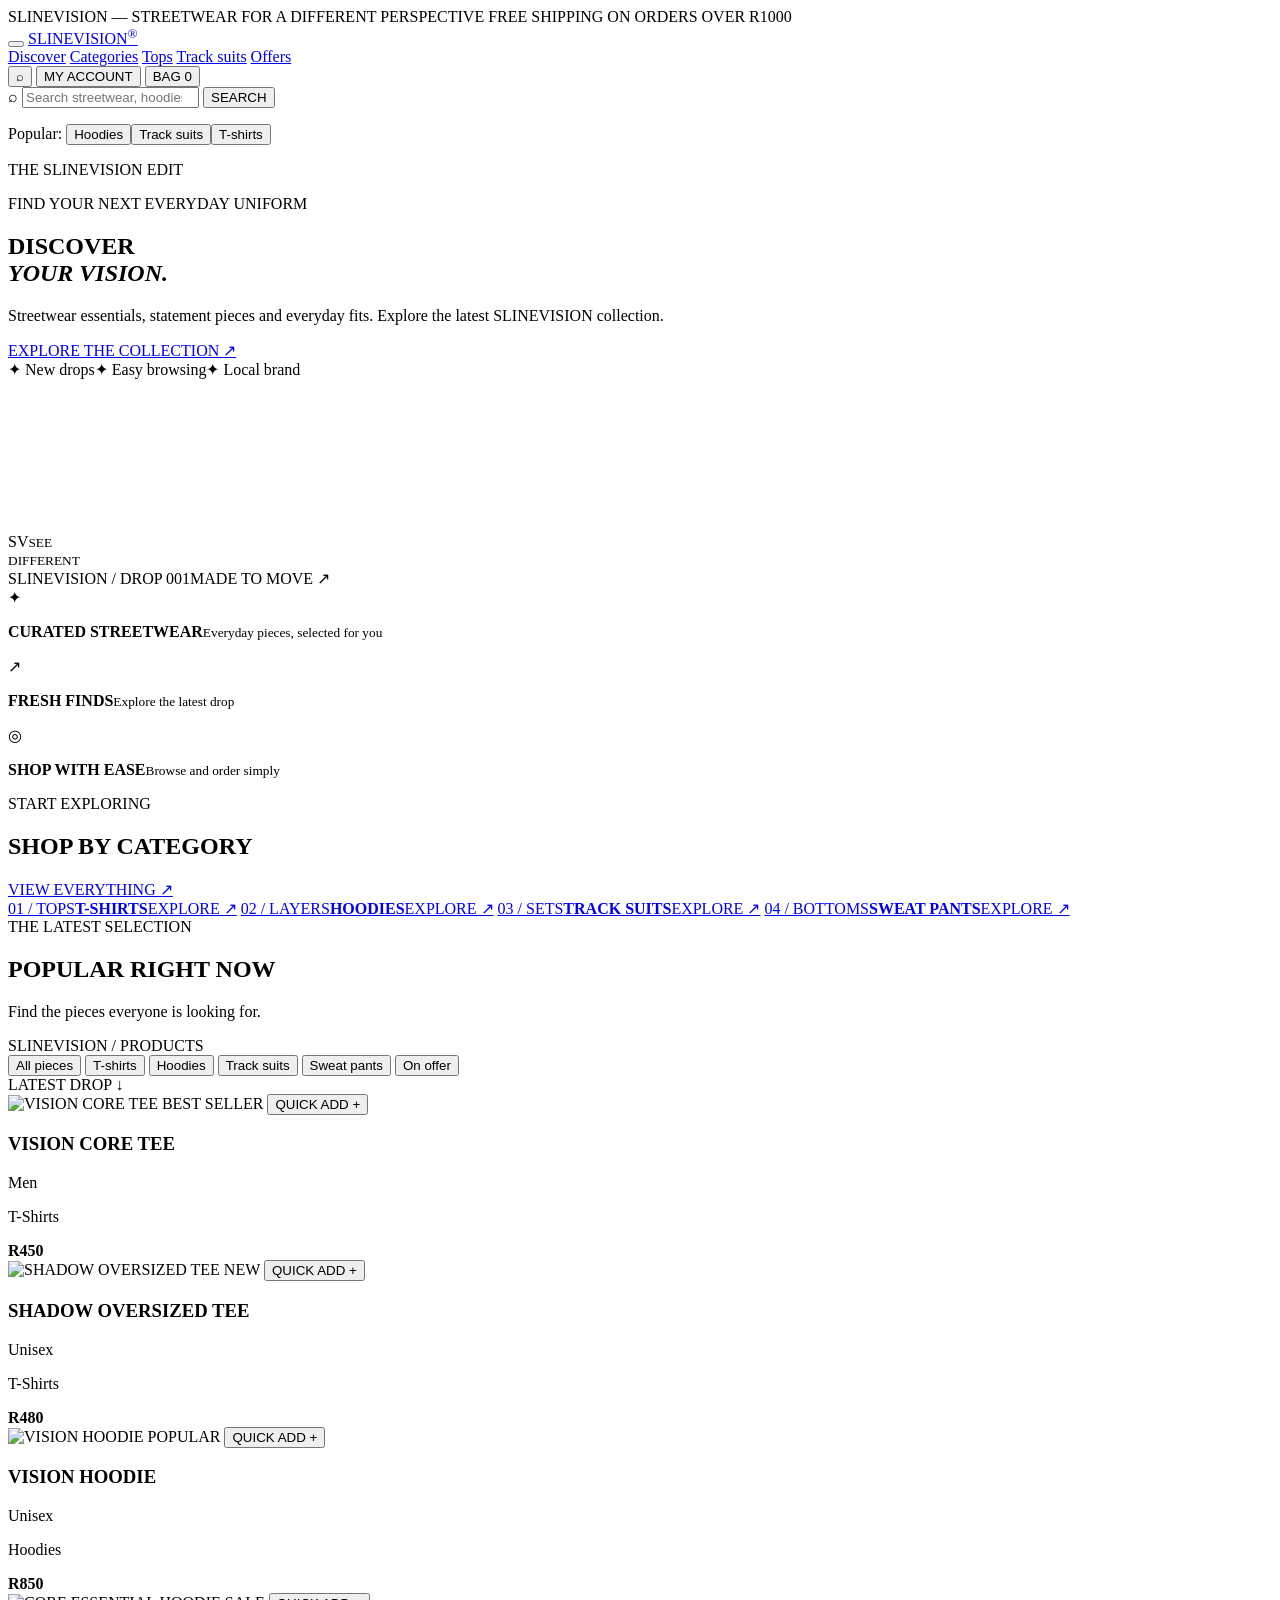
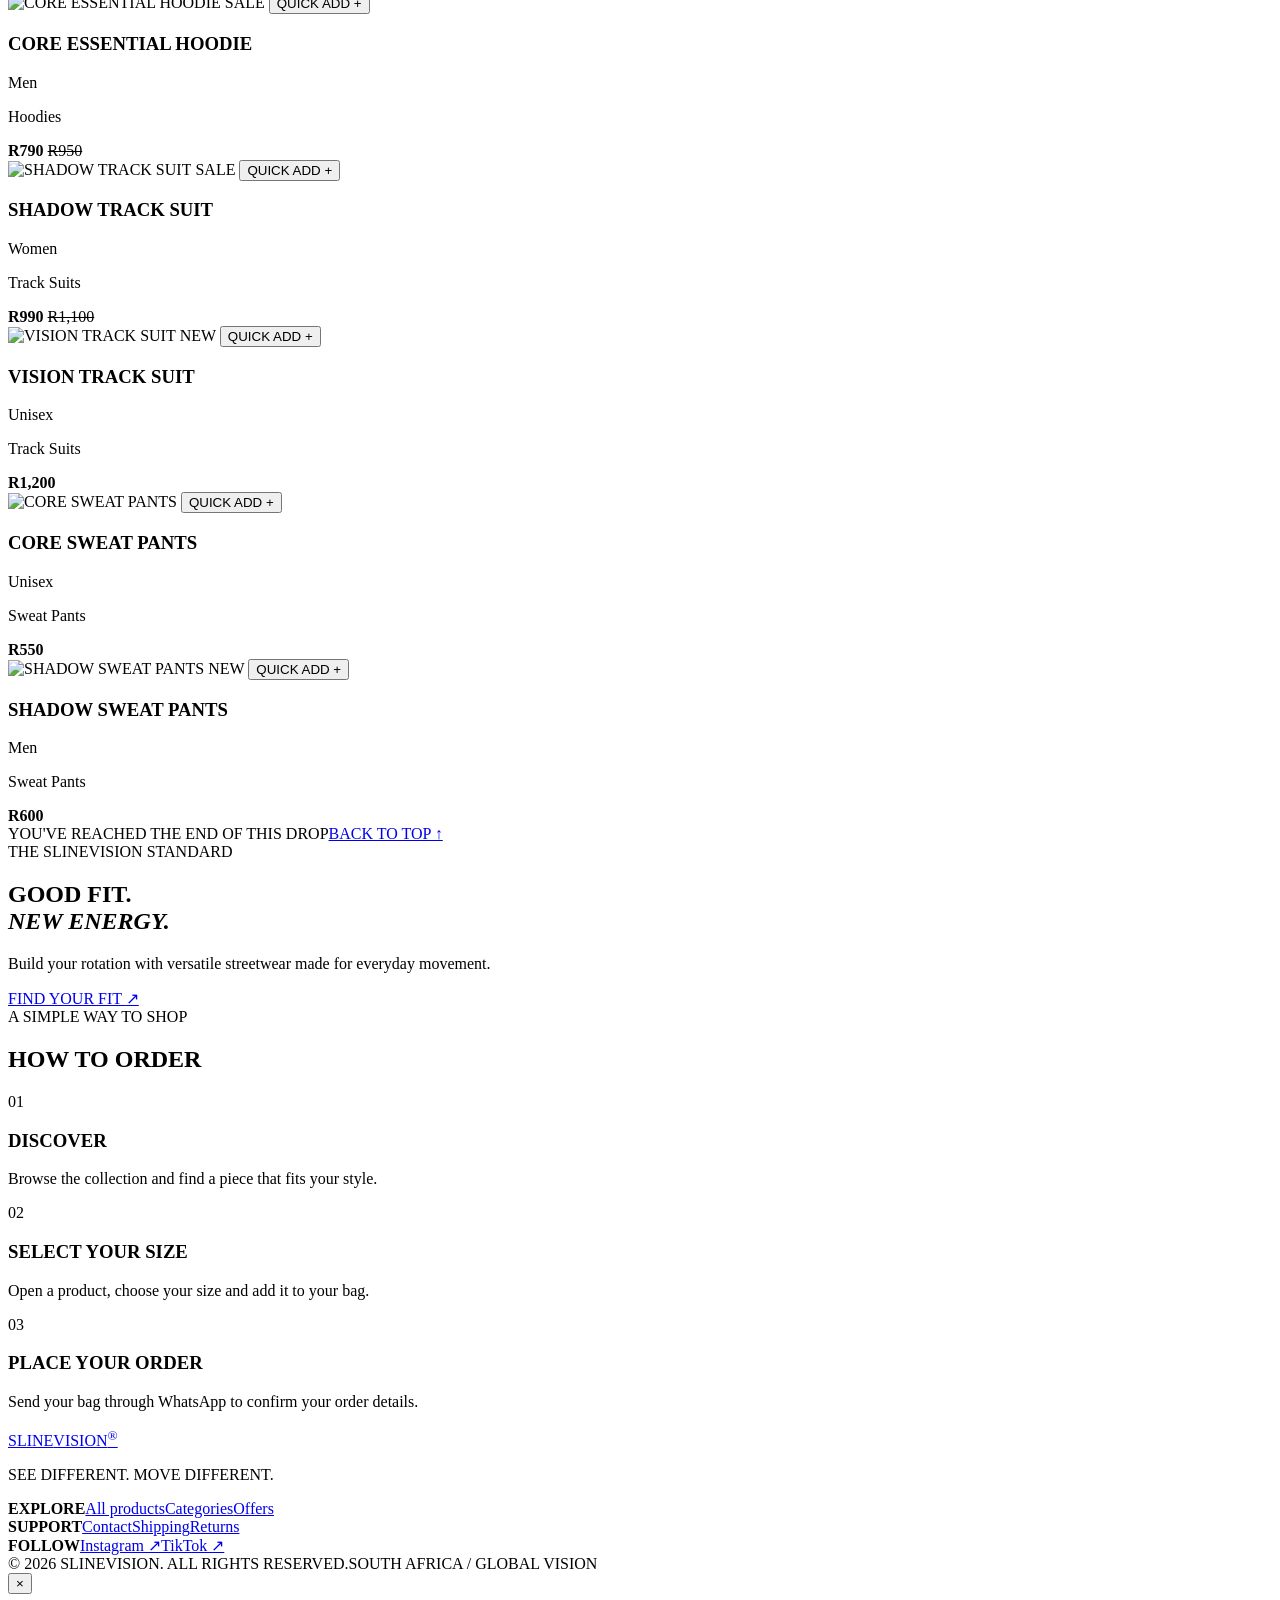
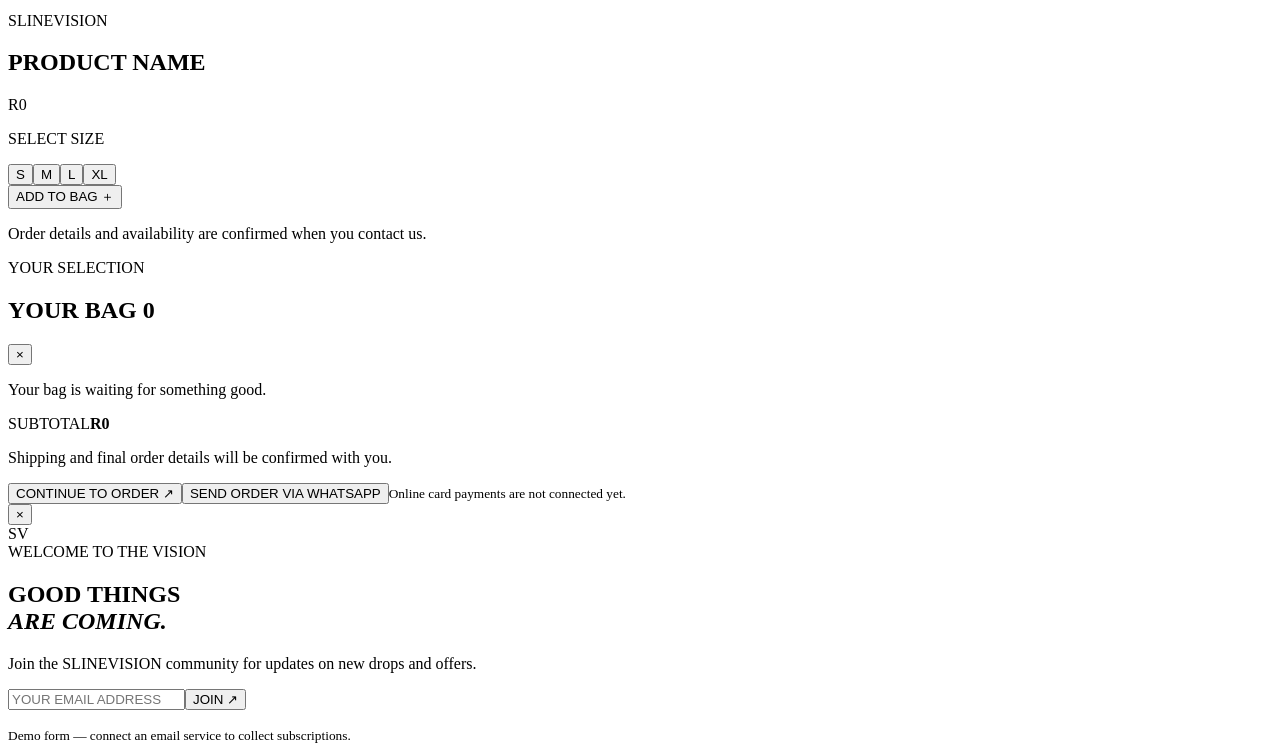
==== index.html @ cd101949 "Update index.html" ====
<!doctype html>
<html lang="en">
<head>
  <meta charset="utf-8">
  <meta name="viewport" content="width=device-width, initial-scale=1">
  <meta name="theme-color" content="#f7f8fa">
  <meta name="description" content="Discover streetwear essentials, track suits, hoodies and more at SLINEVISION.">
  <title>SLINEVISION — Discover Your Next Fit</title>
  <link rel="preconnect" href="https://fonts.googleapis.com">
  <link rel="preconnect" href="https://fonts.gstatic.com" crossorigin>
  <link href="https://fonts.googleapis.com/css2?family=DM+Sans:wght@400;500;600;700;800&family=Space+Grotesk:wght@400;500;600;700&display=swap" rel="stylesheet">
  <link rel="stylesheet" href="style.css">
</head>
<body>
  <div class="top-strip">
    <span>SLINEVISION — STREETWEAR FOR A DIFFERENT PERSPECTIVE</span>
    <span>FREE SHIPPING ON ORDERS OVER R1000</span>
  </div>

  <header class="header" id="top">
    <button class="menu-toggle" id="menuBtn" aria-label="Open navigation"><span></span><span></span><span></span></button>
    <a class="brand" href="#top">SLINE<span>VISION</span><sup>®</sup></a>
    <nav class="nav" id="nav" aria-label="Main navigation">
      <a href="#products" data-category-link="All">Discover</a>
      <a href="#categories">Categories</a>
      <a href="#products" data-category-link="T-Shirts">Tops</a>
      <a href="#products" data-category-link="Track Suits">Track suits</a>
      <a href="#products" data-category-link="Sale">Offers</a>
    </nav>
    <div class="header-tools">
      <button class="search-icon" id="searchBtn" aria-label="Focus search">⌕</button>
      <button class="account-link" type="button" id="accountBtn">MY ACCOUNT</button>
      <button class="bag-link" id="cartBtn" aria-label="Open shopping bag">BAG <span id="cartCount">0</span></button>
    </div>
  </header>

  <main>
    <section class="search-area" aria-label="Product search">
      <div class="search-box">
        <span class="search-symbol">⌕</span>
        <input id="searchInput" type="search" placeholder="Search streetwear, hoodies, track suits..." autocomplete="off">
        <button id="searchSubmit" type="button">SEARCH</button>
      </div>
      <p>Popular: <button type="button" class="search-suggestion" data-search="hoodie">Hoodies</button><button type="button" class="search-suggestion" data-search="track suit">Track suits</button><button type="button" class="search-suggestion" data-search="tee">T-shirts</button></p>
    </section>

    <section class="hero-market">
      <div class="hero-copy">
        <span class="pill-label">THE SLINEVISION EDIT</span>
        <p class="hero-kicker">FIND YOUR NEXT EVERYDAY UNIFORM</p>
        <h1>DISCOVER<br><em>YOUR VISION.</em></h1>
        <p class="hero-description">Streetwear essentials, statement pieces and everyday fits. Explore the latest SLINEVISION collection.</p>
        <a class="primary-button" href="#products">EXPLORE THE COLLECTION <span>↗</span></a>
        <div class="hero-trust"><span>✦ New drops</span><span>✦ Easy browsing</span><span>✦ Local brand</span></div>
      </div>
      <div class="hero-visual">
        <video class="hero-video" autoplay muted loop playsinline poster="https://images.unsplash.com/photo-1529139574466-a303027c1d8b?auto=format&fit=crop&w=1200&q=85">
          <source src="assets/hero-video.mp4" type="video/mp4">
        </video>
        <div class="visual-overlay"></div>
        <div class="visual-sticker"><span>SV</span><small>SEE<br>DIFFERENT</small></div>
        <div class="visual-caption"><span>SLINEVISION / DROP 001</span><span>MADE TO MOVE ↗</span></div>
      </div>
    </section>

    <section class="benefit-row" aria-label="Store benefits">
      <div><span class="benefit-icon">✦</span><p><strong>CURATED STREETWEAR</strong><small>Everyday pieces, selected for you</small></p></div>
      <div><span class="benefit-icon">↗</span><p><strong>FRESH FINDS</strong><small>Explore the latest drop</small></p></div>
      <div><span class="benefit-icon">◎</span><p><strong>SHOP WITH EASE</strong><small>Browse and order simply</small></p></div>
    </section>

    <section class="categories-section" id="categories">
      <div class="section-title-row"><div><span class="section-kicker">START EXPLORING</span><h2>SHOP BY CATEGORY</h2></div><a href="#products" data-category-link="All" class="subtle-link">VIEW EVERYTHING ↗</a></div>
      <div class="category-grid">
        <a href="#products" class="category-card category-tees" data-category-link="T-Shirts"><span class="category-number">01 / TOPS</span><strong>T-SHIRTS</strong><span class="category-cta">EXPLORE ↗</span></a>
        <a href="#products" class="category-card category-hoodies" data-category-link="Hoodies"><span class="category-number">02 / LAYERS</span><strong>HOODIES</strong><span class="category-cta">EXPLORE ↗</span></a>
        <a href="#products" class="category-card category-tracks" data-category-link="Track Suits"><span class="category-number">03 / SETS</span><strong>TRACK SUITS</strong><span class="category-cta">EXPLORE ↗</span></a>
        <a href="#products" class="category-card category-pants" data-category-link="Sweat Pants"><span class="category-number">04 / BOTTOMS</span><strong>SWEAT PANTS</strong><span class="category-cta">EXPLORE ↗</span></a>
      </div>
    </section>

    <section class="products-section" id="products">
      <div class="section-title-row product-title-row"><div><span class="section-kicker">THE LATEST SELECTION</span><h2>POPULAR RIGHT NOW</h2><p class="section-subtitle">Find the pieces everyone is looking for.</p></div><span class="result-note">SLINEVISION / PRODUCTS</span></div>
      <div class="filter-toolbar">
        <div class="filter-list" role="group" aria-label="Filter products">
          <button class="filter active" data-filter="All">All pieces</button>
          <button class="filter" data-filter="T-Shirts">T-shirts</button>
          <button class="filter" data-filter="Hoodies">Hoodies</button>
          <button class="filter" data-filter="Track Suits">Track suits</button>
          <button class="filter" data-filter="Sweat Pants">Sweat pants</button>
          <button class="filter" data-filter="Sale">On offer</button>
        </div>
        <span class="sort-note">LATEST DROP ↓</span>
      </div>
      <div class="products-grid" id="productsGrid"></div>
      <p class="no-products" id="noProducts">No products found. Try another search.</p>
      <div class="products-bottom"><span>YOU'VE REACHED THE END OF THIS DROP</span><a href="#top">BACK TO TOP ↑</a></div>
    </section>

    <section class="feature-banner">
      <div class="feature-image"></div>
      <div class="feature-content"><span class="section-kicker">THE SLINEVISION STANDARD</span><h2>GOOD FIT.<br><em>NEW ENERGY.</em></h2><p>Build your rotation with versatile streetwear made for everyday movement.</p><a class="primary-button" href="#products">FIND YOUR FIT <span>↗</span></a></div>
    </section>

    <section class="how-section">
      <div class="section-title-row"><div><span class="section-kicker">A SIMPLE WAY TO SHOP</span><h2>HOW TO ORDER</h2></div></div>
      <div class="steps-grid">
        <article><span>01</span><h3>DISCOVER</h3><p>Browse the collection and find a piece that fits your style.</p></article>
        <article><span>02</span><h3>SELECT YOUR SIZE</h3><p>Open a product, choose your size and add it to your bag.</p></article>
        <article><span>03</span><h3>PLACE YOUR ORDER</h3><p>Send your bag through WhatsApp to confirm your order details.</p></article>
      </div>
    </section>
  </main>

  <footer class="footer">
    <div class="footer-main"><div><a class="brand footer-brand" href="#top">SLINE<span>VISION</span><sup>®</sup></a><p>SEE DIFFERENT. MOVE DIFFERENT.</p></div><div class="footer-links"><div><strong>EXPLORE</strong><a href="#products">All products</a><a href="#categories">Categories</a><a href="#products" data-category-link="Sale">Offers</a></div><div><strong>SUPPORT</strong><a href="mailto:hello@slinevision.com">Contact</a><a href="mailto:hello@slinevision.com?subject=Shipping%20question">Shipping</a><a href="mailto:hello@slinevision.com?subject=Returns">Returns</a></div><div><strong>FOLLOW</strong><a href="#" target="_blank" rel="noopener">Instagram ↗</a><a href="#" target="_blank" rel="noopener">TikTok ↗</a></div></div></div>
    <div class="footer-bottom"><span>© 2026 SLINEVISION. ALL RIGHTS RESERVED.</span><span>SOUTH AFRICA / GLOBAL VISION</span></div>
  </footer>

  <div class="modal-backdrop" id="productModal" aria-hidden="true"><div class="product-modal" role="dialog" aria-modal="true" aria-label="Product details"><button class="close-button" id="modalClose" aria-label="Close">×</button><div class="modal-image-wrap"><img id="modalImage" src="" alt=""></div><div class="modal-details"><span class="section-kicker" id="modalCategory">SLINEVISION</span><h2 id="modalName">PRODUCT NAME</h2><p class="modal-price" id="modalPrice">R0</p><p class="modal-description" id="modalDescription"></p><p class="size-heading">SELECT SIZE</p><div class="sizes"><button type="button">S</button><button type="button" class="selected">M</button><button type="button">L</button><button type="button">XL</button></div><button class="primary-button modal-add" id="modalAdd">ADD TO BAG <span>＋</span></button><p class="modal-footnote">Order details and availability are confirmed when you contact us.</p></div></div></div>

  <div class="drawer-overlay" id="overlay"></div>
  <aside class="cart-drawer" id="cart" aria-label="Shopping bag"><div class="cart-heading"><div><span class="section-kicker">YOUR SELECTION</span><h2>YOUR BAG <span id="cartCountHeading">0</span></h2></div><button class="close-button" id="cartClose" aria-label="Close bag">×</button></div><div class="cart-items" id="cartItems"></div><p class="cart-empty" id="cartEmpty">Your bag is waiting for something good.</p><div class="cart-summary"><div><span>SUBTOTAL</span><strong id="cartTotal">R0</strong></div><p>Shipping and final order details will be confirmed with you.</p><button class="primary-button checkout-button" id="checkoutBtn">CONTINUE TO ORDER ↗</button><button class="whatsapp-button" id="whatsappBtn">SEND ORDER VIA WHATSAPP</button><small>Online card payments are not connected yet.</small></div></aside>

  <div class="discount-overlay" id="discountOverlay"><div class="discount-card"><button class="close-button" id="discountClose" aria-label="Close offer">×</button><div class="discount-mark">SV</div><span class="section-kicker">WELCOME TO THE VISION</span><h2>GOOD THINGS<br><em>ARE COMING.</em></h2><p>Join the SLINEVISION community for updates on new drops and offers.</p><form id="discountForm"><input id="discountEmail" type="email" placeholder="YOUR EMAIL ADDRESS" required><button type="submit">JOIN ↗</button></form><p class="discount-message" id="discountMessage" aria-live="polite"></p><small>Demo form — connect an email service to collect subscriptions.</small></div></div>

  <script src="script.js"></script>
</body>
</html>
---- style.css ----
/* ==========================================
   SLINEVISION — MOBILE & RESPONSIVE UPGRADE
   Paste this at the BOTTOM of style.css
========================================== */

/* GLOBAL IMPROVEMENTS */
* {
  box-sizing: border-box;
}

html {
  scroll-behavior: smooth;
  scroll-padding-top: 80px;
}

body {
  overflow-x: hidden;
  -webkit-font-smoothing: antialiased;
}

img,
video {
  max-width: 100%;
}

button,
a {
  -webkit-tap-highlight-color: transparent;
}

button:focus-visible,
a:focus-visible {
  outline: 2px solid #c76be9;
  outline-offset: 4px;
}

/* TABLET */
@media (max-width: 900px) {

  .site-header {
    padding-left: 4%;
    padding-right: 4%;
  }

  .main-nav {
    gap: 15px;
  }

  .products-grid {
    grid-template-columns: repeat(3, minmax(0, 1fr));
    gap: 25px 12px;
  }

  .shop-section {
    padding-left: 4%;
    padding-right: 4%;
  }

  .hero-global-logo {
    transform: scale(.8);
    transform-origin: top right;
  }

}

/* MOBILE */
@media (max-width: 650px) {

  /* ANNOUNCEMENT */
  .announcement {
    height: 29px;
    padding: 0 10px;
    font-size: 8px;
    letter-spacing: 1px;
    text-align: center;
  }

  .announcement-side {
    display: none;
  }

  /* HEADER */
  .site-header {
    height: 64px;
    padding: 0 16px;
    display: flex;
    justify-content: space-between;
    position: sticky;
    top: 0;
    z-index: 80;
  }

  .brand {
    position: absolute;
    left: 50%;
    transform: translateX(-50%);
    font-size: 20px;
    letter-spacing: -1.5px;
  }

  .menu-button {
    display: flex;
    width: 38px;
    height: 42px;
    align-items: center;
    justify-content: center;
    flex-direction: column;
    gap: 6px;
  }

  .menu-button span {
    display: block;
    width: 21px;
    height: 1.5px;
    background: #111;
    transition: .25s;
  }

  .header-actions {
    gap: 12px;
  }

  .search-button svg {
    width: 19px;
    height: 19px;
  }

  .bag-button {
    font-size: 9px;
    letter-spacing: .8px;
  }

  .bag-button span {
    width: 20px;
    height: 20px;
    margin-left: 4px;
  }

  /* MOBILE NAVIGATION */
  .main-nav {
    display: none;
    position: absolute;
    top: 64px;
    left: 0;
    right: 0;
    background: #fff;
    padding: 25px 22px 30px;
    flex-direction: column;
    align-items: flex-start;
    gap: 0;
    border-bottom: 1px solid #e5e5e5;
    box-shadow: 0 12px 25px rgba(0,0,0,.06);
  }

  .main-nav.open {
    display: flex;
  }

  .main-nav a {
    width: 100%;
    padding: 14px 0;
    font-size: 11px;
    letter-spacing: 1.2px;
    border-bottom: 1px solid #eee;
  }

  /* SEARCH */
  .search-panel {
    padding: 22px;
  }

  .search-panel input {
    font-size: 16px;
  }

  /* HERO */
  .hero {
    height: 680px;
    min-height: 590px;
    max-height: 90svh;
    padding: 0 22px 95px;
    align-items: flex-end;
  }

  .hero-video {
    object-position: center;
  }

  .hero-shade {
    background:
      linear-gradient(
        0deg,
        rgba(0,0,0,.82) 0%,
        rgba(0,0,0,.25) 65%,
        rgba(0,0,0,.15) 100%
      );
  }

  .hero-meta {
    top: 20px;
    left: 20px;
    right: 20px;
    font-size: 7px;
    letter-spacing: 1px;
  }

  .hero-content {
    width: 100%;
    max-width: 100%;
  }

  .hero-content .eyebrow {
    font-size: 8px;
    letter-spacing: 1.5px;
    margin-bottom: 17px;
  }

  .hero h1 {
    font-size: clamp(58px, 16vw, 88px);
    line-height: .86;
    letter-spacing: -.085em;
    margin-bottom: 22px;
  }

  .hero-copy {
    max-width: 290px;
    font-size: 12px;
    line-height: 1.7;
    margin-bottom: 23px;
  }

  .hero .button {
    min-height: 49px;
    width: 100%;
    max-width: 270px;
  }

  .hero-bottom {
    left: 20px;
    right: 20px;
    bottom: 17px;
    font-size: 7px;
    letter-spacing: 1px;
  }

  .hero-global-logo {
    top: 15%;
    right: 5%;
    width: 150px;
    transform: scale(.55);
    transform-origin: top right;
    opacity: .85;
  }

  /* CATEGORY STRIP */
  .category-strip {
    grid-template-columns: repeat(2, minmax(0, 1fr));
  }

  .category-strip a {
    min-height: 66px;
    padding: 0 15px;
    gap: 10px;
    font-size: 9px;
    letter-spacing: .8px;
  }

  .category-strip a:nth-child(2) {
    border-right: 0;
  }

  .category-strip a:nth-child(1),
  .category-strip a:nth-child(2) {
    border-bottom: 1px solid #333;
  }

  /* SHOP SECTION */
  .shop-section {
    padding: 65px 16px 55px;
  }

  .shop-topline,
  .shop-foot {
    font-size: 7px;
    letter-spacing: 1px;
  }

  .section-heading {
    display: block;
    margin: 30px 0 27px;
  }

  .section-heading h2 {
    font-size: clamp(55px, 15vw, 72px);
    line-height: .87;
  }

  .section-intro {
    margin: 20px 0 0;
    font-size: 11px;
    line-height: 1.7;
  }

  /* PRODUCT FILTERS */
  .shop-controls {
    display: block;
    padding-bottom: 15px;
    margin-bottom: 20px;
    border-bottom: 1px solid #e5e5e5;
  }

  .filter-list {
    display: flex;
    flex-wrap: nowrap;
    overflow-x: auto;
    overflow-y: hidden;
    gap: 21px;
    padding: 5px 0 12px;
    scrollbar-width: none;
    -webkit-overflow-scrolling: touch;
  }

  .filter-list::-webkit-scrollbar {
    display: none;
  }

  .filter {
    flex: 0 0 auto;
    white-space: nowrap;
    font-size: 8px;
    letter-spacing: .8px;
    padding: 8px 0;
  }

  .sort-label {
    display: none;
  }

  /* PRODUCT GRID */
  .products-grid {
    grid-template-columns: repeat(2, minmax(0, 1fr));
    gap: 27px 11px;
  }

  .product-card {
    min-width: 0;
    width: 100%;
  }

  .product-image {
    width: 100%;
    aspect-ratio: 3 / 4;
    overflow: hidden;
    background: #f1f0ee;
    position: relative;
  }

  .product-image img {
    width: 100%;
    height: 100%;
    object-fit: cover;
    display: block;
  }

  .product-tag {
    top: 8px;
    left: 8px;
    padding: 6px 7px;
    font-size: 7px;
    letter-spacing: .7px;
  }

  /* QUICK ADD ALWAYS VISIBLE ON PHONES */
  .quick-add {
    display: block;
    opacity: 1;
    transform: none;
    left: 7px;
    right: 7px;
    bottom: 7px;
    padding: 11px 5px;
    background: rgba(255,255,255,.94);
    font-size: 8px;
    letter-spacing: .7px;
  }

  .product-info {
    padding: 11px 2px 0;
  }

  .product-name {
    font-size: 9px;
    line-height: 1.4;
    letter-spacing: .2px;
    margin-bottom: 5px;
  }

  .product-category {
    font-size: 8px;
    line-height: 1.5;
    letter-spacing: .5px;
  }

  .product-price {
    font-size: 10px;
    margin-top: 8px;
  }

  .product-price del {
    font-size: 9px;
  }

  .shop-foot {
    margin-top: 38px;
    padding-top: 17px;
  }

  /* CAMPAIGN */
  .campaign {
    grid-template-columns: 1fr;
  }

  .campaign-image {
    min-height: 350px;
    background-position: center;
  }

  .campaign-copy {
    padding: 58px 23px 75px;
  }

  .campaign h2 {
    font-size: clamp(48px, 13vw, 65px);
    line-height: .9;
    margin: 25px 0 20px;
  }

  .campaign-copy > p:not(.eyebrow) {
    font-size: 12px;
    line-height: 1.8;
  }

  .campaign-mark {
    font-size: 75px;
    right: 20px;
    bottom: 5px;
  }

  /* BRAND STATEMENT */
  .statement {
    padding: 75px 18px 85px;
  }

  .statement-globe {
    margin-bottom: 28px;
  }

  .mini-globe {
    width: 66px;
    height: 66px;
  }

  .statement > p {
    font-size: 7px;
    letter-spacing: 2px;
    margin-bottom: 24px;
  }

  .statement h2 {
    font-size: clamp(42px, 12vw, 65px);
    line-height: .92;
  }

  /* ABOUT */
  .about-section {
    padding: 70px 22px;
    display: grid;
    grid-template-columns: 1fr;
    gap: 23px;
  }

  .about-section h2 {
    font-size: clamp(49px, 13vw, 65px);
    line-height: .9;
  }

  .about-section div > p {
    font-size: 12px;
    line-height: 1.8;
  }

  /* FOOTER */
  .site-footer {
    padding: 40px 20px 20px;
  }

  .footer-top {
    display: grid;
    grid-template-columns: 1fr 1fr;
    gap: 23px 12px;
    padding-bottom: 30px;
  }

  .footer-brand {
    font-size: 23px;
  }

  .footer-top > p {
    font-size: 14px;
    text-align: right;
  }

  .back-top {
    grid-column: 1 / -1;
    font-size: 8px;
  }

  .footer-columns {
    grid-template-columns: repeat(2, minmax(0, 1fr));
    gap: 30px 15px;
    padding: 30px 0 35px;
  }

  .footer-columns h3 {
    font-size: 9px;
    margin-bottom: 14px;
  }

  .footer-columns a {
    font-size: 10px;
    margin: 12px 0;
  }

  .footer-note {
    font-size: 14px;
    line-height: 1.3;
  }

  .footer-bottom {
    display: flex;
    flex-direction: column;
    gap: 9px;
    font-size: 7px;
    line-height: 1.5;
  }

  /* PRODUCT DETAILS POPUP */
  .modal-backdrop {
    padding: 0;
    align-items: flex-end;
  }

  .product-modal {
    width: 100%;
    max-height: 92svh;
    overflow-y: auto;
    display: grid;
    grid-template-columns: 1fr;
    border-radius: 17px 17px 0 0;
  }

  .modal-image-wrap {
    min-height: 0;
    height: 34svh;
  }

  .modal-image-wrap img {
    width: 100%;
    height: 100%;
    object-fit: cover;
  }

  .product-modal > .close-button {
    position: absolute;
    top: 12px;
    right: 12px;
    width: 38px;
    height: 38px;
    background: #fff;
    border-radius: 50%;
    font-size: 25px;
  }

  .modal-details {
    padding: 24px 21px 30px;
  }

  .modal-details h2 {
    font-size: 24px;
    line-height: 1.1;
  }

  .modal-description {
    font-size: 11px;
    line-height: 1.7;
    margin-bottom: 22px;
  }

  .sizes button {
    flex: 1;
    height: 45px;
  }

  .modal-footnote {
    font-size: 9px;
  }

  /* SHOPPING BAG */
  .cart-drawer {
    width: 100%;
    height: 100%;
    padding: 22px 19px;
  }

  .cart-heading {
    padding-bottom: 18px;
  }

  .cart-heading h2 {
    font-size: 23px;
  }

  .cart-item {
    grid-template-columns: 70px minmax(0, 1fr) auto;
    gap: 11px;
    padding: 15px 0;
  }

  .cart-item img {
    width: 70px;
    height: 85px;
  }

  .cart-item-name {
    font-size: 9px;
  }

  .cart-item-price {
    font-size: 9px;
  }

  .cart-summary {
    padding-top: 17px;
  }

  .cart-summary > p {
    font-size: 9px;
  }

  .cart-summary .button {
    min-height: 48px;
  }

  /* DISCOUNT POPUP */
  .discount-overlay {
    padding: 15px;
  }

  .discount-card {
    width: 100%;
    max-width: 390px;
    padding: 38px 22px 30px;
  }

  .discount-card h2 {
    font-size: 29px;
  }

  .discount-card > p:not(.eyebrow) {
    font-size: 10px;
  }

  .discount-card form input {
    font-size: 9px;
  }

}

/* SMALL PHONES */
@media (max-width: 380px) {

  .brand {
    font-size: 18px;
  }

  .header-actions {
    gap: 8px;
  }

  .hero h1 {
    font-size: 58px;
  }

  .hero-global-logo {
    transform: scale(.46);
  }

  .category-strip a {
    padding: 0 10px;
    font-size: 8px;
  }

  .products-grid {
    gap: 23px 8px;
  }

  .product-name {
    font-size: 8px;
  }

  .product-price {
    font-size: 9px;
  }

}

/* ACCESSIBILITY */
@media (prefers-reduced-motion: reduce) {

  *,
  *::before,
  *::after {
    scroll-behavior: auto !important;
    animation-duration: .01ms !important;
    animation-iteration-count: 1 !important;
    transition-duration: .01ms !important;
  }

}
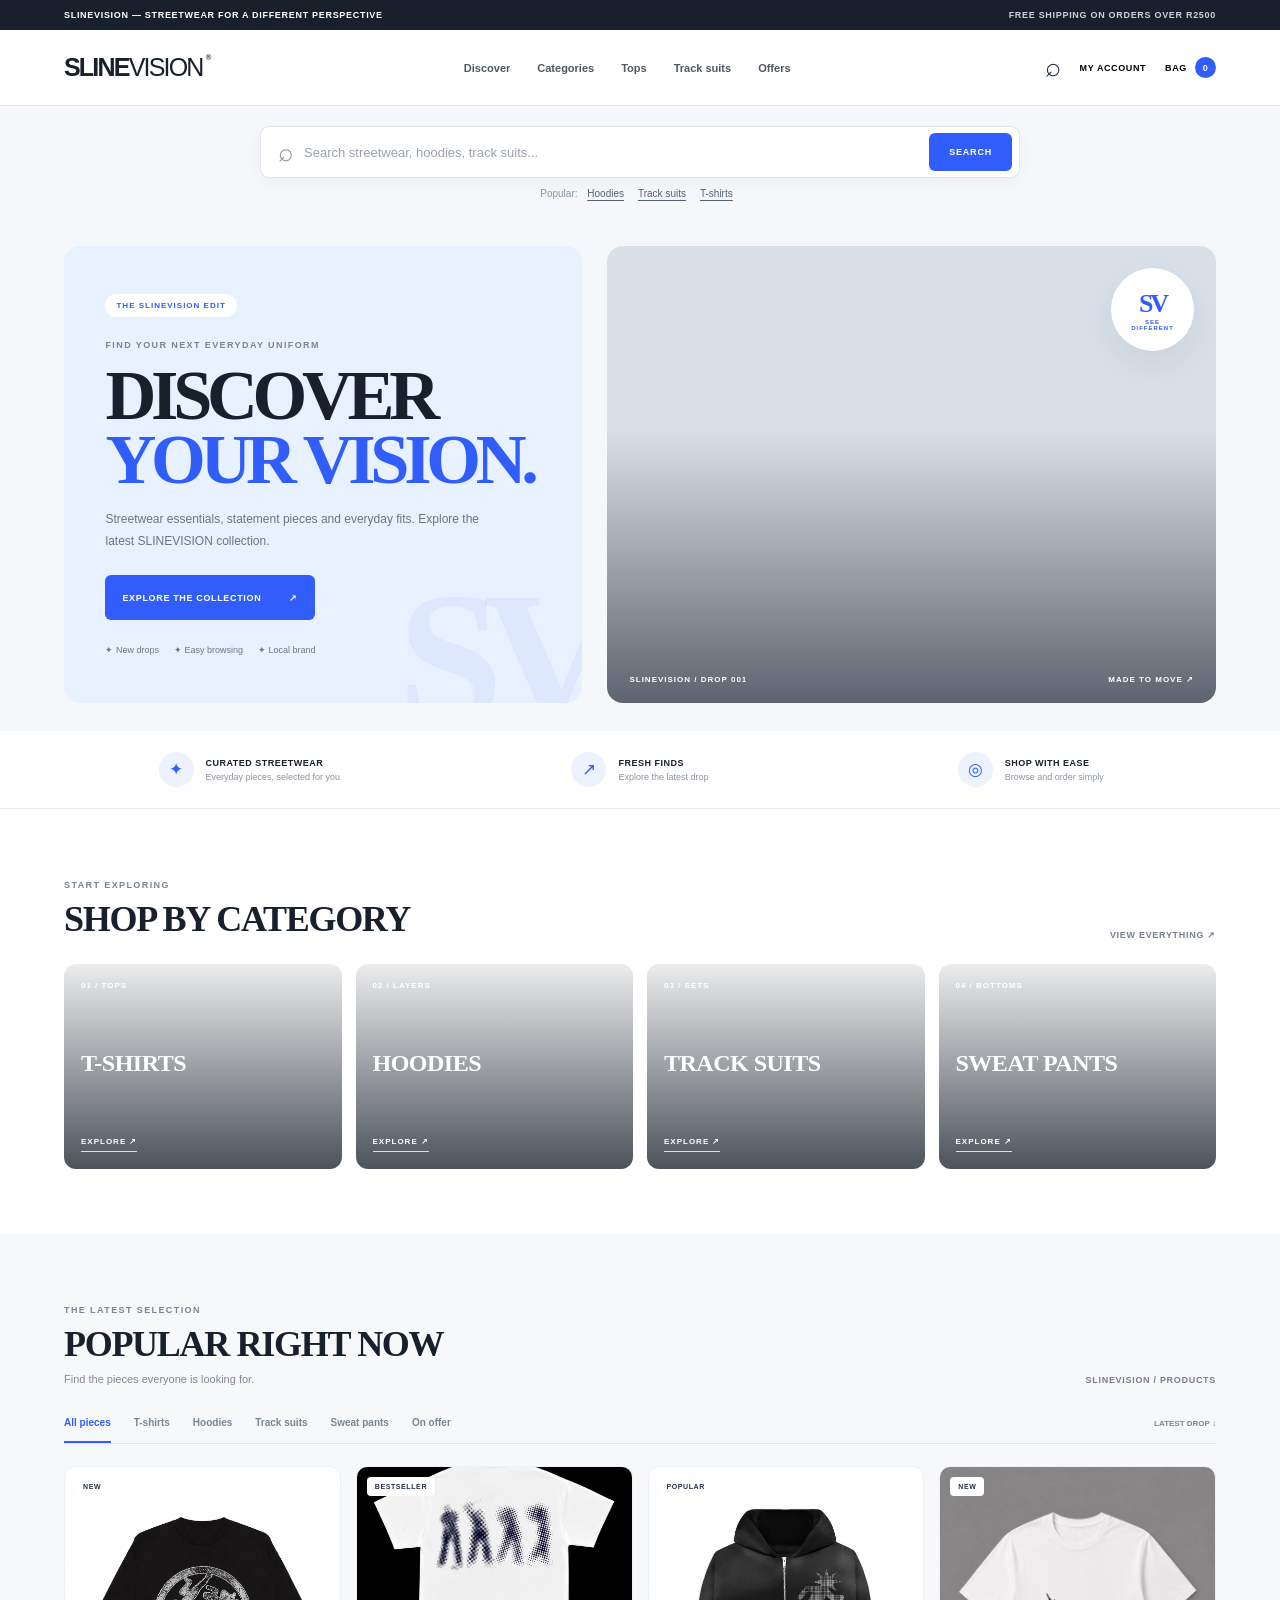
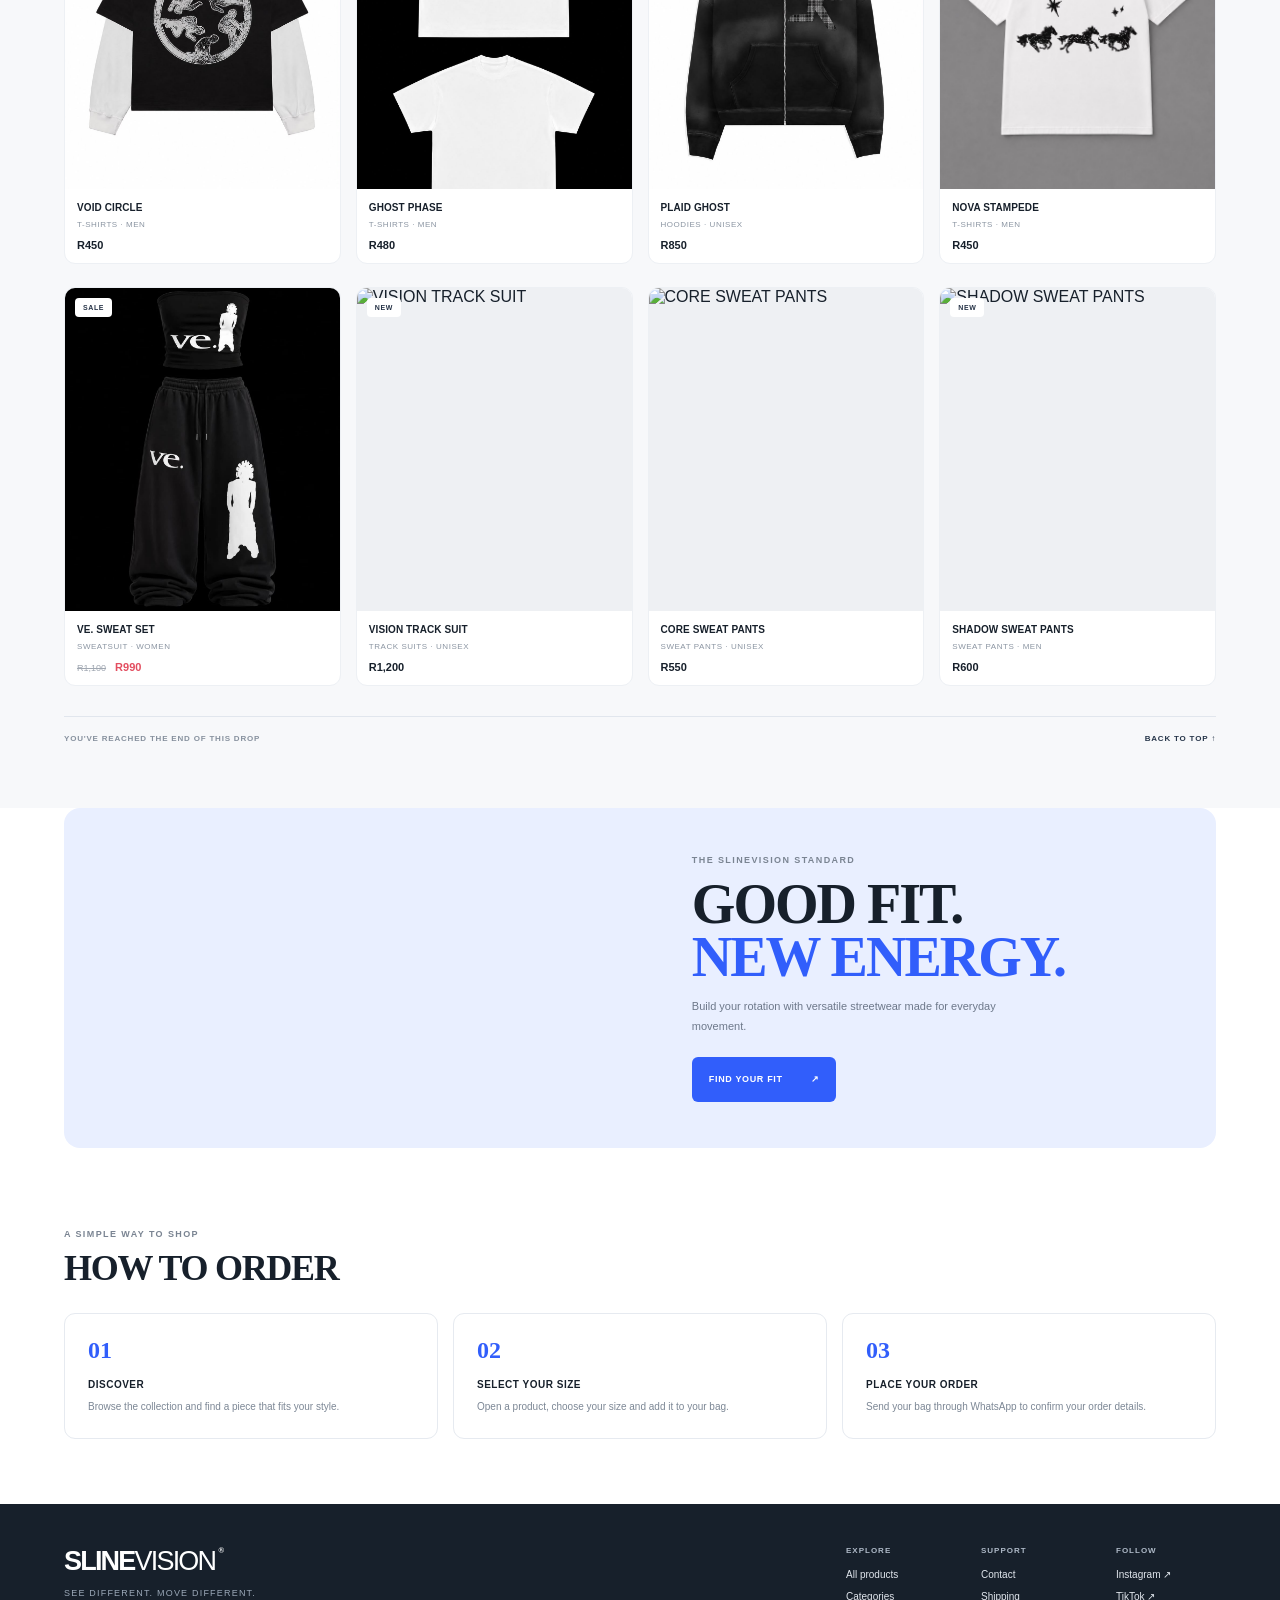
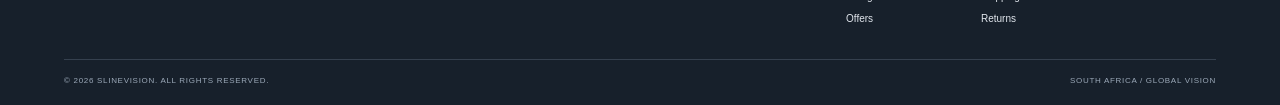
==== commit fb9c8061: "Update shipping threshold and product links in HTML" ====
--- a/index.html
+++ b/index.html
@@ -14,7 +14,7 @@
 <body>
   <div class="top-strip">
     <span>SLINEVISION — STREETWEAR FOR A DIFFERENT PERSPECTIVE</span>
-    <span>FREE SHIPPING ON ORDERS OVER R1000</span>
+    <span>FREE SHIPPING ON ORDERS OVER R2500</span>
   </div>
 
   <header class="header" id="top">
@@ -24,7 +24,7 @@
       <a href="#products" data-category-link="All">Discover</a>
       <a href="#categories">Categories</a>
       <a href="#products" data-category-link="T-Shirts">Tops</a>
-      <a href="#products" data-category-link="Track Suits">Track suits</a>
+      <a href="#products" data-category-link="SWEATSUIT">Track suits</a>
       <a href="#products" data-category-link="Sale">Offers</a>
     </nav>
     <div class="header-tools">
--- a/style.css
+++ b/style.css
@@ -1,730 +1,1768 @@
 
-/* ==========================================
-   SLINEVISION — MOBILE & RESPONSIVE UPGRADE
-   Paste this at the BOTTOM of style.css
-========================================== */
-
-/* GLOBAL IMPROVEMENTS */
+:root {
+  --ink:#17202b;
+  --muted:#6f7884;
+  --line:#e6eaf0;
+  --paper:#fff;
+  --wash:#f5f7fa;
+  --blue:#315efb;
+  --cyan:#dff6f5;
+  --radius:16px;
+  --shadow:0 12px 35px rgba(20,35,60,.08);
+}
+
 * {
-  box-sizing: border-box;
+  box-sizing:border-box;
+  margin:0;
+  padding:0;
 }
 
 html {
-  scroll-behavior: smooth;
-  scroll-padding-top: 80px;
+  scroll-behavior:smooth;
+  scroll-padding-top:100px;
 }
 
 body {
-  overflow-x: hidden;
-  -webkit-font-smoothing: antialiased;
-}
-
-img,
-video {
-  max-width: 100%;
-}
-
-button,
+  font-family:"DM Sans",Arial,sans-serif;
+  color:var(--ink);
+  background:#fff;
+  overflow-x:hidden;
+}
+
 a {
-  -webkit-tap-highlight-color: transparent;
-}
-
-button:focus-visible,
-a:focus-visible {
-  outline: 2px solid #c76be9;
-  outline-offset: 4px;
-}
-
-/* TABLET */
-@media (max-width: 900px) {
-
-  .site-header {
-    padding-left: 4%;
-    padding-right: 4%;
-  }
-
-  .main-nav {
-    gap: 15px;
+  color:inherit;
+  text-decoration:none;
+}
+
+button,input {
+  font:inherit;
+}
+
+button {
+  border:0;
+  cursor:pointer;
+}
+
+img,video {
+  display:block;
+  max-width:100%;
+}
+
+button:focus-visible,a:focus-visible,input:focus-visible {
+  outline:2px solid var(--blue);
+  outline-offset:3px;
+}
+
+.top-strip {
+  height:30px;
+  background:#17202b;
+  color:#fff;
+  display:flex;
+  align-items:center;
+  justify-content:space-between;
+  padding:0 5%;
+  font-size:9px;
+  font-weight:700;
+  letter-spacing:.7px;
+}
+
+.top-strip span:last-child {
+  color:#c9d3df;
+}
+
+.header {
+  height:76px;
+  padding:0 5%;
+  display:flex;
+  align-items:center;
+  justify-content:space-between;
+  gap:30px;
+  background:#fff;
+  position:sticky;
+  top:0;
+  z-index:50;
+  border-bottom:1px solid var(--line);
+}
+
+.brand {
+  font-family:"Space Grotesk",sans-serif;
+  font-size:25px;
+  font-weight:700;
+  letter-spacing:-1.8px;
+  white-space:nowrap;
+}
+
+.brand span {
+  font-weight:400;
+}
+
+.brand sup {
+  font:700 8px "DM Sans";
+  vertical-align:top;
+  margin-left:3px;
+}
+
+.nav {
+  display:flex;
+  align-items:center;
+  gap:27px;
+}
+
+.nav a {
+  font-size:11px;
+  font-weight:700;
+  color:#4e5866;
+  transition:color .2s;
+}
+
+.nav a:hover {
+  color:var(--blue);
+}
+
+.header-tools {
+  display:flex;
+  align-items:center;
+  gap:19px;
+}
+
+.search-icon {
+  font-size:27px;
+  background:none;
+  color:#253246;
+  line-height:1;
+}
+
+.account-link,.bag-link {
+  background:none;
+  font-size:9px;
+  font-weight:800;
+  letter-spacing:.6px;
+  white-space:nowrap;
+}
+
+.bag-link span {
+  display:inline-grid;
+  place-items:center;
+  width:21px;
+  height:21px;
+  border-radius:50%;
+  background:var(--blue);
+  color:#fff;
+  margin-left:5px;
+}
+
+.menu-toggle {
+  display:none;
+  background:none;
+  width:30px;
+}
+
+.menu-toggle span {
+  height:2px;
+  background:#17202b;
+  width:22px;
+  display:block;
+  margin:4px 0;
+}
+
+.search-area {
+  background:#f5f7fa;
+  padding:20px 5% 17px;
+  text-align:center;
+}
+
+.search-box {
+  height:52px;
+  max-width:760px;
+  margin:auto;
+  display:flex;
+  align-items:center;
+  background:#fff;
+  border:1px solid #e1e6ed;
+  border-radius:9px;
+  box-shadow:0 5px 18px rgba(25,45,75,.04);
+  padding:0 7px 0 17px;
+}
+
+.search-symbol {
+  font-size:26px;
+  color:#8993a1;
+  margin-right:10px;
+}
+
+.search-box input {
+  flex:1;
+  min-width:0;
+  border:0;
+  outline:0;
+  font-size:13px;
+  color:var(--ink);
+}
+
+.search-box input::placeholder {
+  color:#9aa3af;
+}
+
+.search-box button {
+  height:38px;
+  padding:0 20px;
+  border-radius:6px;
+  background:var(--blue);
+  color:#fff;
+  font-size:9px;
+  font-weight:800;
+  letter-spacing:.8px;
+}
+
+.search-area>p {
+  font-size:10px;
+  color:#8993a1;
+  margin-top:10px;
+}
+
+.search-suggestion {
+  background:none;
+  color:#526174;
+  text-decoration:underline;
+  text-underline-offset:3px;
+  margin:0 7px;
+  font-size:10px;
+}
+
+.hero-market {
+  padding:30px 5% 28px;
+  background:#f5f7fa;
+  display:grid;
+  grid-template-columns:.92fr 1.08fr;
+  gap:25px;
+  min-height:420px;
+}
+
+.hero-copy {
+  background:#e8f1ff;
+  border-radius:var(--radius);
+  padding:48px 8%;
+  display:flex;
+  flex-direction:column;
+  align-items:flex-start;
+  justify-content:center;
+  position:relative;
+  overflow:hidden;
+}
+
+.hero-copy:after {
+  content:"SV";
+  position:absolute;
+  right:-18px;
+  bottom:-65px;
+  font:700 190px "Space Grotesk";
+  letter-spacing:-20px;
+  color:rgba(49,94,251,.06);
+  pointer-events:none;
+}
+
+.pill-label {
+  display:inline-flex;
+  padding:7px 11px;
+  border-radius:30px;
+  background:#fff;
+  color:var(--blue);
+  font-size:8px;
+  font-weight:800;
+  letter-spacing:1px;
+}
+
+.hero-kicker,.section-kicker {
+  font-size:9px;
+  font-weight:800;
+  letter-spacing:1.4px;
+  color:#7a8492;
+}
+
+.hero-kicker {
+  margin:23px 0 13px;
+}
+
+.hero-copy h1 {
+  font:700 clamp(43px,5.5vw,76px)/.91 "Space Grotesk";
+  letter-spacing:-.075em;
+  position:relative;
+  z-index:1;
+}
+
+.hero-copy h1 em,.feature-content h2 em,.discount-card h2 em {
+  font-style:normal;
+  color:var(--blue);
+}
+
+.hero-description {
+  max-width:380px;
+  font-size:12px;
+  line-height:1.8;
+  color:#687587;
+  margin:18px 0 23px;
+}
+
+.primary-button {
+  min-height:45px;
+  display:inline-flex;
+  align-items:center;
+  justify-content:space-between;
+  gap:28px;
+  padding:0 17px;
+  border-radius:6px;
+  background:var(--blue);
+  color:#fff;
+  font-size:9px;
+  font-weight:800;
+  letter-spacing:.65px;
+  transition:transform .2s,background .2s;
+}
+
+.primary-button:hover {
+  background:#2148d6;
+  transform:translateY(-2px);
+}
+
+.hero-trust {
+  display:flex;
+  flex-wrap:wrap;
+  gap:15px;
+  margin-top:25px;
+  font-size:9px;
+  color:#69778a;
+}
+
+.hero-visual {
+  min-height:360px;
+  position:relative;
+  overflow:hidden;
+  border-radius:var(--radius);
+  background:#d8e0e9;
+}
+
+.hero-video {
+  position:absolute;
+  inset:0;
+  width:100%;
+  height:100%;
+  object-fit:cover;
+}
+
+.visual-overlay {
+  position:absolute;
+  inset:0;
+  background:linear-gradient(0deg,rgba(10,18,30,.6),transparent 60%);
+}
+
+.visual-sticker {
+  position:absolute;
+  top:22px;
+  right:22px;
+  width:83px;
+  height:83px;
+  border-radius:50%;
+  background:#fff;
+  display:flex;
+  flex-direction:column;
+  align-items:center;
+  justify-content:center;
+  color:var(--blue);
+  box-shadow:var(--shadow);
+}
+
+.visual-sticker span {
+  font:700 26px "Space Grotesk";
+  letter-spacing:-3px;
+}
+
+.visual-sticker small {
+  font-size:6px;
+  font-weight:800;
+  letter-spacing:1px;
+  text-align:center;
+}
+
+.visual-caption {
+  position:absolute;
+  bottom:19px;
+  left:22px;
+  right:22px;
+  display:flex;
+  justify-content:space-between;
+  color:#fff;
+  font-size:8px;
+  font-weight:800;
+  letter-spacing:1px;
+}
+
+.benefit-row {
+  padding:21px 5%;
+  display:grid;
+  grid-template-columns:repeat(3,1fr);
+  gap:20px;
+  border-bottom:1px solid var(--line);
+}
+
+.benefit-row>div {
+  display:flex;
+  align-items:center;
+  justify-content:center;
+  gap:12px;
+}
+
+.benefit-icon {
+  width:35px;
+  height:35px;
+  border-radius:50%;
+  background:#eef2ff;
+  color:var(--blue);
+  display:grid;
+  place-items:center;
+  font-size:17px;
+}
+
+.benefit-row p {
+  display:flex;
+  flex-direction:column;
+  gap:4px;
+}
+
+.benefit-row strong {
+  font-size:9px;
+  letter-spacing:.5px;
+}
+
+.benefit-row small {
+  font-size:9px;
+  color:#8a94a2;
+}
+
+.categories-section,.products-section,.how-section {
+  padding:65px 5%;
+}
+
+.section-title-row {
+  display:flex;
+  justify-content:space-between;
+  align-items:flex-end;
+  gap:20px;
+  margin-bottom:24px;
+}
+
+.section-title-row h2 {
+  font:700 clamp(25px,3vw,36px)/1.1 "Space Grotesk";
+  letter-spacing:-1.3px;
+  margin-top:8px;
+}
+
+.subtle-link,.result-note {
+  font-size:9px;
+  font-weight:800;
+  letter-spacing:.7px;
+  color:#758092;
+}
+
+.category-grid {
+  display:grid;
+  grid-template-columns:repeat(4,minmax(0,1fr));
+  gap:14px;
+}
+
+.category-card {
+  min-height:205px;
+  border-radius:12px;
+  padding:17px;
+  display:flex;
+  flex-direction:column;
+  align-items:flex-start;
+  justify-content:space-between;
+  position:relative;
+  overflow:hidden;
+  background-size:cover;
+  background-position:center;
+  color:#fff;
+  isolation:isolate;
+  transition:transform .25s;
+}
+
+.category-card:before {
+  content:"";
+  position:absolute;
+  inset:0;
+  background:linear-gradient(0deg,rgba(8,16,28,.72),rgba(8,16,28,.08));
+  z-index:-1;
+}
+
+.category-card:hover {
+  transform:translateY(-4px);
+}
+
+.category-tees {
+  background-image:url("https://images.unsplash.com/photo-1521572163474-6864f9cf17ab?auto=format&fit=crop&w=700&q=85");
+}
+
+.category-hoodies {
+  background-image:url("https://images.unsplash.com/photo-1556821840-3a63f95609a7?auto=format&fit=crop&w=700&q=85");
+}
+
+.category-tracks {
+  background-image:url("https://images.unsplash.com/photo-1551488831-00ddcb6c6bd3?auto=format&fit=crop&w=700&q=85");
+}
+
+.category-pants {
+  background-image:url("https://images.unsplash.com/photo-1552902865-b72c031ac5ea?auto=format&fit=crop&w=700&q=85");
+}
+
+.category-number,.category-cta {
+  font-size:8px;
+  font-weight:800;
+  letter-spacing:1px;
+}
+
+.category-card strong {
+  font:700 clamp(16px,2vw,24px) "Space Grotesk";
+  letter-spacing:-.5px;
+}
+
+.category-cta {
+  border-bottom:1px solid rgba(255,255,255,.8);
+  padding-bottom:5px;
+}
+
+.products-section {
+  background:#f7f8fa;
+}
+
+.product-title-row {
+  margin-bottom:20px;
+}
+
+.section-subtitle {
+  font-size:11px;
+  color:#7e8998;
+  margin-top:8px;
+}
+
+.filter-toolbar {
+  display:flex;
+  justify-content:space-between;
+  align-items:center;
+  gap:20px;
+  border-bottom:1px solid #e1e6ed;
+  margin-bottom:22px;
+}
+
+.filter-list {
+  display:flex;
+  align-items:center;
+  gap:23px;
+  overflow-x:auto;
+  scrollbar-width:none;
+}
+
+.filter-list::-webkit-scrollbar {
+  display:none;
+}
+
+.filter {
+  background:none;
+  white-space:nowrap;
+  padding:12px 0 13px;
+  color:#7b8593;
+  font-size:10px;
+  font-weight:700;
+  border-bottom:2px solid transparent;
+}
+
+.filter.active,.filter:hover {
+  color:var(--blue);
+  border-color:var(--blue);
+}
+
+.sort-note {
+  font-size:8px;
+  font-weight:800;
+  color:#7b8593;
+  white-space:nowrap;
+}
+
+.products-grid {
+  display:grid;
+  grid-template-columns:repeat(4,minmax(0,1fr));
+  gap:23px 15px;
+}
+
+.product-card {
+  min-width:0;
+  cursor:pointer;
+  background:#fff;
+  border:1px solid #edf0f4;
+  border-radius:11px;
+  overflow:hidden;
+  transition:transform .22s,box-shadow .22s;
+}
+
+.product-card:hover {
+  transform:translateY(-3px);
+  box-shadow:var(--shadow);
+}
+
+.product-image {
+  aspect-ratio:4/4.7;
+  position:relative;
+  overflow:hidden;
+  background:#eef0f3;
+}
+
+.product-image img {
+  width:100%;
+  height:100%;
+  object-fit:cover;
+  display:block;
+  transition:transform .4s;
+}
+
+.product-card:hover .product-image img {
+  transform:scale(1.04);
+}
+
+.product-tag {
+  position:absolute;
+  left:10px;
+  top:10px;
+  padding:6px 8px;
+  background:#fff;
+  border-radius:4px;
+  color:#253246;
+  font-size:7px;
+  font-weight:800;
+  letter-spacing:.6px;
+}
+
+.quick-add {
+  position:absolute;
+  left:9px;
+  right:9px;
+  bottom:9px;
+  height:36px;
+  border-radius:5px;
+  background:rgba(255,255,255,.96);
+  color:#1c2736;
+  font-size:8px;
+  font-weight:800;
+  letter-spacing:.7px;
+  opacity:0;
+  transform:translateY(5px);
+  transition:.2s;
+}
+
+.product-card:hover .quick-add {
+  opacity:1;
+  transform:translateY(0);
+}
+
+.product-info {
+  padding:12px;
+}
+
+.product-name {
+  font-size:10px;
+  font-weight:800;
+  letter-spacing:.1px;
+  line-height:1.4;
+  margin-bottom:5px;
+}
+
+.product-category {
+  font-size:8px;
+  color:#8b95a2;
+  text-transform:uppercase;
+  letter-spacing:.55px;
+}
+
+.product-price {
+  font-size:11px;
+  font-weight:800;
+  margin-top:10px;
+  color:#17202b;
+}
+
+.product-price del {
+  font-size:9px;
+  color:#a1a8b2;
+  margin-right:6px;
+  font-weight:500;
+}
+
+.product-price .sale-price {
+  color:#e34e60;
+}
+
+.no-products {
+  display:none;
+  text-align:center;
+  padding:60px 10px;
+  color:#7d8795;
+  font-size:11px;
+}
+
+.products-bottom {
+  display:flex;
+  justify-content:space-between;
+  border-top:1px solid #e1e6ed;
+  margin-top:30px;
+  padding-top:17px;
+  color:#87919e;
+  font-size:8px;
+  font-weight:800;
+  letter-spacing:.8px;
+}
+
+.products-bottom a {
+  color:#27364a;
+}
+
+.feature-banner {
+  margin:0 5% 65px;
+  border-radius:16px;
+  overflow:hidden;
+  min-height:340px;
+  background:#e9efff;
+  display:grid;
+  grid-template-columns:1fr 1fr;
+}
+
+.feature-image {
+  background:url("https://images.unsplash.com/photo-1523398002811-999ca8dec234?auto=format&fit=crop&w=1100&q=85") center/cover;
+  min-height:340px;
+}
+
+.feature-content {
+  padding:45px 9%;
+  display:flex;
+  flex-direction:column;
+  align-items:flex-start;
+  justify-content:center;
+}
+
+.feature-content h2 {
+  font:700 clamp(34px,4.5vw,56px)/.95 "Space Grotesk";
+  letter-spacing:-2px;
+  margin:13px 0;
+}
+
+.feature-content p {
+  max-width:330px;
+  font-size:11px;
+  line-height:1.8;
+  color:#6d788a;
+  margin-bottom:20px;
+}
+
+.how-section {
+  padding-top:10px;
+}
+
+.steps-grid {
+  display:grid;
+  grid-template-columns:repeat(3,1fr);
+  gap:15px;
+}
+
+.steps-grid article {
+  padding:23px;
+  border:1px solid var(--line);
+  border-radius:11px;
+  background:#fff;
+}
+
+.steps-grid article>span {
+  font:700 24px "Space Grotesk";
+  color:var(--blue);
+}
+
+.steps-grid h3 {
+  font-size:10px;
+  letter-spacing:.5px;
+  margin:15px 0 8px;
+}
+
+.steps-grid p {
+  font-size:10px;
+  line-height:1.7;
+  color:#7c8795;
+}
+
+.footer {
+  background:#17202b;
+  color:#fff;
+  padding:42px 5% 20px;
+}
+
+.footer-main {
+  display:flex;
+  justify-content:space-between;
+  gap:40px;
+  padding-bottom:35px;
+}
+
+.footer-brand {
+  font-size:27px;
+}
+
+.footer-main>div:first-child>p {
+  font-size:9px;
+  letter-spacing:1.2px;
+  color:#9ba8b8;
+  margin-top:11px;
+}
+
+.footer-links {
+  display:grid;
+  grid-template-columns:repeat(3,minmax(100px,1fr));
+  gap:35px;
+}
+
+.footer-links div {
+  display:flex;
+  flex-direction:column;
+  gap:11px;
+}
+
+.footer-links strong {
+  font-size:8px;
+  letter-spacing:1px;
+  color:#aeb9c7;
+  margin-bottom:3px;
+}
+
+.footer-links a {
+  font-size:10px;
+  color:#e1e6ed;
+}
+
+.footer-links a:hover {
+  color:#9eb3ff;
+}
+
+.footer-bottom {
+  border-top:1px solid #35404e;
+  padding-top:16px;
+  display:flex;
+  justify-content:space-between;
+  gap:15px;
+  color:#9ba8b8;
+  font-size:8px;
+  letter-spacing:.7px;
+}
+
+.modal-backdrop {
+  position:fixed;
+  inset:0;
+  z-index:100;
+  background:rgba(15,25,40,.58);
+  display:none;
+  align-items:center;
+  justify-content:center;
+  padding:20px;
+}
+
+.modal-backdrop.show {
+  display:flex;
+}
+
+.product-modal {
+  width:min(820px,100%);
+  max-height:90vh;
+  overflow:auto;
+  display:grid;
+  grid-template-columns:1fr 1fr;
+  position:relative;
+  background:#fff;
+  border-radius:14px;
+  overflow:hidden;
+}
+
+.close-button {
+  width:35px;
+  height:35px;
+  background:#f2f4f7;
+  border-radius:50%;
+  font-size:24px;
+  line-height:1;
+  color:#27364a;
+}
+
+.product-modal>.close-button {
+  position:absolute;
+  right:13px;
+  top:13px;
+  z-index:2;
+}
+
+.modal-image-wrap {
+  min-height:430px;
+  background:#eef0f3;
+}
+
+.modal-image-wrap img {
+  width:100%;
+  height:100%;
+  object-fit:cover;
+}
+
+.modal-details {
+  padding:48px 35px 30px;
+}
+
+.modal-details h2 {
+  font:700 27px/1.05 "Space Grotesk";
+  letter-spacing:-1px;
+  margin:13px 0;
+}
+
+.modal-price {
+  font-size:16px;
+  font-weight:800;
+  margin-bottom:18px;
+}
+
+.modal-description {
+  font-size:11px;
+  line-height:1.8;
+  color:#788494;
+  margin-bottom:25px;
+}
+
+.size-heading {
+  font-size:9px;
+  font-weight:800;
+  letter-spacing:.8px;
+  margin-bottom:10px;
+}
+
+.sizes {
+  display:flex;
+  gap:8px;
+  margin-bottom:22px;
+}
+
+.sizes button {
+  width:43px;
+  height:41px;
+  border:1px solid #dfe4eb;
+  background:#fff;
+  border-radius:5px;
+  font-size:10px;
+  font-weight:700;
+}
+
+.sizes button.selected,.sizes button:hover {
+  background:#17202b;
+  color:#fff;
+  border-color:#17202b;
+}
+
+.modal-add {
+  width:100%;
+}
+
+.modal-footnote {
+  font-size:9px;
+  color:#8b95a2;
+  margin-top:12px;
+}
+
+.drawer-overlay {
+  position:fixed;
+  inset:0;
+  background:rgba(15,25,40,.45);
+  z-index:109;
+  opacity:0;
+  visibility:hidden;
+  transition:.25s;
+}
+
+.drawer-overlay.show {
+  opacity:1;
+  visibility:visible;
+}
+
+.cart-drawer {
+  position:fixed;
+  right:0;
+  top:0;
+  height:100%;
+  width:min(430px,100%);
+  background:#fff;
+  z-index:110;
+  transform:translateX(105%);
+  transition:transform .3s;
+  display:flex;
+  flex-direction:column;
+  padding:25px;
+}
+
+.cart-drawer.open {
+  transform:translateX(0);
+}
+
+.cart-heading {
+  display:flex;
+  justify-content:space-between;
+  align-items:center;
+  padding-bottom:18px;
+  border-bottom:1px solid var(--line);
+}
+
+.cart-heading h2 {
+  font:700 25px "Space Grotesk";
+  margin-top:5px;
+}
+
+.cart-heading h2 span {
+  font:600 11px "DM Sans";
+  color:#8a94a2;
+}
+
+.cart-items {
+  overflow:auto;
+  flex:1;
+}
+
+.cart-item {
+  display:grid;
+  grid-template-columns:68px 1fr auto;
+  gap:12px;
+  padding:14px 0;
+  border-bottom:1px solid var(--line);
+  align-items:center;
+}
+
+.cart-item img {
+  width:68px;
+  height:80px;
+  object-fit:cover;
+  border-radius:5px;
+  background:#eef0f3;
+}
+
+.cart-item-name {
+  font-size:9px;
+  font-weight:800;
+  margin-bottom:7px;
+}
+
+.cart-item-price {
+  font-size:9px;
+  color:#818c9a;
+  line-height:1.7;
+}
+
+.remove-item {
+  font-size:8px;
+  font-weight:800;
+  text-decoration:underline;
+  background:none;
+}
+
+.cart-empty {
+  font-size:11px;
+  color:#7e8997;
+  padding:25px 0;
+}
+
+.cart-summary {
+  border-top:1px solid var(--line);
+  padding-top:17px;
+}
+
+.cart-summary>div {
+  display:flex;
+  justify-content:space-between;
+  font-size:10px;
+  font-weight:800;
+  letter-spacing:.6px;
+}
+
+.cart-summary>p {
+  font-size:9px;
+  color:#87919e;
+  line-height:1.6;
+  margin:11px 0 15px;
+}
+
+.checkout-button {
+  width:100%;
+  justify-content:center;
+}
+
+.whatsapp-button {
+  width:100%;
+  height:43px;
+  border:1px solid #dce2e9;
+  border-radius:6px;
+  background:#fff;
+  margin-top:9px;
+  font-size:8px;
+  font-weight:800;
+  letter-spacing:.7px;
+}
+
+.cart-summary small {
+  display:block;
+  color:#9aa3af;
+  font-size:8px;
+  line-height:1.5;
+  margin-top:10px;
+}
+
+.discount-overlay {
+  position:fixed;
+  inset:0;
+  background:rgba(15,25,40,.55);
+  z-index:130;
+  display:none;
+  align-items:center;
+  justify-content:center;
+  padding:18px;
+}
+
+.discount-overlay.show {
+  display:flex;
+}
+
+.discount-card {
+  width:min(420px,100%);
+  background:#fff;
+  border-radius:14px;
+  padding:38px 30px;
+  position:relative;
+  text-align:center;
+}
+
+.discount-card>.close-button {
+  position:absolute;
+  right:12px;
+  top:12px;
+}
+
+.discount-mark {
+  width:58px;
+  height:58px;
+  border-radius:50%;
+  background:#eaf0ff;
+  color:var(--blue);
+  display:grid;
+  place-items:center;
+  font:700 22px "Space Grotesk";
+  margin:0 auto 20px;
+}
+
+.discount-card h2 {
+  font:700 32px/.98 "Space Grotesk";
+  letter-spacing:-1.4px;
+  margin:12px 0;
+}
+
+.discount-card>p:not(.discount-message) {
+  font-size:10px;
+  color:#7c8795;
+  line-height:1.7;
+  margin:14px 0;
+}
+
+.discount-card form {
+  display:flex;
+  border:1px solid #e0e5ec;
+  border-radius:6px;
+  padding:4px;
+  margin-top:20px;
+}
+
+.discount-card input {
+  min-width:0;
+  flex:1;
+  border:0;
+  padding:10px;
+  font-size:9px;
+  outline:0;
+}
+
+.discount-card form button {
+  padding:0 13px;
+  border-radius:4px;
+  background:var(--blue);
+  color:#fff;
+  font-size:8px;
+  font-weight:800;
+}
+
+.discount-message {
+  font-size:10px;
+  color:#16834d;
+  min-height:12px;
+  margin-top:10px;
+}
+
+.discount-card small {
+  font-size:8px;
+  color:#9aa3af;
+}
+
+@media(max-width:950px) {
+  .header {
+    gap:18px;
+    padding:0 3%;
+  }
+
+  .nav {
+    gap:15px;
+  }
+
+  .nav a {
+    font-size:10px;
+  }
+
+  .account-link {
+    display:none;
+  }
+
+  .hero-market {
+    padding-left:3%;
+    padding-right:3%;
+  }
+
+  .categories-section,.products-section,.how-section {
+    padding-left:3%;
+    padding-right:3%;
+  }
+
+  .category-card {
+    min-height:175px;
   }
 
   .products-grid {
-    grid-template-columns: repeat(3, minmax(0, 1fr));
-    gap: 25px 12px;
-  }
-
-  .shop-section {
-    padding-left: 4%;
-    padding-right: 4%;
-  }
-
-  .hero-global-logo {
-    transform: scale(.8);
-    transform-origin: top right;
-  }
-
-}
-
-/* MOBILE */
-@media (max-width: 650px) {
-
-  /* ANNOUNCEMENT */
-  .announcement {
-    height: 29px;
-    padding: 0 10px;
-    font-size: 8px;
-    letter-spacing: 1px;
-    text-align: center;
-  }
-
-  .announcement-side {
-    display: none;
-  }
-
-  /* HEADER */
-  .site-header {
-    height: 64px;
-    padding: 0 16px;
-    display: flex;
-    justify-content: space-between;
-    position: sticky;
-    top: 0;
-    z-index: 80;
+    grid-template-columns:repeat(3,minmax(0,1fr));
+  }
+}
+
+@media(max-width:680px) {
+  html {
+    scroll-padding-top:72px;
+  }
+
+  .top-strip {
+    height:26px;
+    justify-content:center;
+    font-size:7px;
+    letter-spacing:.45px;
+  }
+
+  .top-strip span:last-child {
+    display:none;
+  }
+
+  .header {
+    height:62px;
+    padding:0 15px;
+    gap:10px;
+  }
+
+  .menu-toggle {
+    display:block;
+    flex:0 0 28px;
   }
 
   .brand {
-    position: absolute;
-    left: 50%;
-    transform: translateX(-50%);
-    font-size: 20px;
-    letter-spacing: -1.5px;
-  }
-
-  .menu-button {
-    display: flex;
-    width: 38px;
-    height: 42px;
-    align-items: center;
-    justify-content: center;
-    flex-direction: column;
-    gap: 6px;
-  }
-
-  .menu-button span {
-    display: block;
-    width: 21px;
-    height: 1.5px;
-    background: #111;
-    transition: .25s;
-  }
-
-  .header-actions {
-    gap: 12px;
-  }
-
-  .search-button svg {
-    width: 19px;
-    height: 19px;
-  }
-
-  .bag-button {
-    font-size: 9px;
-    letter-spacing: .8px;
-  }
-
-  .bag-button span {
-    width: 20px;
-    height: 20px;
-    margin-left: 4px;
-  }
-
-  /* MOBILE NAVIGATION */
-  .main-nav {
-    display: none;
-    position: absolute;
-    top: 64px;
-    left: 0;
-    right: 0;
-    background: #fff;
-    padding: 25px 22px 30px;
-    flex-direction: column;
-    align-items: flex-start;
-    gap: 0;
-    border-bottom: 1px solid #e5e5e5;
-    box-shadow: 0 12px 25px rgba(0,0,0,.06);
-  }
-
-  .main-nav.open {
-    display: flex;
-  }
-
-  .main-nav a {
-    width: 100%;
-    padding: 14px 0;
-    font-size: 11px;
-    letter-spacing: 1.2px;
-    border-bottom: 1px solid #eee;
-  }
-
-  /* SEARCH */
-  .search-panel {
-    padding: 22px;
-  }
-
-  .search-panel input {
-    font-size: 16px;
-  }
-
-  /* HERO */
-  .hero {
-    height: 680px;
-    min-height: 590px;
-    max-height: 90svh;
-    padding: 0 22px 95px;
-    align-items: flex-end;
-  }
-
-  .hero-video {
-    object-position: center;
-  }
-
-  .hero-shade {
-    background:
-      linear-gradient(
-        0deg,
-        rgba(0,0,0,.82) 0%,
-        rgba(0,0,0,.25) 65%,
-        rgba(0,0,0,.15) 100%
-      );
-  }
-
-  .hero-meta {
-    top: 20px;
-    left: 20px;
-    right: 20px;
-    font-size: 7px;
-    letter-spacing: 1px;
-  }
-
-  .hero-content {
-    width: 100%;
-    max-width: 100%;
-  }
-
-  .hero-content .eyebrow {
-    font-size: 8px;
-    letter-spacing: 1.5px;
-    margin-bottom: 17px;
-  }
-
-  .hero h1 {
-    font-size: clamp(58px, 16vw, 88px);
-    line-height: .86;
-    letter-spacing: -.085em;
-    margin-bottom: 22px;
+    position:absolute;
+    left:50%;
+    transform:translateX(-50%);
+    font-size:21px;
+  }
+
+  .nav {
+    display:none;
+    position:absolute;
+    left:0;
+    right:0;
+    top:62px;
+    background:#fff;
+    padding:12px 20px 20px;
+    border-bottom:1px solid var(--line);
+    box-shadow:0 12px 20px rgba(20,35,60,.08);
+    align-items:stretch;
+    gap:0;
+    flex-direction:column;
+  }
+
+  .nav.open {
+    display:flex;
+  }
+
+  .nav a {
+    padding:14px 0;
+    border-bottom:1px solid #eef0f3;
+    font-size:11px;
+  }
+
+  .header-tools {
+    margin-left:auto;
+    gap:12px;
+  }
+
+  .search-icon {
+    font-size:24px;
+  }
+
+  .bag-link {
+    font-size:8px;
+  }
+
+  .bag-link span {
+    width:19px;
+    height:19px;
+  }
+
+  .search-area {
+    padding:15px 14px 12px;
+  }
+
+  .search-box {
+    height:46px;
+    padding-left:12px;
+  }
+
+  .search-box input {
+    font-size:11px;
+  }
+
+  .search-box button {
+    height:34px;
+    padding:0 12px;
+    font-size:8px;
+  }
+
+  .search-area>p {
+    font-size:9px;
+  }
+
+  .search-suggestion {
+    font-size:9px;
+    margin:0 4px;
+  }
+
+  .hero-market {
+    display:flex;
+    flex-direction:column;
+    padding:12px 12px 18px;
+    gap:12px;
   }
 
   .hero-copy {
-    max-width: 290px;
-    font-size: 12px;
-    line-height: 1.7;
-    margin-bottom: 23px;
-  }
-
-  .hero .button {
-    min-height: 49px;
-    width: 100%;
-    max-width: 270px;
-  }
-
-  .hero-bottom {
-    left: 20px;
-    right: 20px;
-    bottom: 17px;
-    font-size: 7px;
-    letter-spacing: 1px;
-  }
-
-  .hero-global-logo {
-    top: 15%;
-    right: 5%;
-    width: 150px;
-    transform: scale(.55);
-    transform-origin: top right;
-    opacity: .85;
-  }
-
-  /* CATEGORY STRIP */
-  .category-strip {
-    grid-template-columns: repeat(2, minmax(0, 1fr));
-  }
-
-  .category-strip a {
-    min-height: 66px;
-    padding: 0 15px;
-    gap: 10px;
-    font-size: 9px;
-    letter-spacing: .8px;
-  }
-
-  .category-strip a:nth-child(2) {
-    border-right: 0;
-  }
-
-  .category-strip a:nth-child(1),
-  .category-strip a:nth-child(2) {
-    border-bottom: 1px solid #333;
-  }
-
-  /* SHOP SECTION */
-  .shop-section {
-    padding: 65px 16px 55px;
-  }
-
-  .shop-topline,
-  .shop-foot {
-    font-size: 7px;
-    letter-spacing: 1px;
-  }
-
-  .section-heading {
-    display: block;
-    margin: 30px 0 27px;
-  }
-
-  .section-heading h2 {
-    font-size: clamp(55px, 15vw, 72px);
-    line-height: .87;
-  }
-
-  .section-intro {
-    margin: 20px 0 0;
-    font-size: 11px;
-    line-height: 1.7;
-  }
-
-  /* PRODUCT FILTERS */
-  .shop-controls {
-    display: block;
-    padding-bottom: 15px;
-    margin-bottom: 20px;
-    border-bottom: 1px solid #e5e5e5;
+    min-height:290px;
+    padding:27px 22px;
+    border-radius:12px;
+  }
+
+  .hero-kicker {
+    font-size:8px;
+    margin:18px 0 11px;
+  }
+
+  .hero-copy h1 {
+    font-size:clamp(43px,12vw,64px);
+  }
+
+  .hero-description {
+    font-size:10px;
+    line-height:1.65;
+    margin:13px 0 17px;
+    max-width:290px;
+  }
+
+  .primary-button {
+    min-height:42px;
+    font-size:8px;
+    padding:0 13px;
+  }
+
+  .hero-trust {
+    gap:10px;
+    margin-top:17px;
+    font-size:8px;
+  }
+
+  .hero-visual {
+    min-height:245px;
+    border-radius:12px;
+  }
+
+  .visual-sticker {
+    width:65px;
+    height:65px;
+    top:13px;
+    right:13px;
+  }
+
+  .visual-sticker span {
+    font-size:21px;
+  }
+
+  .visual-caption {
+    left:13px;
+    right:13px;
+    bottom:13px;
+    font-size:7px;
+  }
+
+  .benefit-row {
+    padding:15px 12px;
+    gap:8px;
+  }
+
+  .benefit-row>div {
+    justify-content:flex-start;
+    gap:7px;
+  }
+
+  .benefit-icon {
+    width:27px;
+    height:27px;
+    flex:0 0 27px;
+    font-size:13px;
+  }
+
+  .benefit-row strong {
+    font-size:7px;
+    letter-spacing:0;
+  }
+
+  .benefit-row small {
+    font-size:7px;
+    line-height:1.35;
+  }
+
+  .categories-section,.products-section,.how-section {
+    padding:43px 13px;
+  }
+
+  .section-title-row {
+    align-items:flex-end;
+    margin-bottom:17px;
+    gap:10px;
+  }
+
+  .section-title-row h2 {
+    font-size:23px;
+  }
+
+  .section-kicker {
+    font-size:7px;
+  }
+
+  .subtle-link,.result-note {
+    font-size:7px;
+  }
+
+  .category-grid {
+    grid-template-columns:repeat(2,minmax(0,1fr));
+    gap:9px;
+  }
+
+  .category-card {
+    min-height:145px;
+    padding:12px;
+    border-radius:9px;
+  }
+
+  .category-card strong {
+    font-size:18px;
+  }
+
+  .category-number,.category-cta {
+    font-size:7px;
+  }
+
+  .product-title-row {
+    align-items:flex-start;
+  }
+
+  .section-subtitle {
+    font-size:9px;
+  }
+
+  .result-note {
+    display:none;
+  }
+
+  .filter-toolbar {
+    display:block;
+    margin-bottom:14px;
   }
 
   .filter-list {
-    display: flex;
-    flex-wrap: nowrap;
-    overflow-x: auto;
-    overflow-y: hidden;
-    gap: 21px;
-    padding: 5px 0 12px;
-    scrollbar-width: none;
-    -webkit-overflow-scrolling: touch;
-  }
-
-  .filter-list::-webkit-scrollbar {
-    display: none;
+    gap:17px;
+    margin-right:-13px;
+    padding-right:13px;
   }
 
   .filter {
-    flex: 0 0 auto;
-    white-space: nowrap;
-    font-size: 8px;
-    letter-spacing: .8px;
-    padding: 8px 0;
-  }
-
-  .sort-label {
-    display: none;
-  }
-
-  /* PRODUCT GRID */
+    font-size:9px;
+    padding:11px 0;
+  }
+
+  .sort-note {
+    display:none;
+  }
+
   .products-grid {
-    grid-template-columns: repeat(2, minmax(0, 1fr));
-    gap: 27px 11px;
+    grid-template-columns:repeat(2,minmax(0,1fr));
+    gap:13px 9px;
   }
 
   .product-card {
-    min-width: 0;
-    width: 100%;
+    border-radius:8px;
   }
 
   .product-image {
-    width: 100%;
-    aspect-ratio: 3 / 4;
-    overflow: hidden;
-    background: #f1f0ee;
-    position: relative;
-  }
-
-  .product-image img {
-    width: 100%;
-    height: 100%;
-    object-fit: cover;
-    display: block;
+    aspect-ratio:3/4;
   }
 
   .product-tag {
-    top: 8px;
-    left: 8px;
-    padding: 6px 7px;
-    font-size: 7px;
-    letter-spacing: .7px;
-  }
-
-  /* QUICK ADD ALWAYS VISIBLE ON PHONES */
+    left:7px;
+    top:7px;
+    padding:5px 6px;
+    font-size:6px;
+  }
+
   .quick-add {
-    display: block;
-    opacity: 1;
-    transform: none;
-    left: 7px;
-    right: 7px;
-    bottom: 7px;
-    padding: 11px 5px;
-    background: rgba(255,255,255,.94);
-    font-size: 8px;
-    letter-spacing: .7px;
+    opacity:1;
+    transform:none;
+    left:6px;
+    right:6px;
+    bottom:6px;
+    height:32px;
+    font-size:7px;
+    background:rgba(255,255,255,.95);
   }
 
   .product-info {
-    padding: 11px 2px 0;
+    padding:9px;
   }
 
   .product-name {
-    font-size: 9px;
-    line-height: 1.4;
-    letter-spacing: .2px;
-    margin-bottom: 5px;
+    font-size:9px;
+    line-height:1.35;
   }
 
   .product-category {
-    font-size: 8px;
-    line-height: 1.5;
-    letter-spacing: .5px;
+    font-size:7px;
   }
 
   .product-price {
-    font-size: 10px;
-    margin-top: 8px;
+    font-size:10px;
+    margin-top:7px;
   }
 
   .product-price del {
-    font-size: 9px;
-  }
-
-  .shop-foot {
-    margin-top: 38px;
-    padding-top: 17px;
-  }
-
-  /* CAMPAIGN */
-  .campaign {
-    grid-template-columns: 1fr;
-  }
-
-  .campaign-image {
-    min-height: 350px;
-    background-position: center;
-  }
-
-  .campaign-copy {
-    padding: 58px 23px 75px;
-  }
-
-  .campaign h2 {
-    font-size: clamp(48px, 13vw, 65px);
-    line-height: .9;
-    margin: 25px 0 20px;
-  }
-
-  .campaign-copy > p:not(.eyebrow) {
-    font-size: 12px;
-    line-height: 1.8;
-  }
-
-  .campaign-mark {
-    font-size: 75px;
-    right: 20px;
-    bottom: 5px;
-  }
-
-  /* BRAND STATEMENT */
-  .statement {
-    padding: 75px 18px 85px;
-  }
-
-  .statement-globe {
-    margin-bottom: 28px;
-  }
-
-  .mini-globe {
-    width: 66px;
-    height: 66px;
-  }
-
-  .statement > p {
-    font-size: 7px;
-    letter-spacing: 2px;
-    margin-bottom: 24px;
-  }
-
-  .statement h2 {
-    font-size: clamp(42px, 12vw, 65px);
-    line-height: .92;
-  }
-
-  /* ABOUT */
-  .about-section {
-    padding: 70px 22px;
-    display: grid;
-    grid-template-columns: 1fr;
-    gap: 23px;
-  }
-
-  .about-section h2 {
-    font-size: clamp(49px, 13vw, 65px);
-    line-height: .9;
-  }
-
-  .about-section div > p {
-    font-size: 12px;
-    line-height: 1.8;
-  }
-
-  /* FOOTER */
-  .site-footer {
-    padding: 40px 20px 20px;
-  }
-
-  .footer-top {
-    display: grid;
-    grid-template-columns: 1fr 1fr;
-    gap: 23px 12px;
-    padding-bottom: 30px;
+    font-size:8px;
+  }
+
+  .products-bottom {
+    font-size:7px;
+    margin-top:22px;
+    padding-top:13px;
+  }
+
+  .feature-banner {
+    margin:0 13px 42px;
+    grid-template-columns:1fr;
+    border-radius:12px;
+  }
+
+  .feature-image {
+    min-height:210px;
+  }
+
+  .feature-content {
+    padding:27px 22px 30px;
+  }
+
+  .feature-content h2 {
+    font-size:40px;
+  }
+
+  .feature-content p {
+    font-size:10px;
+    margin-bottom:15px;
+  }
+
+  .how-section {
+    padding-top:0;
+  }
+
+  .steps-grid {
+    grid-template-columns:1fr;
+    gap:9px;
+  }
+
+  .steps-grid article {
+    padding:17px;
+  }
+
+  .steps-grid article>span {
+    font-size:20px;
+  }
+
+  .steps-grid h3 {
+    font-size:9px;
+    margin:9px 0 5px;
+  }
+
+  .steps-grid p {
+    font-size:9px;
+  }
+
+  .footer {
+    padding:30px 16px 16px;
+  }
+
+  .footer-main {
+    display:block;
+    padding-bottom:25px;
   }
 
   .footer-brand {
-    font-size: 23px;
-  }
-
-  .footer-top > p {
-    font-size: 14px;
-    text-align: right;
-  }
-
-  .back-top {
-    grid-column: 1 / -1;
-    font-size: 8px;
-  }
-
-  .footer-columns {
-    grid-template-columns: repeat(2, minmax(0, 1fr));
-    gap: 30px 15px;
-    padding: 30px 0 35px;
-  }
-
-  .footer-columns h3 {
-    font-size: 9px;
-    margin-bottom: 14px;
-  }
-
-  .footer-columns a {
-    font-size: 10px;
-    margin: 12px 0;
-  }
-
-  .footer-note {
-    font-size: 14px;
-    line-height: 1.3;
+    font-size:23px;
+  }
+
+  .footer-links {
+    grid-template-columns:repeat(3,minmax(0,1fr));
+    gap:13px;
+    margin-top:27px;
+  }
+
+  .footer-links strong {
+    font-size:7px;
+  }
+
+  .footer-links a {
+    font-size:8px;
   }
 
   .footer-bottom {
-    display: flex;
-    flex-direction: column;
-    gap: 9px;
-    font-size: 7px;
-    line-height: 1.5;
-  }
-
-  /* PRODUCT DETAILS POPUP */
+    font-size:7px;
+    flex-direction:column;
+    gap:8px;
+  }
+
+  .product-modal {
+    grid-template-columns:1fr;
+    max-height:93svh;
+    border-radius:13px 13px 0 0;
+  }
+
   .modal-backdrop {
-    padding: 0;
-    align-items: flex-end;
-  }
-
-  .product-modal {
-    width: 100%;
-    max-height: 92svh;
-    overflow-y: auto;
-    display: grid;
-    grid-template-columns: 1fr;
-    border-radius: 17px 17px 0 0;
+    padding:0;
+    align-items:flex-end;
   }
 
   .modal-image-wrap {
-    min-height: 0;
-    height: 34svh;
-  }
-
-  .modal-image-wrap img {
-    width: 100%;
-    height: 100%;
-    object-fit: cover;
-  }
-
-  .product-modal > .close-button {
-    position: absolute;
-    top: 12px;
-    right: 12px;
-    width: 38px;
-    height: 38px;
-    background: #fff;
-    border-radius: 50%;
-    font-size: 25px;
+    height:32svh;
+    min-height:0;
   }
 
   .modal-details {
-    padding: 24px 21px 30px;
+    padding:22px 20px 25px;
   }
 
   .modal-details h2 {
-    font-size: 24px;
-    line-height: 1.1;
+    font-size:23px;
   }
 
   .modal-description {
-    font-size: 11px;
-    line-height: 1.7;
-    margin-bottom: 22px;
+    font-size:10px;
+    margin-bottom:18px;
   }
 
   .sizes button {
-    flex: 1;
-    height: 45px;
-  }
-
-  .modal-footnote {
-    font-size: 9px;
-  }
-
-  /* SHOPPING BAG */
+    flex:1;
+    height:40px;
+  }
+
   .cart-drawer {
-    width: 100%;
-    height: 100%;
-    padding: 22px 19px;
-  }
-
-  .cart-heading {
-    padding-bottom: 18px;
-  }
-
-  .cart-heading h2 {
-    font-size: 23px;
+    width:100%;
+    padding:19px 16px;
   }
 
   .cart-item {
-    grid-template-columns: 70px minmax(0, 1fr) auto;
-    gap: 11px;
-    padding: 15px 0;
+    grid-template-columns:60px 1fr auto;
+    gap:9px;
   }
 
   .cart-item img {
-    width: 70px;
-    height: 85px;
-  }
-
-  .cart-item-name {
-    font-size: 9px;
-  }
-
-  .cart-item-price {
-    font-size: 9px;
-  }
-
-  .cart-summary {
-    padding-top: 17px;
-  }
-
-  .cart-summary > p {
-    font-size: 9px;
-  }
-
-  .cart-summary .button {
-    min-height: 48px;
-  }
-
-  /* DISCOUNT POPUP */
-  .discount-overlay {
-    padding: 15px;
+    width:60px;
+    height:73px;
+  }
+
+  .cart-item-name,.cart-item-price {
+    font-size:8px;
   }
 
   .discount-card {
-    width: 100%;
-    max-width: 390px;
-    padding: 38px 22px 30px;
+    padding:34px 21px;
   }
 
   .discount-card h2 {
-    font-size: 29px;
-  }
-
-  .discount-card > p:not(.eyebrow) {
-    font-size: 10px;
-  }
-
-  .discount-card form input {
-    font-size: 9px;
-  }
-
-}
-
-/* SMALL PHONES */
-@media (max-width: 380px) {
-
+    font-size:28px;
+  }
+}
+
+@media(max-width:360px) {
   .brand {
-    font-size: 18px;
-  }
-
-  .header-actions {
-    gap: 8px;
-  }
-
-  .hero h1 {
-    font-size: 58px;
-  }
-
-  .hero-global-logo {
-    transform: scale(.46);
-  }
-
-  .category-strip a {
-    padding: 0 10px;
-    font-size: 8px;
-  }
-
-  .products-grid {
-    gap: 23px 8px;
+    font-size:18px;
+  }
+
+  .header-tools {
+    gap:8px;
+  }
+
+  .account-link {
+    display:none;
+  }
+
+  .hero-copy h1 {
+    font-size:42px;
+  }
+
+  .benefit-row small {
+    display:none;
+  }
+
+  .category-card {
+    min-height:128px;
+  }
+
+  .category-card strong {
+    font-size:16px;
+  }
+
+  .product-info {
+    padding:7px;
   }
 
   .product-name {
-    font-size: 8px;
-  }
-
-  .product-price {
-    font-size: 9px;
-  }
-
-}
-
-/* ACCESSIBILITY */
-@media (prefers-reduced-motion: reduce) {
-
-  *,
-  *::before,
-  *::after {
-    scroll-behavior: auto !important;
-    animation-duration: .01ms !important;
-    animation-iteration-count: 1 !important;
-    transition-duration: .01ms !important;
-  }
-
-}
+    font-size:8px;
+  }
+}
+
+@media(prefers-reduced-motion:reduce) {
+  *,*:before,*:after {
+    scroll-behavior:auto!important;
+    animation-duration:.01ms!important;
+    animation-iteration-count:1!important;
+    transition-duration:.01ms!important;
+  }
+}
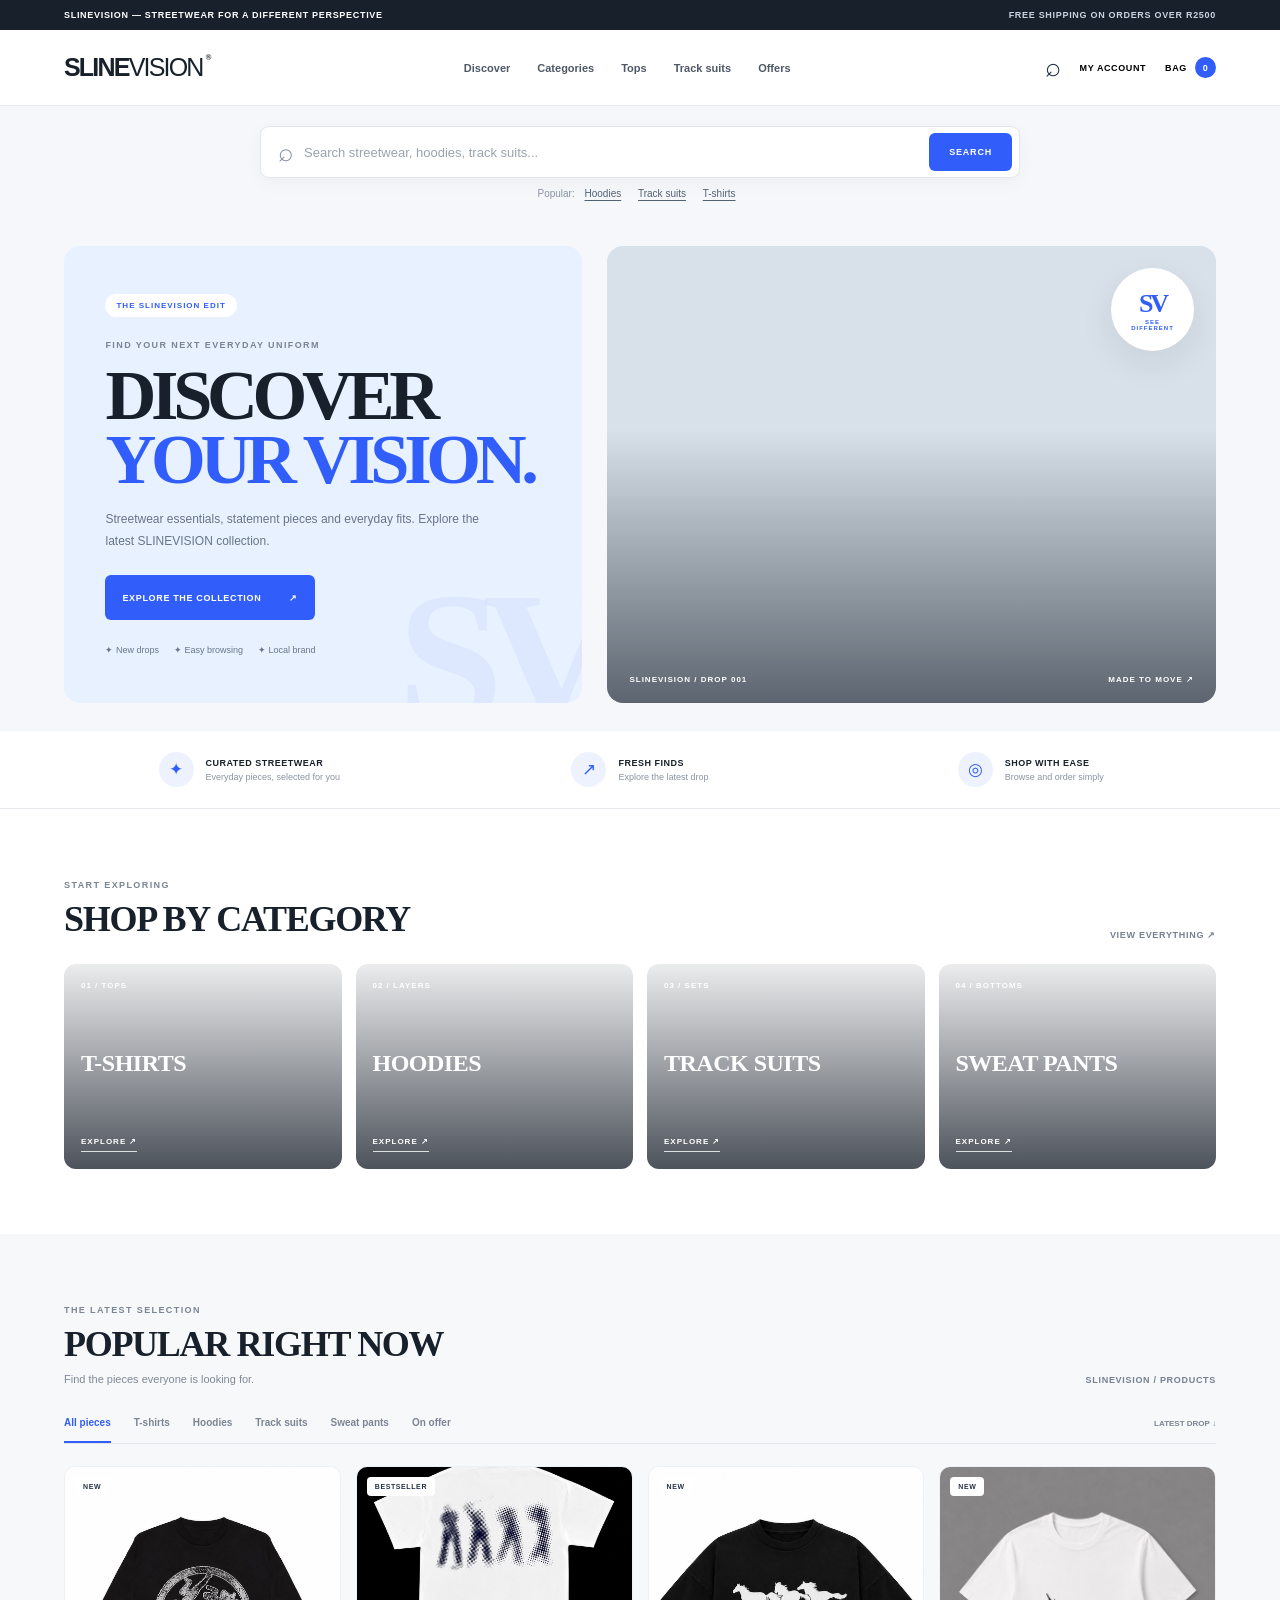
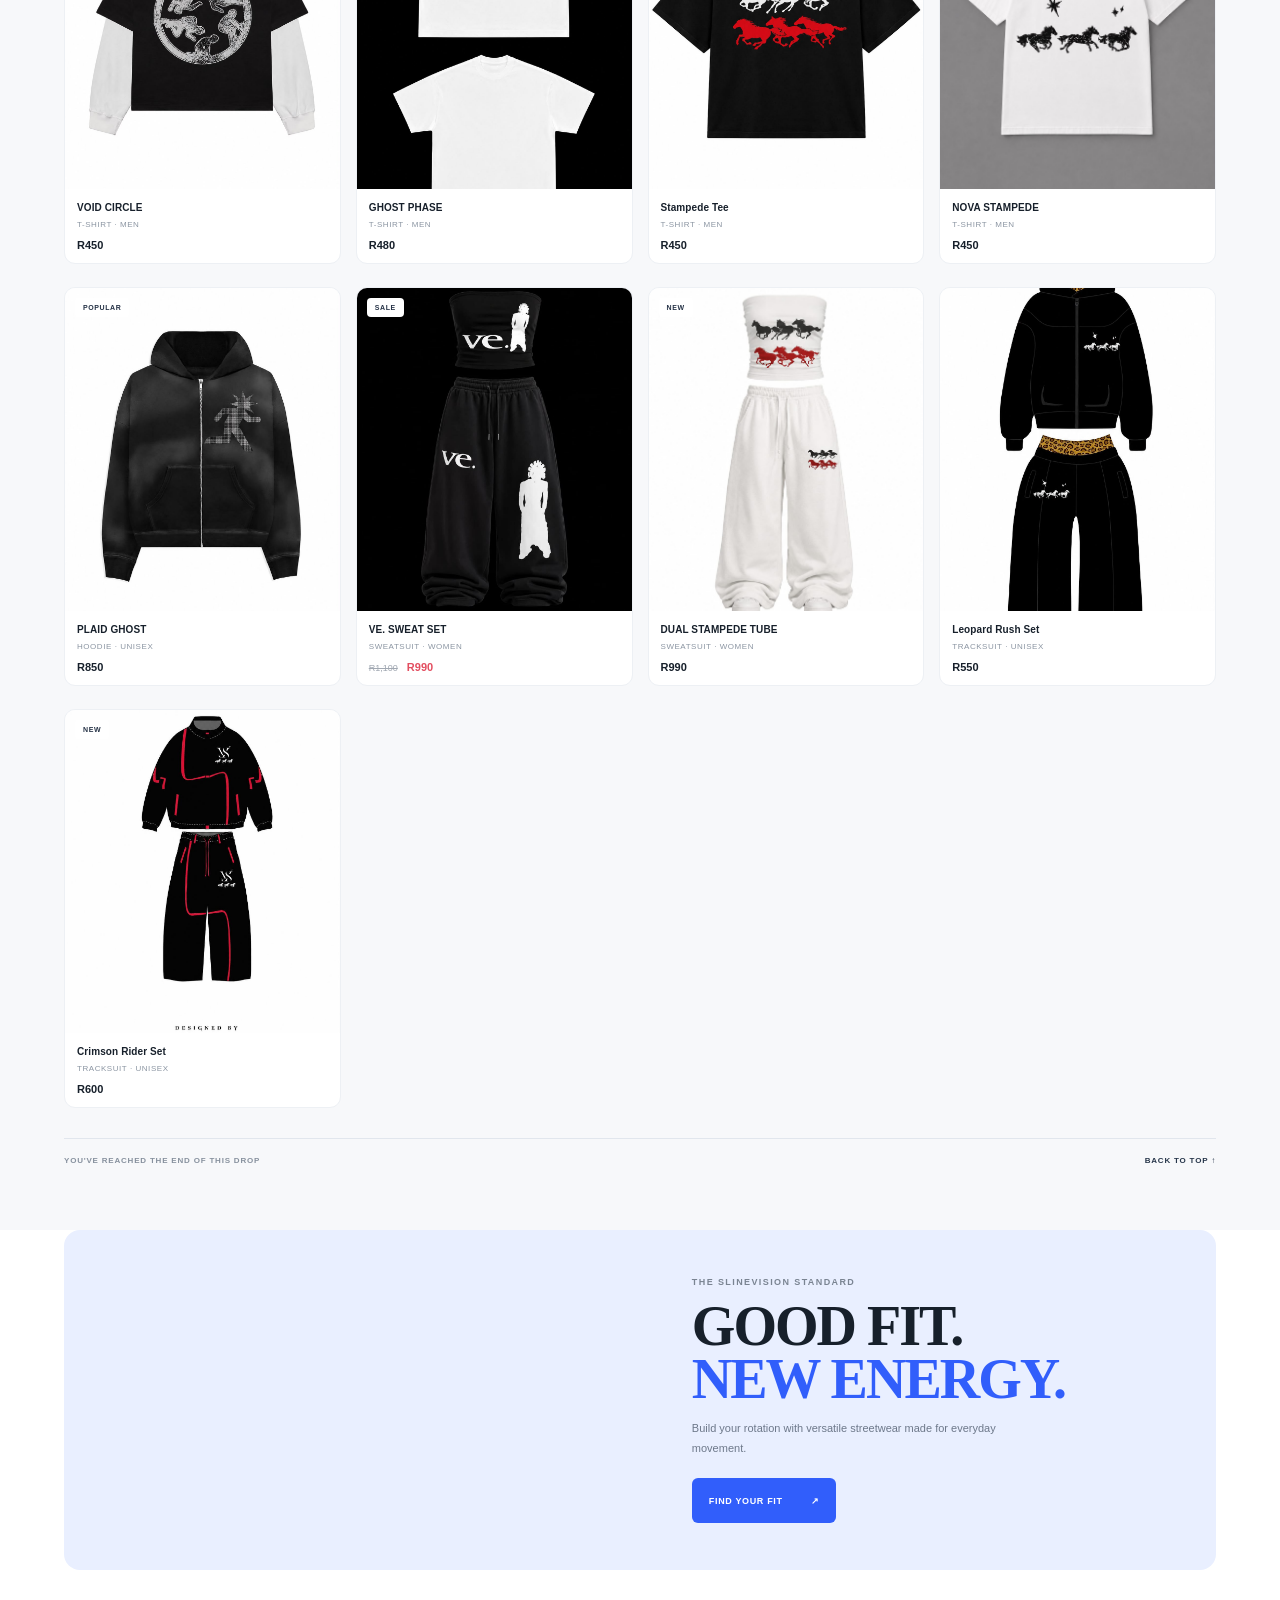
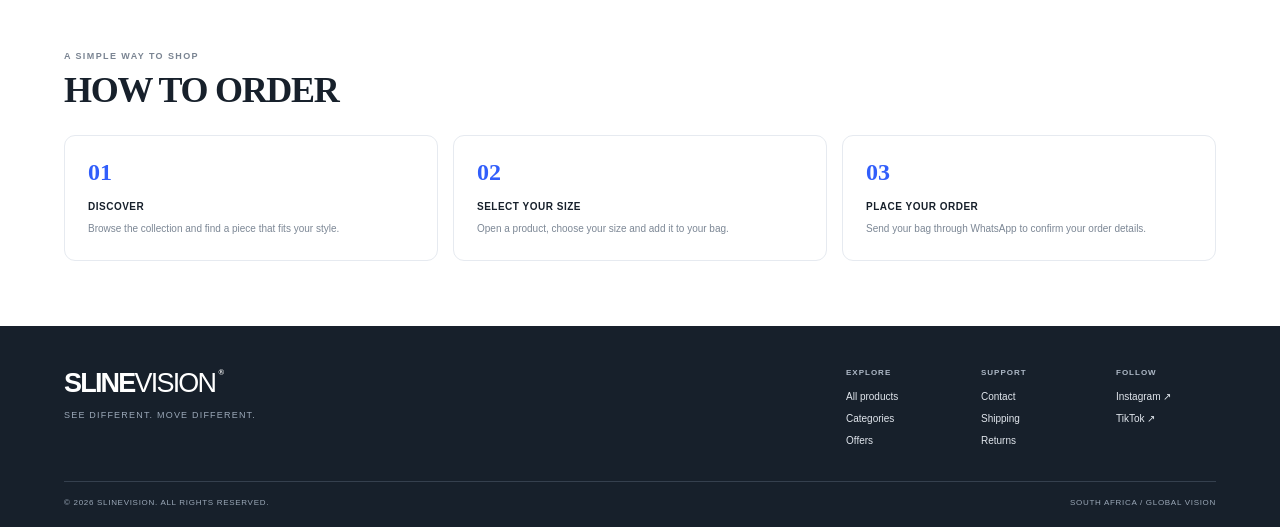
==== commit b79e138f: "Update index.html" ====
--- a/index.html
+++ b/index.html
@@ -1,25 +1,46 @@
+
 <!doctype html>
 <html lang="en">
 <head>
   <meta charset="utf-8">
   <meta name="viewport" content="width=device-width, initial-scale=1">
   <meta name="theme-color" content="#f7f8fa">
-  <meta name="description" content="Discover streetwear essentials, track suits, hoodies and more at SLINEVISION.">
-  <title>SLINEVISION — Discover Your Next Fit</title>
+
+  <!-- GOOGLE SEARCH CONSOLE VERIFICATION -->
+  <meta name="google-site-verification" content="jQ67amWXGhZLq5fxQBV2enFIKuqt7GnGAcQfBvrKpVg">
+
+  <!-- SEO -->
+  <meta name="description" content="Discover streetwear essentials, T-shirts, tracksuits, hoodies and more at SLINEVISION. Shop the latest SLINEVISION streetwear collection in South Africa.">
+
+  <meta name="robots" content="index, follow">
+
+  <title>SLINEVISION | Official Streetwear Store</title>
+
   <link rel="preconnect" href="https://fonts.googleapis.com">
   <link rel="preconnect" href="https://fonts.gstatic.com" crossorigin>
+
   <link href="https://fonts.googleapis.com/css2?family=DM+Sans:wght@400;500;600;700;800&family=Space+Grotesk:wght@400;500;600;700&display=swap" rel="stylesheet">
+
   <link rel="stylesheet" href="style.css">
 </head>
+
 <body>
+
   <div class="top-strip">
     <span>SLINEVISION — STREETWEAR FOR A DIFFERENT PERSPECTIVE</span>
     <span>FREE SHIPPING ON ORDERS OVER R2500</span>
   </div>
 
   <header class="header" id="top">
-    <button class="menu-toggle" id="menuBtn" aria-label="Open navigation"><span></span><span></span><span></span></button>
-    <a class="brand" href="#top">SLINE<span>VISION</span><sup>®</sup></a>
+
+    <button class="menu-toggle" id="menuBtn" aria-label="Open navigation">
+      <span></span><span></span><span></span>
+    </button>
+
+    <a class="brand" href="#top">
+      SLINE<span>VISION</span><sup>®</sup>
+    </a>
+
     <nav class="nav" id="nav" aria-label="Main navigation">
       <a href="#products" data-category-link="All">Discover</a>
       <a href="#categories">Categories</a>
@@ -27,103 +48,476 @@
       <a href="#products" data-category-link="SWEATSUIT">Track suits</a>
       <a href="#products" data-category-link="Sale">Offers</a>
     </nav>
+
     <div class="header-tools">
       <button class="search-icon" id="searchBtn" aria-label="Focus search">⌕</button>
       <button class="account-link" type="button" id="accountBtn">MY ACCOUNT</button>
-      <button class="bag-link" id="cartBtn" aria-label="Open shopping bag">BAG <span id="cartCount">0</span></button>
-    </div>
+      <button class="bag-link" id="cartBtn" aria-label="Open shopping bag">
+        BAG <span id="cartCount">0</span>
+      </button>
+    </div>
+
   </header>
 
   <main>
+
+    <!-- SEARCH -->
     <section class="search-area" aria-label="Product search">
+
       <div class="search-box">
         <span class="search-symbol">⌕</span>
-        <input id="searchInput" type="search" placeholder="Search streetwear, hoodies, track suits..." autocomplete="off">
+
+        <input
+          id="searchInput"
+          type="search"
+          placeholder="Search streetwear, hoodies, track suits..."
+          autocomplete="off"
+        >
+
         <button id="searchSubmit" type="button">SEARCH</button>
       </div>
-      <p>Popular: <button type="button" class="search-suggestion" data-search="hoodie">Hoodies</button><button type="button" class="search-suggestion" data-search="track suit">Track suits</button><button type="button" class="search-suggestion" data-search="tee">T-shirts</button></p>
-    </section>
-
+
+      <p>
+        Popular:
+        <button type="button" class="search-suggestion" data-search="hoodie">Hoodies</button>
+        <button type="button" class="search-suggestion" data-search="track suit">Track suits</button>
+        <button type="button" class="search-suggestion" data-search="tee">T-shirts</button>
+      </p>
+
+    </section>
+
+    <!-- HERO -->
     <section class="hero-market">
+
       <div class="hero-copy">
+
         <span class="pill-label">THE SLINEVISION EDIT</span>
+
         <p class="hero-kicker">FIND YOUR NEXT EVERYDAY UNIFORM</p>
-        <h1>DISCOVER<br><em>YOUR VISION.</em></h1>
-        <p class="hero-description">Streetwear essentials, statement pieces and everyday fits. Explore the latest SLINEVISION collection.</p>
-        <a class="primary-button" href="#products">EXPLORE THE COLLECTION <span>↗</span></a>
-        <div class="hero-trust"><span>✦ New drops</span><span>✦ Easy browsing</span><span>✦ Local brand</span></div>
-      </div>
+
+        <h1>
+          DISCOVER<br>
+          <em>YOUR VISION.</em>
+        </h1>
+
+        <p class="hero-description">
+          Streetwear essentials, statement pieces and everyday fits.
+          Explore the latest SLINEVISION collection.
+        </p>
+
+        <a class="primary-button" href="#products">
+          EXPLORE THE COLLECTION <span>↗</span>
+        </a>
+
+        <div class="hero-trust">
+          <span>✦ New drops</span>
+          <span>✦ Easy browsing</span>
+          <span>✦ Local brand</span>
+        </div>
+
+      </div>
+
       <div class="hero-visual">
-        <video class="hero-video" autoplay muted loop playsinline poster="https://images.unsplash.com/photo-1529139574466-a303027c1d8b?auto=format&fit=crop&w=1200&q=85">
+
+        <video
+          class="hero-video"
+          autoplay
+          muted
+          loop
+          playsinline
+          poster="https://images.unsplash.com/photo-1529139574466-a303027c1d8b?auto=format&fit=crop&w=1200&q=85"
+        >
           <source src="assets/hero-video.mp4" type="video/mp4">
         </video>
+
         <div class="visual-overlay"></div>
-        <div class="visual-sticker"><span>SV</span><small>SEE<br>DIFFERENT</small></div>
-        <div class="visual-caption"><span>SLINEVISION / DROP 001</span><span>MADE TO MOVE ↗</span></div>
-      </div>
-    </section>
-
+
+        <div class="visual-sticker">
+          <span>SV</span>
+          <small>SEE<br>DIFFERENT</small>
+        </div>
+
+        <div class="visual-caption">
+          <span>SLINEVISION / DROP 001</span>
+          <span>MADE TO MOVE ↗</span>
+        </div>
+
+      </div>
+
+    </section>
+
+    <!-- BENEFITS -->
     <section class="benefit-row" aria-label="Store benefits">
-      <div><span class="benefit-icon">✦</span><p><strong>CURATED STREETWEAR</strong><small>Everyday pieces, selected for you</small></p></div>
-      <div><span class="benefit-icon">↗</span><p><strong>FRESH FINDS</strong><small>Explore the latest drop</small></p></div>
-      <div><span class="benefit-icon">◎</span><p><strong>SHOP WITH EASE</strong><small>Browse and order simply</small></p></div>
-    </section>
-
+
+      <div>
+        <span class="benefit-icon">✦</span>
+        <p>
+          <strong>CURATED STREETWEAR</strong>
+          <small>Everyday pieces, selected for you</small>
+        </p>
+      </div>
+
+      <div>
+        <span class="benefit-icon">↗</span>
+        <p>
+          <strong>FRESH FINDS</strong>
+          <small>Explore the latest drop</small>
+        </p>
+      </div>
+
+      <div>
+        <span class="benefit-icon">◎</span>
+        <p>
+          <strong>SHOP WITH EASE</strong>
+          <small>Browse and order simply</small>
+        </p>
+      </div>
+
+    </section>
+
+    <!-- CATEGORIES -->
     <section class="categories-section" id="categories">
-      <div class="section-title-row"><div><span class="section-kicker">START EXPLORING</span><h2>SHOP BY CATEGORY</h2></div><a href="#products" data-category-link="All" class="subtle-link">VIEW EVERYTHING ↗</a></div>
+
+      <div class="section-title-row">
+
+        <div>
+          <span class="section-kicker">START EXPLORING</span>
+          <h2>SHOP BY CATEGORY</h2>
+        </div>
+
+        <a href="#products" data-category-link="All" class="subtle-link">
+          VIEW EVERYTHING ↗
+        </a>
+
+      </div>
+
       <div class="category-grid">
-        <a href="#products" class="category-card category-tees" data-category-link="T-Shirts"><span class="category-number">01 / TOPS</span><strong>T-SHIRTS</strong><span class="category-cta">EXPLORE ↗</span></a>
-        <a href="#products" class="category-card category-hoodies" data-category-link="Hoodies"><span class="category-number">02 / LAYERS</span><strong>HOODIES</strong><span class="category-cta">EXPLORE ↗</span></a>
-        <a href="#products" class="category-card category-tracks" data-category-link="Track Suits"><span class="category-number">03 / SETS</span><strong>TRACK SUITS</strong><span class="category-cta">EXPLORE ↗</span></a>
-        <a href="#products" class="category-card category-pants" data-category-link="Sweat Pants"><span class="category-number">04 / BOTTOMS</span><strong>SWEAT PANTS</strong><span class="category-cta">EXPLORE ↗</span></a>
-      </div>
-    </section>
-
+
+        <a href="#products" class="category-card category-tees" data-category-link="T-Shirts">
+          <span class="category-number">01 / TOPS</span>
+          <strong>T-SHIRTS</strong>
+          <span class="category-cta">EXPLORE ↗</span>
+        </a>
+
+        <a href="#products" class="category-card category-hoodies" data-category-link="Hoodies">
+          <span class="category-number">02 / LAYERS</span>
+          <strong>HOODIES</strong>
+          <span class="category-cta">EXPLORE ↗</span>
+        </a>
+
+        <a href="#products" class="category-card category-tracks" data-category-link="Track Suits">
+          <span class="category-number">03 / SETS</span>
+          <strong>TRACK SUITS</strong>
+          <span class="category-cta">EXPLORE ↗</span>
+        </a>
+
+        <a href="#products" class="category-card category-pants" data-category-link="Sweat Pants">
+          <span class="category-number">04 / BOTTOMS</span>
+          <strong>SWEAT PANTS</strong>
+          <span class="category-cta">EXPLORE ↗</span>
+        </a>
+
+      </div>
+
+    </section>
+
+    <!-- PRODUCTS -->
     <section class="products-section" id="products">
-      <div class="section-title-row product-title-row"><div><span class="section-kicker">THE LATEST SELECTION</span><h2>POPULAR RIGHT NOW</h2><p class="section-subtitle">Find the pieces everyone is looking for.</p></div><span class="result-note">SLINEVISION / PRODUCTS</span></div>
+
+      <div class="section-title-row product-title-row">
+
+        <div>
+          <span class="section-kicker">THE LATEST SELECTION</span>
+          <h2>POPULAR RIGHT NOW</h2>
+          <p class="section-subtitle">
+            Find the pieces everyone is looking for.
+          </p>
+        </div>
+
+        <span class="result-note">SLINEVISION / PRODUCTS</span>
+
+      </div>
+
       <div class="filter-toolbar">
+
         <div class="filter-list" role="group" aria-label="Filter products">
+
           <button class="filter active" data-filter="All">All pieces</button>
+
           <button class="filter" data-filter="T-Shirts">T-shirts</button>
+
           <button class="filter" data-filter="Hoodies">Hoodies</button>
+
           <button class="filter" data-filter="Track Suits">Track suits</button>
+
           <button class="filter" data-filter="Sweat Pants">Sweat pants</button>
+
           <button class="filter" data-filter="Sale">On offer</button>
-        </div>
+
+        </div>
+
         <span class="sort-note">LATEST DROP ↓</span>
-      </div>
+
+      </div>
+
       <div class="products-grid" id="productsGrid"></div>
-      <p class="no-products" id="noProducts">No products found. Try another search.</p>
-      <div class="products-bottom"><span>YOU'VE REACHED THE END OF THIS DROP</span><a href="#top">BACK TO TOP ↑</a></div>
-    </section>
-
+
+      <p class="no-products" id="noProducts">
+        No products found. Try another search.
+      </p>
+
+      <div class="products-bottom">
+        <span>YOU'VE REACHED THE END OF THIS DROP</span>
+        <a href="#top">BACK TO TOP ↑</a>
+      </div>
+
+    </section>
+
+    <!-- FEATURE -->
     <section class="feature-banner">
+
       <div class="feature-image"></div>
-      <div class="feature-content"><span class="section-kicker">THE SLINEVISION STANDARD</span><h2>GOOD FIT.<br><em>NEW ENERGY.</em></h2><p>Build your rotation with versatile streetwear made for everyday movement.</p><a class="primary-button" href="#products">FIND YOUR FIT <span>↗</span></a></div>
-    </section>
-
+
+      <div class="feature-content">
+
+        <span class="section-kicker">THE SLINEVISION STANDARD</span>
+
+        <h2>
+          GOOD FIT.<br>
+          <em>NEW ENERGY.</em>
+        </h2>
+
+        <p>
+          Build your rotation with versatile streetwear
+          made for everyday movement.
+        </p>
+
+        <a class="primary-button" href="#products">
+          FIND YOUR FIT <span>↗</span>
+        </a>
+
+      </div>
+
+    </section>
+
+    <!-- HOW TO ORDER -->
     <section class="how-section">
-      <div class="section-title-row"><div><span class="section-kicker">A SIMPLE WAY TO SHOP</span><h2>HOW TO ORDER</h2></div></div>
+
+      <div class="section-title-row">
+        <div>
+          <span class="section-kicker">A SIMPLE WAY TO SHOP</span>
+          <h2>HOW TO ORDER</h2>
+        </div>
+      </div>
+
       <div class="steps-grid">
-        <article><span>01</span><h3>DISCOVER</h3><p>Browse the collection and find a piece that fits your style.</p></article>
-        <article><span>02</span><h3>SELECT YOUR SIZE</h3><p>Open a product, choose your size and add it to your bag.</p></article>
-        <article><span>03</span><h3>PLACE YOUR ORDER</h3><p>Send your bag through WhatsApp to confirm your order details.</p></article>
-      </div>
-    </section>
+
+        <article>
+          <span>01</span>
+          <h3>DISCOVER</h3>
+          <p>Browse the collection and find a piece that fits your style.</p>
+        </article>
+
+        <article>
+          <span>02</span>
+          <h3>SELECT YOUR SIZE</h3>
+          <p>Open a product, choose your size and add it to your bag.</p>
+        </article>
+
+        <article>
+          <span>03</span>
+          <h3>PLACE YOUR ORDER</h3>
+          <p>Send your bag through WhatsApp to confirm your order details.</p>
+        </article>
+
+      </div>
+
+    </section>
+
   </main>
 
+  <!-- FOOTER -->
   <footer class="footer">
-    <div class="footer-main"><div><a class="brand footer-brand" href="#top">SLINE<span>VISION</span><sup>®</sup></a><p>SEE DIFFERENT. MOVE DIFFERENT.</p></div><div class="footer-links"><div><strong>EXPLORE</strong><a href="#products">All products</a><a href="#categories">Categories</a><a href="#products" data-category-link="Sale">Offers</a></div><div><strong>SUPPORT</strong><a href="mailto:hello@slinevision.com">Contact</a><a href="mailto:hello@slinevision.com?subject=Shipping%20question">Shipping</a><a href="mailto:hello@slinevision.com?subject=Returns">Returns</a></div><div><strong>FOLLOW</strong><a href="#" target="_blank" rel="noopener">Instagram ↗</a><a href="#" target="_blank" rel="noopener">TikTok ↗</a></div></div></div>
-    <div class="footer-bottom"><span>© 2026 SLINEVISION. ALL RIGHTS RESERVED.</span><span>SOUTH AFRICA / GLOBAL VISION</span></div>
+
+    <div class="footer-main">
+
+      <div>
+        <a class="brand footer-brand" href="#top">
+          SLINE<span>VISION</span><sup>®</sup>
+        </a>
+        <p>SEE DIFFERENT. MOVE DIFFERENT.</p>
+      </div>
+
+      <div class="footer-links">
+
+        <div>
+          <strong>EXPLORE</strong>
+          <a href="#products">All products</a>
+          <a href="#categories">Categories</a>
+          <a href="#products" data-category-link="Sale">Offers</a>
+        </div>
+
+        <div>
+          <strong>SUPPORT</strong>
+          <a href="mailto:hello@slinevision.com">Contact</a>
+          <a href="mailto:hello@slinevision.com?subject=Shipping%20question">Shipping</a>
+          <a href="mailto:hello@slinevision.com?subject=Returns">Returns</a>
+        </div>
+
+        <div>
+          <strong>FOLLOW</strong>
+          <a href="#" target="_blank" rel="noopener">Instagram ↗</a>
+          <a href="#" target="_blank" rel="noopener">TikTok ↗</a>
+        </div>
+
+      </div>
+
+    </div>
+
+    <div class="footer-bottom">
+      <span>© 2026 SLINEVISION. ALL RIGHTS RESERVED.</span>
+      <span>SOUTH AFRICA / GLOBAL VISION</span>
+    </div>
+
   </footer>
 
-  <div class="modal-backdrop" id="productModal" aria-hidden="true"><div class="product-modal" role="dialog" aria-modal="true" aria-label="Product details"><button class="close-button" id="modalClose" aria-label="Close">×</button><div class="modal-image-wrap"><img id="modalImage" src="" alt=""></div><div class="modal-details"><span class="section-kicker" id="modalCategory">SLINEVISION</span><h2 id="modalName">PRODUCT NAME</h2><p class="modal-price" id="modalPrice">R0</p><p class="modal-description" id="modalDescription"></p><p class="size-heading">SELECT SIZE</p><div class="sizes"><button type="button">S</button><button type="button" class="selected">M</button><button type="button">L</button><button type="button">XL</button></div><button class="primary-button modal-add" id="modalAdd">ADD TO BAG <span>＋</span></button><p class="modal-footnote">Order details and availability are confirmed when you contact us.</p></div></div></div>
-
+  <!-- PRODUCT MODAL -->
+  <div class="modal-backdrop" id="productModal" aria-hidden="true">
+
+    <div class="product-modal" role="dialog" aria-modal="true" aria-label="Product details">
+
+      <button class="close-button" id="modalClose" aria-label="Close">×</button>
+
+      <div class="modal-image-wrap">
+        <img id="modalImage" src="" alt="">
+      </div>
+
+      <div class="modal-details">
+
+        <span class="section-kicker" id="modalCategory">SLINEVISION</span>
+
+        <h2 id="modalName">PRODUCT NAME</h2>
+
+        <p class="modal-price" id="modalPrice">R0</p>
+
+        <p class="modal-description" id="modalDescription"></p>
+
+        <p class="size-heading">SELECT SIZE</p>
+
+        <div class="sizes">
+          <button type="button">S</button>
+          <button type="button" class="selected">M</button>
+          <button type="button">L</button>
+          <button type="button">XL</button>
+        </div>
+
+        <button class="primary-button modal-add" id="modalAdd">
+          ADD TO BAG <span>＋</span>
+        </button>
+
+        <p class="modal-footnote">
+          Order details and availability are confirmed when you contact us.
+        </p>
+
+      </div>
+
+    </div>
+
+  </div>
+
+  <!-- SHOPPING BAG OVERLAY -->
   <div class="drawer-overlay" id="overlay"></div>
-  <aside class="cart-drawer" id="cart" aria-label="Shopping bag"><div class="cart-heading"><div><span class="section-kicker">YOUR SELECTION</span><h2>YOUR BAG <span id="cartCountHeading">0</span></h2></div><button class="close-button" id="cartClose" aria-label="Close bag">×</button></div><div class="cart-items" id="cartItems"></div><p class="cart-empty" id="cartEmpty">Your bag is waiting for something good.</p><div class="cart-summary"><div><span>SUBTOTAL</span><strong id="cartTotal">R0</strong></div><p>Shipping and final order details will be confirmed with you.</p><button class="primary-button checkout-button" id="checkoutBtn">CONTINUE TO ORDER ↗</button><button class="whatsapp-button" id="whatsappBtn">SEND ORDER VIA WHATSAPP</button><small>Online card payments are not connected yet.</small></div></aside>
-
-  <div class="discount-overlay" id="discountOverlay"><div class="discount-card"><button class="close-button" id="discountClose" aria-label="Close offer">×</button><div class="discount-mark">SV</div><span class="section-kicker">WELCOME TO THE VISION</span><h2>GOOD THINGS<br><em>ARE COMING.</em></h2><p>Join the SLINEVISION community for updates on new drops and offers.</p><form id="discountForm"><input id="discountEmail" type="email" placeholder="YOUR EMAIL ADDRESS" required><button type="submit">JOIN ↗</button></form><p class="discount-message" id="discountMessage" aria-live="polite"></p><small>Demo form — connect an email service to collect subscriptions.</small></div></div>
-
+
+  <!-- SHOPPING BAG -->
+  <aside class="cart-drawer" id="cart" aria-label="Shopping bag">
+
+    <div class="cart-heading">
+
+      <div>
+        <span class="section-kicker">YOUR SELECTION</span>
+        <h2>YOUR BAG <span id="cartCountHeading">0</span></h2>
+      </div>
+
+      <button class="close-button" id="cartClose" aria-label="Close bag">×</button>
+
+    </div>
+
+    <div class="cart-items" id="cartItems"></div>
+
+    <p class="cart-empty" id="cartEmpty">
+      Your bag is waiting for something good.
+    </p>
+
+    <div class="cart-summary">
+
+      <div>
+        <span>SUBTOTAL</span>
+        <strong id="cartTotal">R0</strong>
+      </div>
+
+      <p>
+        Shipping and final order details will be confirmed with you.
+      </p>
+
+      <button class="primary-button checkout-button" id="checkoutBtn">
+        CONTINUE TO ORDER ↗
+      </button>
+
+      <button class="whatsapp-button" id="whatsappBtn">
+        SEND ORDER VIA WHATSAPP
+      </button>
+
+      <small>Online card payments are not connected yet.</small>
+
+    </div>
+
+  </aside>
+
+  <!-- DISCOUNT POPUP -->
+  <div class="discount-overlay" id="discountOverlay">
+
+    <div class="discount-card">
+
+      <button class="close-button" id="discountClose" aria-label="Close offer">×</button>
+
+      <div class="discount-mark">SV</div>
+
+      <span class="section-kicker">WELCOME TO THE VISION</span>
+
+      <h2>
+        GOOD THINGS<br>
+        <em>ARE COMING.</em>
+      </h2>
+
+      <p>
+        Join the SLINEVISION community for updates on new drops and offers.
+      </p>
+
+      <form id="discountForm">
+
+        <input
+          id="discountEmail"
+          type="email"
+          placeholder="YOUR EMAIL ADDRESS"
+          required
+        >
+
+        <button type="submit">JOIN ↗</button>
+
+      </form>
+
+      <p class="discount-message" id="discountMessage" aria-live="polite"></p>
+
+      <small>
+        Demo form — connect an email service to collect subscriptions.
+      </small>
+
+    </div>
+
+  </div>
+
+  <!-- WEBSITE FUNCTIONALITY -->
   <script src="script.js"></script>
+
 </body>
 </html>
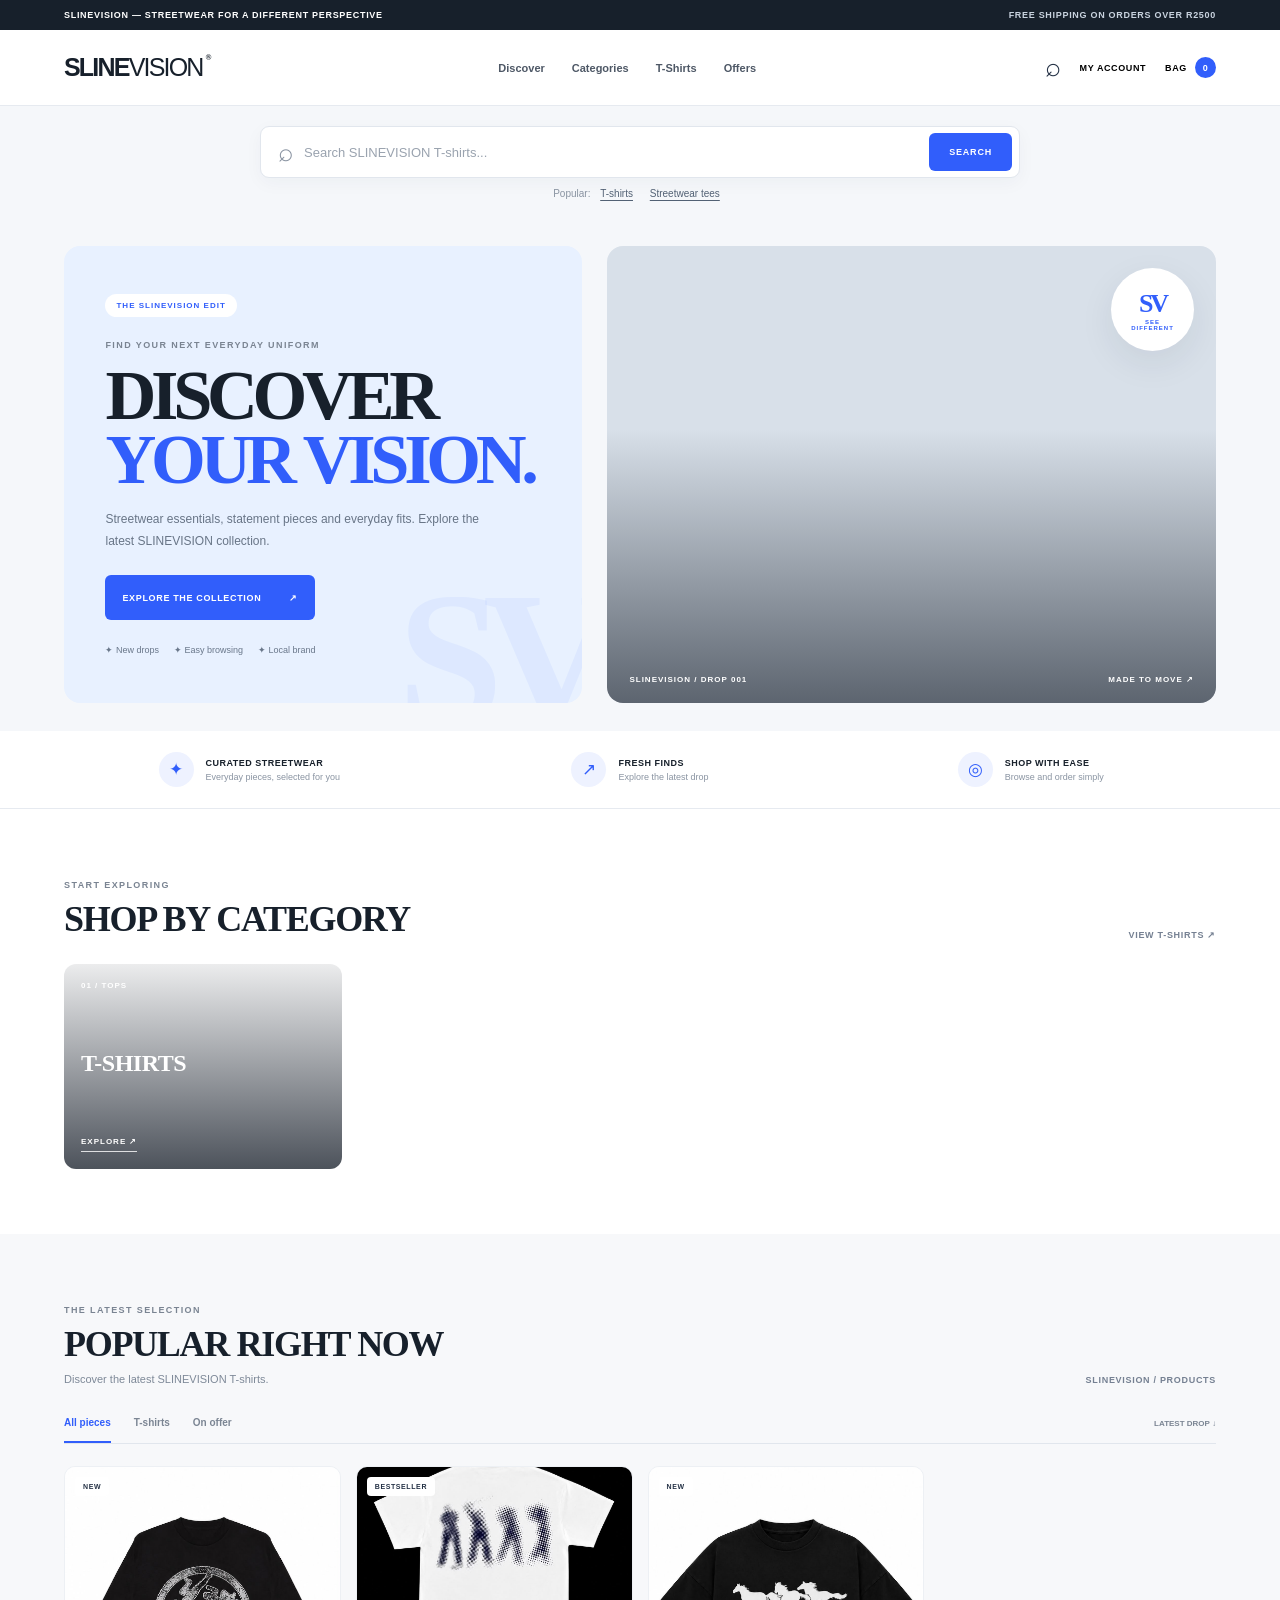
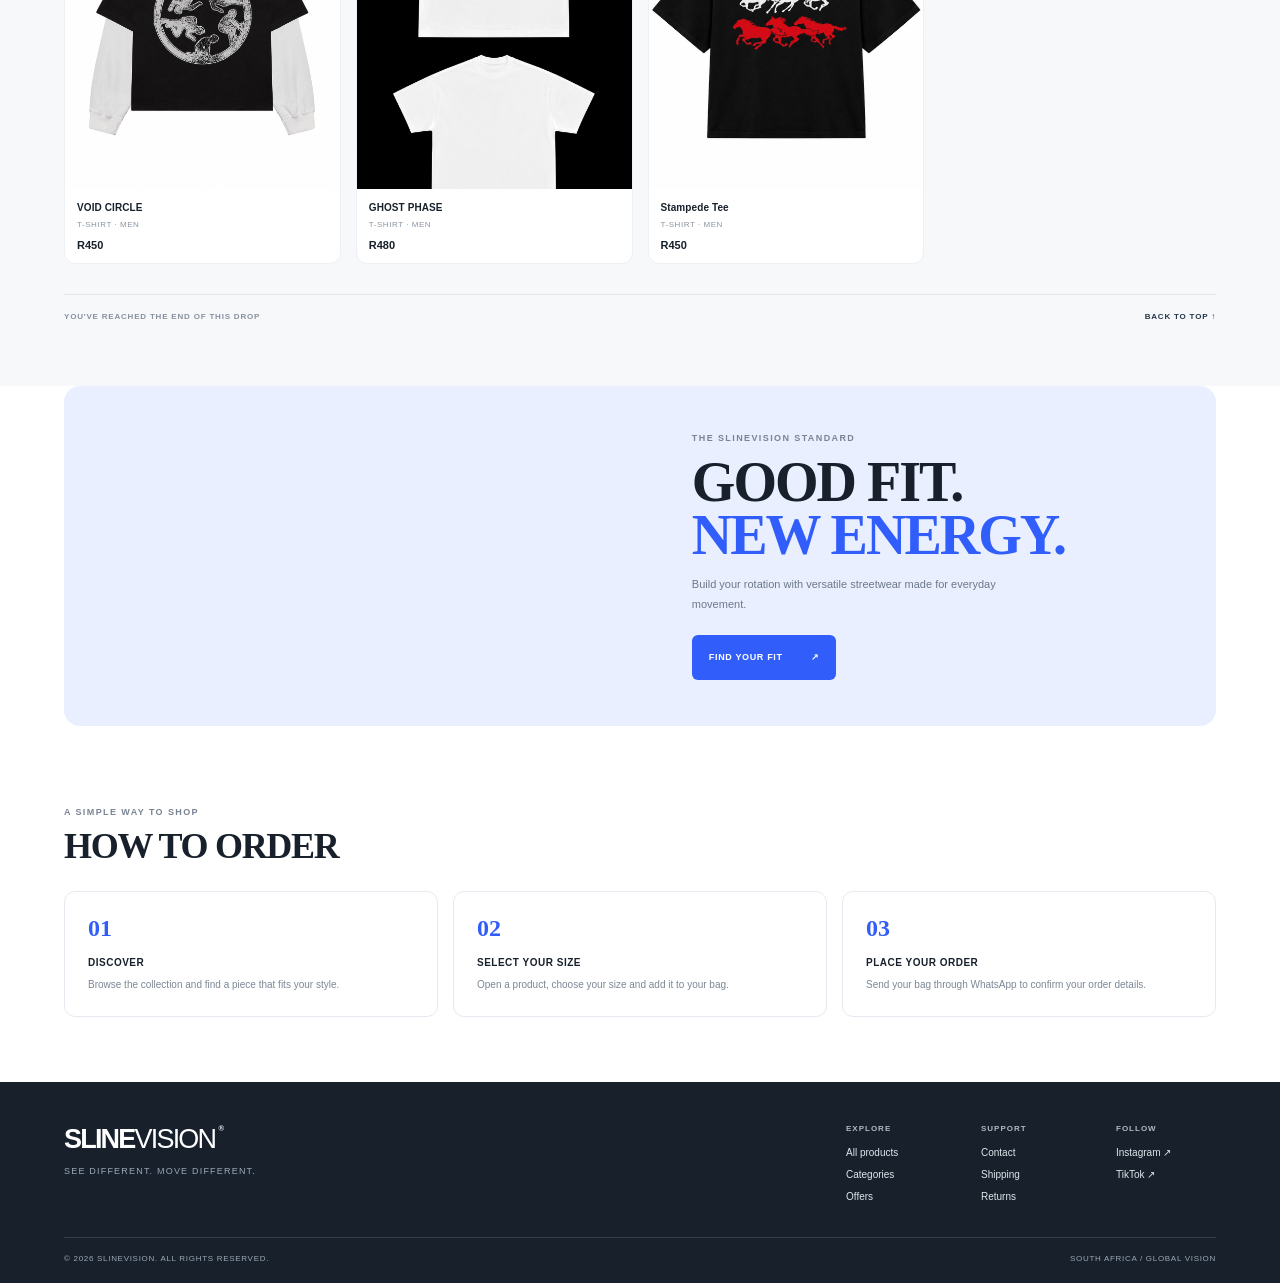
==== commit f9b3363e: "Revise SEO and T-Shirt category links in index.html Updated SEO description and modified category li" ====
--- a/index.html
+++ b/index.html
@@ -10,11 +10,15 @@
   <meta name="google-site-verification" content="jQ67amWXGhZLq5fxQBV2enFIKuqt7GnGAcQfBvrKpVg">
 
   <!-- SEO -->
-  <meta name="description" content="Discover streetwear essentials, T-shirts, tracksuits, hoodies and more at SLINEVISION. Shop the latest SLINEVISION streetwear collection in South Africa.">
-
+  <meta name="description" content="Discover the latest SLINEVISION streetwear T-shirts. Shop modern streetwear essentials from SLINEVISION in South Africa.">
   <meta name="robots" content="index, follow">
 
   <title>SLINEVISION | Official Streetwear Store</title>
+
+  <!-- SLINEVISION FAVICON -->
+  <link rel="icon" type="image/jpeg" href="/IMG-20261109-WA0059.jpg">
+  <link rel="shortcut icon" type="image/jpeg" href="/IMG-20261109-WA0059.jpg">
+  <link rel="apple-touch-icon" href="/IMG-20261109-WA0059.jpg">
 
   <link rel="preconnect" href="https://fonts.googleapis.com">
   <link rel="preconnect" href="https://fonts.gstatic.com" crossorigin>
@@ -44,8 +48,7 @@
     <nav class="nav" id="nav" aria-label="Main navigation">
       <a href="#products" data-category-link="All">Discover</a>
       <a href="#categories">Categories</a>
-      <a href="#products" data-category-link="T-Shirts">Tops</a>
-      <a href="#products" data-category-link="SWEATSUIT">Track suits</a>
+      <a href="#products" data-category-link="T-Shirt">T-Shirts</a>
       <a href="#products" data-category-link="Sale">Offers</a>
     </nav>
 
@@ -70,7 +73,7 @@
         <input
           id="searchInput"
           type="search"
-          placeholder="Search streetwear, hoodies, track suits..."
+          placeholder="Search SLINEVISION T-shirts..."
           autocomplete="off"
         >
 
@@ -79,9 +82,8 @@
 
       <p>
         Popular:
-        <button type="button" class="search-suggestion" data-search="hoodie">Hoodies</button>
-        <button type="button" class="search-suggestion" data-search="track suit">Track suits</button>
         <button type="button" class="search-suggestion" data-search="tee">T-shirts</button>
+        <button type="button" class="search-suggestion" data-search="t-shirt">Streetwear tees</button>
       </p>
 
     </section>
@@ -175,7 +177,7 @@
 
     </section>
 
-    <!-- CATEGORIES -->
+    <!-- CATEGORIES: T-SHIRTS ONLY -->
     <section class="categories-section" id="categories">
 
       <div class="section-title-row">
@@ -185,36 +187,22 @@
           <h2>SHOP BY CATEGORY</h2>
         </div>
 
-        <a href="#products" data-category-link="All" class="subtle-link">
-          VIEW EVERYTHING ↗
+        <a href="#products" data-category-link="T-Shirt" class="subtle-link">
+          VIEW T-SHIRTS ↗
         </a>
 
       </div>
 
       <div class="category-grid">
 
-        <a href="#products" class="category-card category-tees" data-category-link="T-Shirts">
+        <a href="#products"
+           class="category-card category-tees"
+           data-category-link="T-Shirt">
+
           <span class="category-number">01 / TOPS</span>
           <strong>T-SHIRTS</strong>
           <span class="category-cta">EXPLORE ↗</span>
-        </a>
-
-        <a href="#products" class="category-card category-hoodies" data-category-link="Hoodies">
-          <span class="category-number">02 / LAYERS</span>
-          <strong>HOODIES</strong>
-          <span class="category-cta">EXPLORE ↗</span>
-        </a>
-
-        <a href="#products" class="category-card category-tracks" data-category-link="Track Suits">
-          <span class="category-number">03 / SETS</span>
-          <strong>TRACK SUITS</strong>
-          <span class="category-cta">EXPLORE ↗</span>
-        </a>
-
-        <a href="#products" class="category-card category-pants" data-category-link="Sweat Pants">
-          <span class="category-number">04 / BOTTOMS</span>
-          <strong>SWEAT PANTS</strong>
-          <span class="category-cta">EXPLORE ↗</span>
+
         </a>
 
       </div>
@@ -230,7 +218,7 @@
           <span class="section-kicker">THE LATEST SELECTION</span>
           <h2>POPULAR RIGHT NOW</h2>
           <p class="section-subtitle">
-            Find the pieces everyone is looking for.
+            Discover the latest SLINEVISION T-shirts.
           </p>
         </div>
 
@@ -244,13 +232,7 @@
 
           <button class="filter active" data-filter="All">All pieces</button>
 
-          <button class="filter" data-filter="T-Shirts">T-shirts</button>
-
-          <button class="filter" data-filter="Hoodies">Hoodies</button>
-
-          <button class="filter" data-filter="Track Suits">Track suits</button>
-
-          <button class="filter" data-filter="Sweat Pants">Sweat pants</button>
+          <button class="filter" data-filter="T-Shirt">T-shirts</button>
 
           <button class="filter" data-filter="Sale">On offer</button>
 
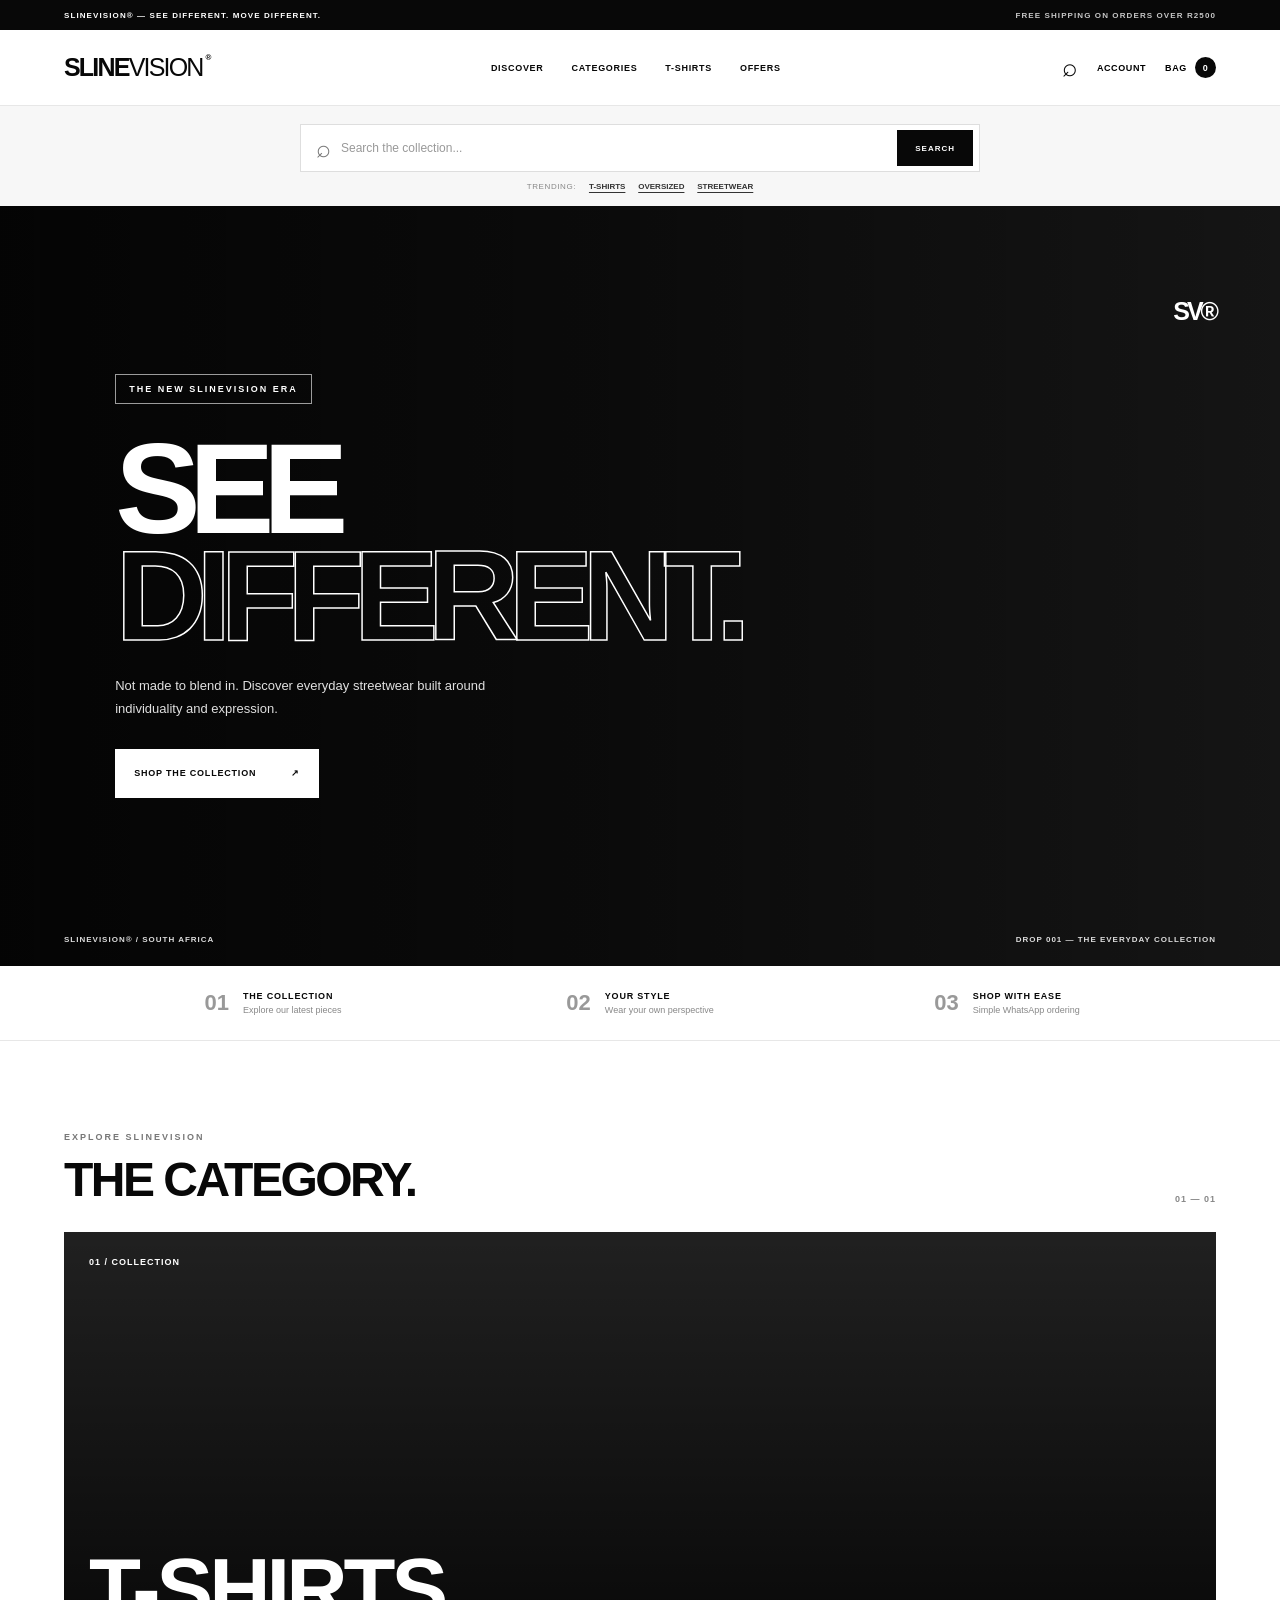
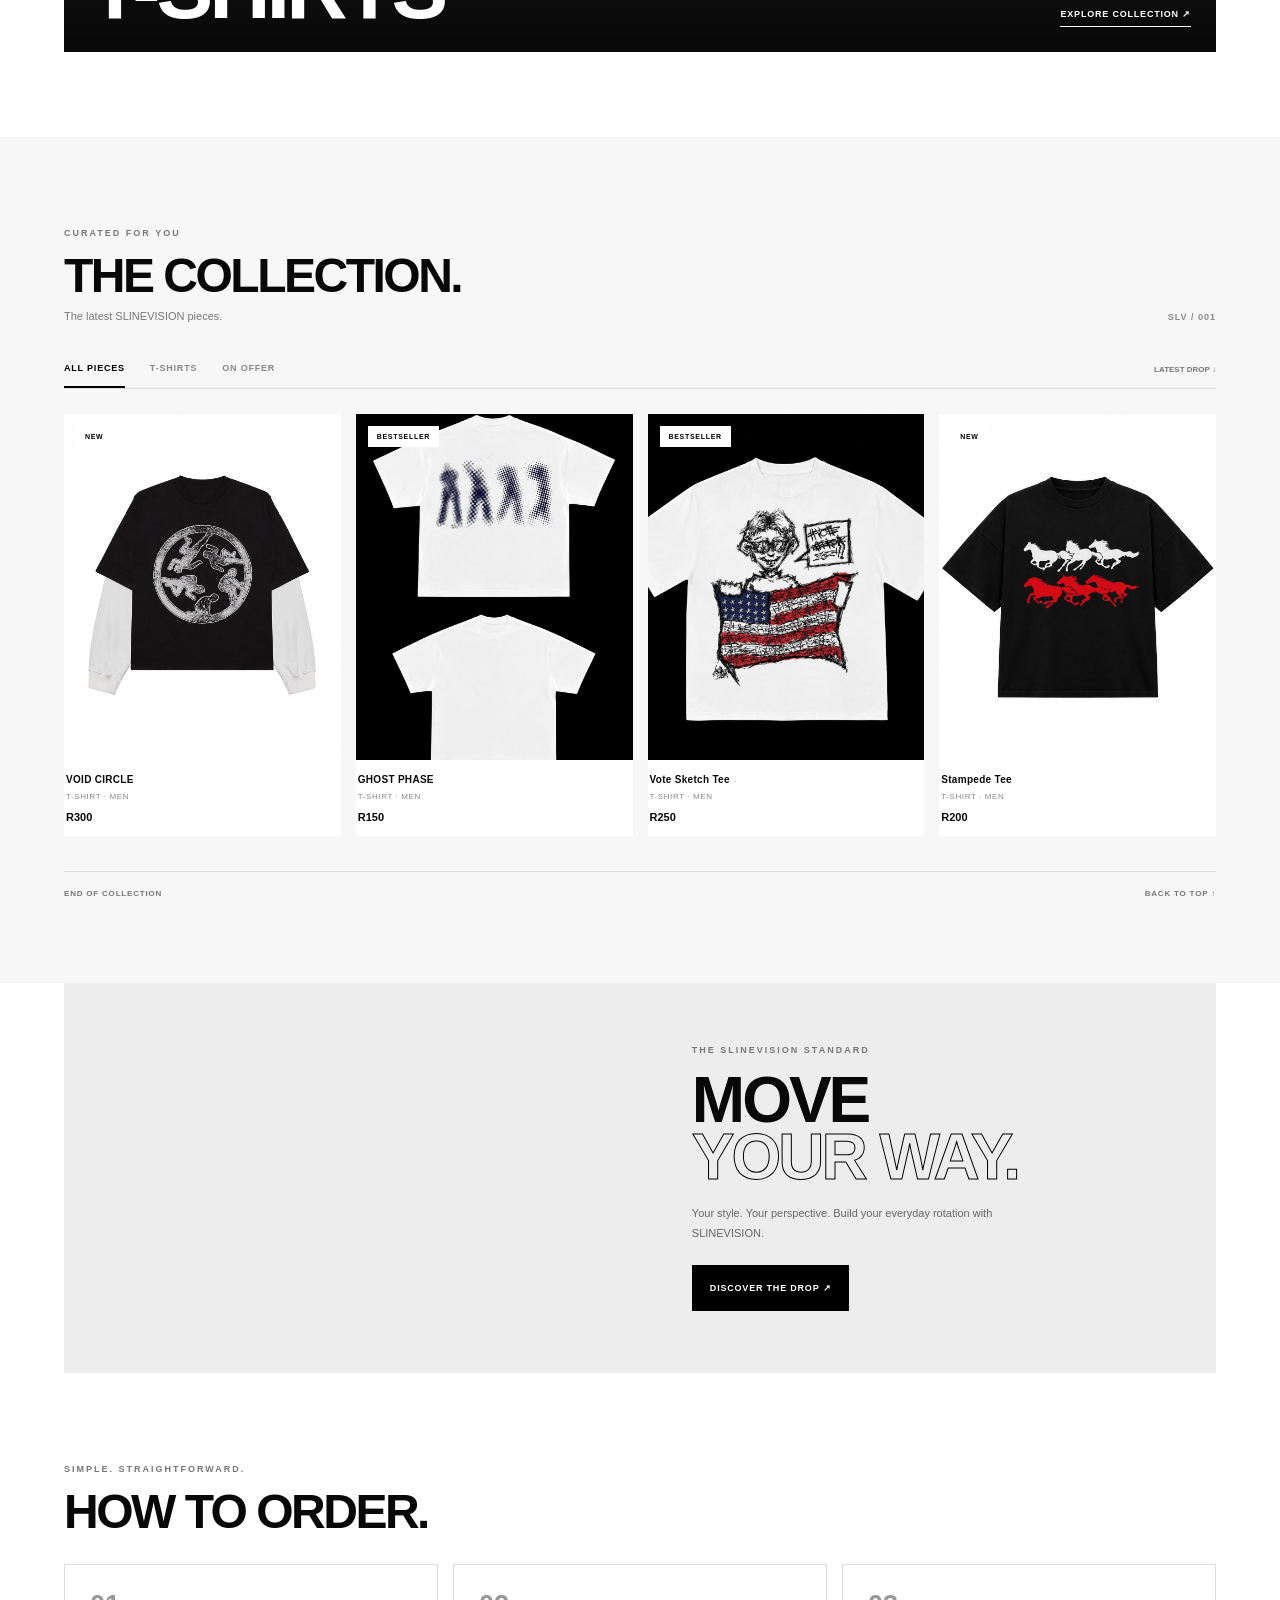
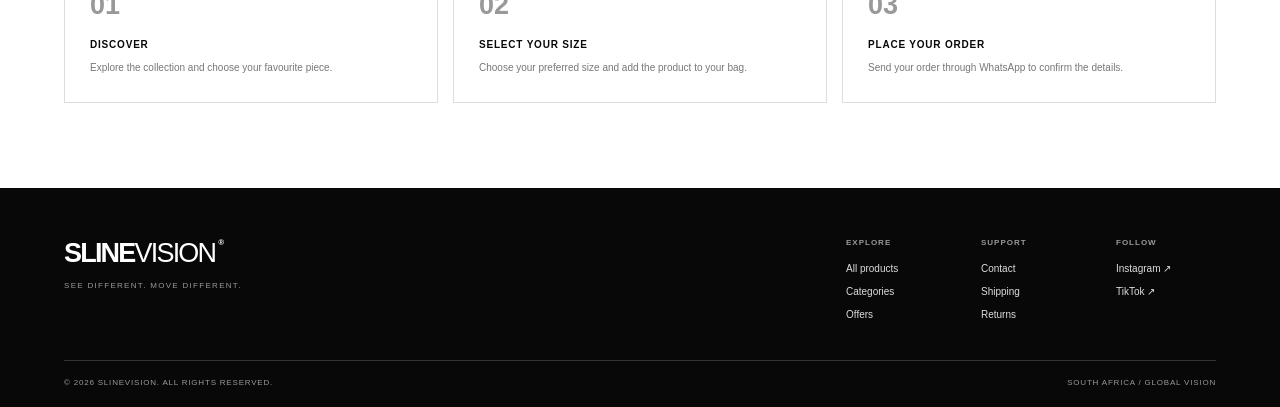
==== commit 4da2ee67: "Revise HTML for branding and SEO improvements Updated theme color, SEO description, and various text" ====
--- a/index.html
+++ b/index.html
@@ -4,25 +4,19 @@
 <head>
   <meta charset="utf-8">
   <meta name="viewport" content="width=device-width, initial-scale=1">
-  <meta name="theme-color" content="#f7f8fa">
-
-  <!-- GOOGLE SEARCH CONSOLE VERIFICATION -->
+  <meta name="theme-color" content="#ffffff">
+
   <meta name="google-site-verification" content="jQ67amWXGhZLq5fxQBV2enFIKuqt7GnGAcQfBvrKpVg">
-
-  <!-- SEO -->
-  <meta name="description" content="Discover the latest SLINEVISION streetwear T-shirts. Shop modern streetwear essentials from SLINEVISION in South Africa.">
+  <meta name="description" content="Discover SLINEVISION streetwear. Explore premium everyday T-shirts and the latest streetwear collections in South Africa.">
   <meta name="robots" content="index, follow">
 
   <title>SLINEVISION | Official Streetwear Store</title>
 
-  <!-- SLINEVISION FAVICON -->
-  <link rel="icon" type="image/jpeg" href="/IMG-20261109-WA0059.jpg">
-  <link rel="shortcut icon" type="image/jpeg" href="/IMG-20261109-WA0059.jpg">
+  <link rel="icon" type="/IMG-20261109-WA0059.jpg" href="/IMG-20261109-WA0059.jpg">
   <link rel="apple-touch-icon" href="/IMG-20261109-WA0059.jpg">
 
   <link rel="preconnect" href="https://fonts.googleapis.com">
   <link rel="preconnect" href="https://fonts.gstatic.com" crossorigin>
-
   <link href="https://fonts.googleapis.com/css2?family=DM+Sans:wght@400;500;600;700;800&family=Space+Grotesk:wght@400;500;600;700&display=swap" rel="stylesheet">
 
   <link rel="stylesheet" href="style.css">
@@ -31,7 +25,7 @@
 <body>
 
   <div class="top-strip">
-    <span>SLINEVISION — STREETWEAR FOR A DIFFERENT PERSPECTIVE</span>
+    <span>SLINEVISION® — SEE DIFFERENT. MOVE DIFFERENT.</span>
     <span>FREE SHIPPING ON ORDERS OVER R2500</span>
   </div>
 
@@ -41,23 +35,19 @@
       <span></span><span></span><span></span>
     </button>
 
-    <a class="brand" href="#top">
-      SLINE<span>VISION</span><sup>®</sup>
-    </a>
+    <a class="brand" href="#top">SLINE<span>VISION</span><sup>®</sup></a>
 
     <nav class="nav" id="nav" aria-label="Main navigation">
-      <a href="#products" data-category-link="All">Discover</a>
-      <a href="#categories">Categories</a>
-      <a href="#products" data-category-link="T-Shirt">T-Shirts</a>
-      <a href="#products" data-category-link="Sale">Offers</a>
+      <a href="#products" data-category-link="All">DISCOVER</a>
+      <a href="#categories">CATEGORIES</a>
+      <a href="#products" data-category-link="T-Shirt">T-SHIRTS</a>
+      <a href="#products" data-category-link="Sale">OFFERS</a>
     </nav>
 
     <div class="header-tools">
       <button class="search-icon" id="searchBtn" aria-label="Focus search">⌕</button>
-      <button class="account-link" type="button" id="accountBtn">MY ACCOUNT</button>
-      <button class="bag-link" id="cartBtn" aria-label="Open shopping bag">
-        BAG <span id="cartCount">0</span>
-      </button>
+      <button class="account-link" type="button" id="accountBtn">ACCOUNT</button>
+      <button class="bag-link" id="cartBtn">BAG <span id="cartCount">0</span></button>
     </div>
 
   </header>
@@ -65,181 +55,116 @@
   <main>
 
     <!-- SEARCH -->
-    <section class="search-area" aria-label="Product search">
-
+    <section class="search-area">
       <div class="search-box">
         <span class="search-symbol">⌕</span>
-
-        <input
-          id="searchInput"
-          type="search"
-          placeholder="Search SLINEVISION T-shirts..."
-          autocomplete="off"
-        >
-
+        <input id="searchInput" type="search" placeholder="Search the collection..." autocomplete="off">
         <button id="searchSubmit" type="button">SEARCH</button>
       </div>
 
       <p>
-        Popular:
-        <button type="button" class="search-suggestion" data-search="tee">T-shirts</button>
-        <button type="button" class="search-suggestion" data-search="t-shirt">Streetwear tees</button>
+        TRENDING:
+        <button class="search-suggestion" data-search="tee" type="button">T-SHIRTS</button>
+        <button class="search-suggestion" data-search="oversized" type="button">OVERSIZED</button>
+        <button class="search-suggestion" data-search="streetwear" type="button">STREETWEAR</button>
       </p>
-
     </section>
 
     <!-- HERO -->
-    <section class="hero-market">
-
-      <div class="hero-copy">
-
-        <span class="pill-label">THE SLINEVISION EDIT</span>
-
-        <p class="hero-kicker">FIND YOUR NEXT EVERYDAY UNIFORM</p>
+    <section class="hero">
+
+      <video class="hero-video" autoplay muted loop playsinline
+        poster="https://images.unsplash.com/photo-1529139574466-a303027c1d8b?auto=format&fit=crop&w=1800&q=85">
+        <source src="assets/hero-video.mp4" type="video/mp4">
+      </video>
+
+      <div class="hero-shade"></div>
+
+      <div class="hero-content">
+        <span class="hero-label">THE NEW SLINEVISION ERA</span>
 
         <h1>
-          DISCOVER<br>
-          <em>YOUR VISION.</em>
+          SEE<br>
+          <span>DIFFERENT.</span>
         </h1>
 
-        <p class="hero-description">
-          Streetwear essentials, statement pieces and everyday fits.
-          Explore the latest SLINEVISION collection.
+        <p>
+          Not made to blend in. Discover everyday streetwear
+          built around individuality and expression.
         </p>
 
-        <a class="primary-button" href="#products">
-          EXPLORE THE COLLECTION <span>↗</span>
+        <a href="#products" class="hero-button">
+          SHOP THE COLLECTION <span>↗</span>
         </a>
-
-        <div class="hero-trust">
-          <span>✦ New drops</span>
-          <span>✦ Easy browsing</span>
-          <span>✦ Local brand</span>
-        </div>
-
-      </div>
-
-      <div class="hero-visual">
-
-        <video
-          class="hero-video"
-          autoplay
-          muted
-          loop
-          playsinline
-          poster="https://images.unsplash.com/photo-1529139574466-a303027c1d8b?auto=format&fit=crop&w=1200&q=85"
-        >
-          <source src="assets/hero-video.mp4" type="video/mp4">
-        </video>
-
-        <div class="visual-overlay"></div>
-
-        <div class="visual-sticker">
-          <span>SV</span>
-          <small>SEE<br>DIFFERENT</small>
-        </div>
-
-        <div class="visual-caption">
-          <span>SLINEVISION / DROP 001</span>
-          <span>MADE TO MOVE ↗</span>
-        </div>
-
-      </div>
+      </div>
+
+      <div class="hero-bottom">
+        <span>SLINEVISION® / SOUTH AFRICA</span>
+        <span>DROP 001 — THE EVERYDAY COLLECTION</span>
+      </div>
+
+      <div class="hero-side-mark">SV®</div>
 
     </section>
 
     <!-- BENEFITS -->
-    <section class="benefit-row" aria-label="Store benefits">
-
-      <div>
-        <span class="benefit-icon">✦</span>
-        <p>
-          <strong>CURATED STREETWEAR</strong>
-          <small>Everyday pieces, selected for you</small>
-        </p>
-      </div>
-
-      <div>
-        <span class="benefit-icon">↗</span>
-        <p>
-          <strong>FRESH FINDS</strong>
-          <small>Explore the latest drop</small>
-        </p>
-      </div>
-
-      <div>
-        <span class="benefit-icon">◎</span>
-        <p>
-          <strong>SHOP WITH EASE</strong>
-          <small>Browse and order simply</small>
-        </p>
-      </div>
-
-    </section>
-
-    <!-- CATEGORIES: T-SHIRTS ONLY -->
+    <section class="benefit-row">
+      <div>
+        <span>01</span>
+        <p><strong>THE COLLECTION</strong><small>Explore our latest pieces</small></p>
+      </div>
+
+      <div>
+        <span>02</span>
+        <p><strong>YOUR STYLE</strong><small>Wear your own perspective</small></p>
+      </div>
+
+      <div>
+        <span>03</span>
+        <p><strong>SHOP WITH EASE</strong><small>Simple WhatsApp ordering</small></p>
+      </div>
+    </section>
+
+    <!-- CATEGORY -->
     <section class="categories-section" id="categories">
-
-      <div class="section-title-row">
-
-        <div>
-          <span class="section-kicker">START EXPLORING</span>
-          <h2>SHOP BY CATEGORY</h2>
-        </div>
-
-        <a href="#products" data-category-link="T-Shirt" class="subtle-link">
-          VIEW T-SHIRTS ↗
-        </a>
-
-      </div>
-
-      <div class="category-grid">
-
-        <a href="#products"
-           class="category-card category-tees"
-           data-category-link="T-Shirt">
-
-          <span class="category-number">01 / TOPS</span>
-          <strong>T-SHIRTS</strong>
-          <span class="category-cta">EXPLORE ↗</span>
-
-        </a>
-
-      </div>
-
+      <div class="section-heading">
+        <div>
+          <span class="eyebrow">EXPLORE SLINEVISION</span>
+          <h2>THE CATEGORY.</h2>
+        </div>
+        <span class="heading-index">01 — 01</span>
+      </div>
+
+      <a href="#products" class="category-card" data-category-link="T-Shirt">
+        <div class="category-image"></div>
+        <div class="category-shade"></div>
+        <span class="category-index">01 / COLLECTION</span>
+        <div class="category-bottom">
+          <h3>T-SHIRTS</h3>
+          <span>EXPLORE COLLECTION ↗</span>
+        </div>
+      </a>
     </section>
 
     <!-- PRODUCTS -->
     <section class="products-section" id="products">
 
-      <div class="section-title-row product-title-row">
-
-        <div>
-          <span class="section-kicker">THE LATEST SELECTION</span>
-          <h2>POPULAR RIGHT NOW</h2>
-          <p class="section-subtitle">
-            Discover the latest SLINEVISION T-shirts.
-          </p>
-        </div>
-
-        <span class="result-note">SLINEVISION / PRODUCTS</span>
-
+      <div class="section-heading">
+        <div>
+          <span class="eyebrow">CURATED FOR YOU</span>
+          <h2>THE COLLECTION.</h2>
+          <p class="section-subtitle">The latest SLINEVISION pieces.</p>
+        </div>
+        <span class="heading-index">SLV / 001</span>
       </div>
 
       <div class="filter-toolbar">
-
-        <div class="filter-list" role="group" aria-label="Filter products">
-
-          <button class="filter active" data-filter="All">All pieces</button>
-
-          <button class="filter" data-filter="T-Shirt">T-shirts</button>
-
-          <button class="filter" data-filter="Sale">On offer</button>
-
-        </div>
-
+        <div class="filter-list">
+          <button class="filter active" data-filter="All">ALL PIECES</button>
+          <button class="filter" data-filter="T-Shirt">T-SHIRTS</button>
+          <button class="filter" data-filter="Sale">ON OFFER</button>
+        </div>
         <span class="sort-note">LATEST DROP ↓</span>
-
       </div>
 
       <div class="products-grid" id="productsGrid"></div>
@@ -249,7 +174,7 @@
       </p>
 
       <div class="products-bottom">
-        <span>YOU'VE REACHED THE END OF THIS DROP</span>
+        <span>END OF COLLECTION</span>
         <a href="#top">BACK TO TOP ↑</a>
       </div>
 
@@ -257,81 +182,60 @@
 
     <!-- FEATURE -->
     <section class="feature-banner">
-
       <div class="feature-image"></div>
 
       <div class="feature-content">
-
-        <span class="section-kicker">THE SLINEVISION STANDARD</span>
-
-        <h2>
-          GOOD FIT.<br>
-          <em>NEW ENERGY.</em>
-        </h2>
-
+        <span class="eyebrow">THE SLINEVISION STANDARD</span>
+        <h2>MOVE<br><span>YOUR WAY.</span></h2>
         <p>
-          Build your rotation with versatile streetwear
-          made for everyday movement.
+          Your style. Your perspective. Build your everyday
+          rotation with SLINEVISION.
         </p>
-
-        <a class="primary-button" href="#products">
-          FIND YOUR FIT <span>↗</span>
-        </a>
-
-      </div>
-
+        <a href="#products" class="dark-button">DISCOVER THE DROP ↗</a>
+      </div>
     </section>
 
     <!-- HOW TO ORDER -->
     <section class="how-section">
-
-      <div class="section-title-row">
-        <div>
-          <span class="section-kicker">A SIMPLE WAY TO SHOP</span>
-          <h2>HOW TO ORDER</h2>
+      <div class="section-heading">
+        <div>
+          <span class="eyebrow">SIMPLE. STRAIGHTFORWARD.</span>
+          <h2>HOW TO ORDER.</h2>
         </div>
       </div>
 
       <div class="steps-grid">
-
         <article>
           <span>01</span>
           <h3>DISCOVER</h3>
-          <p>Browse the collection and find a piece that fits your style.</p>
+          <p>Explore the collection and choose your favourite piece.</p>
         </article>
 
         <article>
           <span>02</span>
           <h3>SELECT YOUR SIZE</h3>
-          <p>Open a product, choose your size and add it to your bag.</p>
+          <p>Choose your preferred size and add the product to your bag.</p>
         </article>
 
         <article>
           <span>03</span>
           <h3>PLACE YOUR ORDER</h3>
-          <p>Send your bag through WhatsApp to confirm your order details.</p>
+          <p>Send your order through WhatsApp to confirm the details.</p>
         </article>
-
-      </div>
-
+      </div>
     </section>
 
   </main>
 
   <!-- FOOTER -->
   <footer class="footer">
-
     <div class="footer-main">
-
-      <div>
-        <a class="brand footer-brand" href="#top">
-          SLINE<span>VISION</span><sup>®</sup>
-        </a>
+      <div>
+        <a class="brand footer-brand" href="#top">SLINE<span>VISION</span><sup>®</sup></a>
         <p>SEE DIFFERENT. MOVE DIFFERENT.</p>
       </div>
 
       <div class="footer-links">
-
         <div>
           <strong>EXPLORE</strong>
           <a href="#products">All products</a>
@@ -351,23 +255,18 @@
           <a href="#" target="_blank" rel="noopener">Instagram ↗</a>
           <a href="#" target="_blank" rel="noopener">TikTok ↗</a>
         </div>
-
-      </div>
-
+      </div>
     </div>
 
     <div class="footer-bottom">
       <span>© 2026 SLINEVISION. ALL RIGHTS RESERVED.</span>
       <span>SOUTH AFRICA / GLOBAL VISION</span>
     </div>
-
   </footer>
 
   <!-- PRODUCT MODAL -->
   <div class="modal-backdrop" id="productModal" aria-hidden="true">
-
     <div class="product-modal" role="dialog" aria-modal="true" aria-label="Product details">
-
       <button class="close-button" id="modalClose" aria-label="Close">×</button>
 
       <div class="modal-image-wrap">
@@ -375,13 +274,9 @@
       </div>
 
       <div class="modal-details">
-
-        <span class="section-kicker" id="modalCategory">SLINEVISION</span>
-
+        <span class="eyebrow" id="modalCategory">SLINEVISION</span>
         <h2 id="modalName">PRODUCT NAME</h2>
-
         <p class="modal-price" id="modalPrice">R0</p>
-
         <p class="modal-description" id="modalDescription"></p>
 
         <p class="size-heading">SELECT SIZE</p>
@@ -393,113 +288,59 @@
           <button type="button">XL</button>
         </div>
 
-        <button class="primary-button modal-add" id="modalAdd">
-          ADD TO BAG <span>＋</span>
-        </button>
-
-        <p class="modal-footnote">
-          Order details and availability are confirmed when you contact us.
-        </p>
-
-      </div>
-
-    </div>
-
+        <button class="dark-button modal-add" id="modalAdd">ADD TO BAG ＋</button>
+
+        <p class="modal-footnote">Availability is confirmed when you place your order.</p>
+      </div>
+    </div>
   </div>
 
-  <!-- SHOPPING BAG OVERLAY -->
+  <!-- CART OVERLAY -->
   <div class="drawer-overlay" id="overlay"></div>
 
-  <!-- SHOPPING BAG -->
+  <!-- CART -->
   <aside class="cart-drawer" id="cart" aria-label="Shopping bag">
-
     <div class="cart-heading">
-
-      <div>
-        <span class="section-kicker">YOUR SELECTION</span>
+      <div>
+        <span class="eyebrow">YOUR SELECTION</span>
         <h2>YOUR BAG <span id="cartCountHeading">0</span></h2>
       </div>
-
       <button class="close-button" id="cartClose" aria-label="Close bag">×</button>
-
     </div>
 
     <div class="cart-items" id="cartItems"></div>
-
-    <p class="cart-empty" id="cartEmpty">
-      Your bag is waiting for something good.
-    </p>
+    <p class="cart-empty" id="cartEmpty">Your bag is waiting for something good.</p>
 
     <div class="cart-summary">
-
-      <div>
-        <span>SUBTOTAL</span>
-        <strong id="cartTotal">R0</strong>
-      </div>
-
-      <p>
-        Shipping and final order details will be confirmed with you.
-      </p>
-
-      <button class="primary-button checkout-button" id="checkoutBtn">
-        CONTINUE TO ORDER ↗
-      </button>
-
-      <button class="whatsapp-button" id="whatsappBtn">
-        SEND ORDER VIA WHATSAPP
-      </button>
-
+      <div><span>SUBTOTAL</span><strong id="cartTotal">R0</strong></div>
+      <p>Shipping and final order details will be confirmed with you.</p>
+      <button class="dark-button checkout-button" id="checkoutBtn">CONTINUE TO ORDER ↗</button>
+      <button class="whatsapp-button" id="whatsappBtn">SEND ORDER VIA WHATSAPP</button>
       <small>Online card payments are not connected yet.</small>
-
-    </div>
-
+    </div>
   </aside>
 
-  <!-- DISCOUNT POPUP -->
+  <!-- WELCOME POPUP -->
   <div class="discount-overlay" id="discountOverlay">
-
     <div class="discount-card">
-
       <button class="close-button" id="discountClose" aria-label="Close offer">×</button>
 
-      <div class="discount-mark">SV</div>
-
-      <span class="section-kicker">WELCOME TO THE VISION</span>
-
-      <h2>
-        GOOD THINGS<br>
-        <em>ARE COMING.</em>
-      </h2>
-
-      <p>
-        Join the SLINEVISION community for updates on new drops and offers.
-      </p>
+      <div class="discount-mark">SV®</div>
+      <span class="eyebrow">WELCOME TO THE VISION</span>
+      <h2>SEE<br><span>DIFFERENT.</span></h2>
+
+      <p>Stay updated on new SLINEVISION drops and announcements.</p>
 
       <form id="discountForm">
-
-        <input
-          id="discountEmail"
-          type="email"
-          placeholder="YOUR EMAIL ADDRESS"
-          required
-        >
-
+        <input id="discountEmail" type="email" placeholder="YOUR EMAIL ADDRESS" required>
         <button type="submit">JOIN ↗</button>
-
       </form>
 
       <p class="discount-message" id="discountMessage" aria-live="polite"></p>
-
-      <small>
-        Demo form — connect an email service to collect subscriptions.
-      </small>
-
-    </div>
-
+      <small>Demo form — email collection is not connected yet.</small>
+    </div>
   </div>
 
-  <!-- WEBSITE FUNCTIONALITY -->
   <script src="script.js"></script>
-
 </body>
 </html>
--- a/style.css
+++ b/style.css
@@ -1,1768 +1,3340 @@
 
 :root {
-  --ink:#17202b;
-  --muted:#6f7884;
-  --line:#e6eaf0;
-  --paper:#fff;
-  --wash:#f5f7fa;
-  --blue:#315efb;
-  --cyan:#dff6f5;
-  --radius:16px;
-  --shadow:0 12px 35px rgba(20,35,60,.08);
+  --black: #080808;
+  --white: #ffffff;
+  --grey: #777777;
+  --light: #f5f5f5;
+  --line: #e7e7e7;
+  --font: "DM Sans", Arial, sans-serif;
+  --heading: "Space Grotesk", Arial, sans-serif;
 }
 
 * {
-  box-sizing:border-box;
-  margin:0;
-  padding:0;
+  box-sizing: border-box;
+  margin: 0;
+  padding: 0;
 }
 
 html {
-  scroll-behavior:smooth;
-  scroll-padding-top:100px;
+  scroll-behavior: smooth;
+  scroll-padding-top: 90px;
 }
 
 body {
-  font-family:"DM Sans",Arial,sans-serif;
-  color:var(--ink);
-  background:#fff;
-  overflow-x:hidden;
+  font-family: var(--font);
+  color: var(--black);
+  background: var(--white);
+  overflow-x: hidden;
+}
+
+body.no-scroll {
+  overflow: hidden;
 }
 
 a {
-  color:inherit;
-  text-decoration:none;
-}
-
-button,input {
-  font:inherit;
+  color: inherit;
+  text-decoration: none;
+}
+
+button,
+input {
+  font: inherit;
 }
 
 button {
-  border:0;
-  cursor:pointer;
-}
-
-img,video {
-  display:block;
-  max-width:100%;
-}
-
-button:focus-visible,a:focus-visible,input:focus-visible {
-  outline:2px solid var(--blue);
-  outline-offset:3px;
-}
+  border: 0;
+  cursor: pointer;
+}
+
+img,
+video {
+  display: block;
+  max-width: 100%;
+}
+
+button:focus-visible,
+a:focus-visible,
+input:focus-visible {
+  outline: 2px solid #777;
+  outline-offset: 3px;
+}
+
+/* TOP BAR */
 
 .top-strip {
-  height:30px;
-  background:#17202b;
-  color:#fff;
-  display:flex;
-  align-items:center;
-  justify-content:space-between;
-  padding:0 5%;
-  font-size:9px;
-  font-weight:700;
-  letter-spacing:.7px;
+  height: 30px;
+  background: var(--black);
+  color: var(--white);
+  display: flex;
+  justify-content: space-between;
+  align-items: center;
+  padding: 0 5%;
+  font-size: 8px;
+  font-weight: 700;
+  letter-spacing: 1.1px;
 }
 
 .top-strip span:last-child {
-  color:#c9d3df;
-}
+  color: #c6c6c6;
+}
+
+/* HEADER */
 
 .header {
-  height:76px;
-  padding:0 5%;
-  display:flex;
-  align-items:center;
-  justify-content:space-between;
-  gap:30px;
-  background:#fff;
-  position:sticky;
-  top:0;
-  z-index:50;
-  border-bottom:1px solid var(--line);
+  height: 76px;
+  padding: 0 5%;
+  display: flex;
+  justify-content: space-between;
+  align-items: center;
+  gap: 25px;
+  background: #fff;
+  position: sticky;
+  top: 0;
+  z-index: 50;
+  border-bottom: 1px solid var(--line);
 }
 
 .brand {
-  font-family:"Space Grotesk",sans-serif;
-  font-size:25px;
-  font-weight:700;
-  letter-spacing:-1.8px;
-  white-space:nowrap;
+  font-family: var(--heading);
+  font-size: 25px;
+  font-weight: 700;
+  letter-spacing: -1.8px;
+  white-space: nowrap;
 }
 
 .brand span {
-  font-weight:400;
+  font-weight: 400;
 }
 
 .brand sup {
-  font:700 8px "DM Sans";
-  vertical-align:top;
-  margin-left:3px;
+  font: 700 8px var(--font);
+  vertical-align: top;
+  margin-left: 3px;
 }
 
 .nav {
-  display:flex;
-  align-items:center;
-  gap:27px;
+  display: flex;
+  align-items: center;
+  gap: 28px;
 }
 
 .nav a {
-  font-size:11px;
-  font-weight:700;
-  color:#4e5866;
-  transition:color .2s;
+  font-size: 9px;
+  font-weight: 800;
+  letter-spacing: .7px;
+  transition: opacity .2s;
 }
 
 .nav a:hover {
-  color:var(--blue);
+  opacity: .5;
 }
 
 .header-tools {
-  display:flex;
-  align-items:center;
-  gap:19px;
+  display: flex;
+  align-items: center;
+  gap: 19px;
 }
 
 .search-icon {
-  font-size:27px;
-  background:none;
-  color:#253246;
-  line-height:1;
-}
-
-.account-link,.bag-link {
-  background:none;
-  font-size:9px;
-  font-weight:800;
-  letter-spacing:.6px;
-  white-space:nowrap;
+  background: none;
+  font-size: 26px;
+  color: var(--black);
+}
+
+.account-link,
+.bag-link {
+  background: none;
+  font-size: 9px;
+  font-weight: 800;
+  letter-spacing: .6px;
+  white-space: nowrap;
 }
 
 .bag-link span {
-  display:inline-grid;
-  place-items:center;
-  width:21px;
-  height:21px;
-  border-radius:50%;
-  background:var(--blue);
-  color:#fff;
-  margin-left:5px;
+  display: inline-grid;
+  place-items: center;
+  width: 21px;
+  height: 21px;
+  border-radius: 50%;
+  background: var(--black);
+  color: #fff;
+  margin-left: 5px;
 }
 
 .menu-toggle {
-  display:none;
-  background:none;
-  width:30px;
+  display: none;
+  background: none;
+  width: 30px;
 }
 
 .menu-toggle span {
-  height:2px;
-  background:#17202b;
-  width:22px;
-  display:block;
-  margin:4px 0;
-}
+  display: block;
+  height: 2px;
+  width: 22px;
+  background: var(--black);
+  margin: 5px 0;
+}
+
+/* SEARCH */
 
 .search-area {
-  background:#f5f7fa;
-  padding:20px 5% 17px;
-  text-align:center;
+  background: #f7f7f7;
+  padding: 18px 5% 15px;
+  text-align: center;
 }
 
 .search-box {
-  height:52px;
-  max-width:760px;
-  margin:auto;
-  display:flex;
-  align-items:center;
-  background:#fff;
-  border:1px solid #e1e6ed;
-  border-radius:9px;
-  box-shadow:0 5px 18px rgba(25,45,75,.04);
-  padding:0 7px 0 17px;
+  height: 48px;
+  max-width: 680px;
+  margin: auto;
+  display: flex;
+  align-items: center;
+  background: #fff;
+  border: 1px solid #dedede;
+  padding: 0 6px 0 15px;
 }
 
 .search-symbol {
-  font-size:26px;
-  color:#8993a1;
-  margin-right:10px;
+  font-size: 25px;
+  color: #777;
+  margin-right: 10px;
 }
 
 .search-box input {
-  flex:1;
-  min-width:0;
-  border:0;
-  outline:0;
-  font-size:13px;
-  color:var(--ink);
+  flex: 1;
+  min-width: 0;
+  border: 0;
+  outline: 0;
+  font-size: 12px;
 }
 
 .search-box input::placeholder {
-  color:#9aa3af;
+  color: #999;
 }
 
 .search-box button {
-  height:38px;
-  padding:0 20px;
-  border-radius:6px;
-  background:var(--blue);
-  color:#fff;
-  font-size:9px;
-  font-weight:800;
-  letter-spacing:.8px;
-}
-
-.search-area>p {
-  font-size:10px;
-  color:#8993a1;
-  margin-top:10px;
+  height: 36px;
+  padding: 0 18px;
+  background: var(--black);
+  color: #fff;
+  font-size: 8px;
+  font-weight: 800;
+  letter-spacing: 1px;
+}
+
+.search-area > p {
+  margin-top: 10px;
+  color: #888;
+  font-size: 8px;
+  letter-spacing: .6px;
 }
 
 .search-suggestion {
-  background:none;
-  color:#526174;
-  text-decoration:underline;
-  text-underline-offset:3px;
-  margin:0 7px;
-  font-size:10px;
-}
-
-.hero-market {
-  padding:30px 5% 28px;
-  background:#f5f7fa;
-  display:grid;
-  grid-template-columns:.92fr 1.08fr;
-  gap:25px;
-  min-height:420px;
-}
-
-.hero-copy {
-  background:#e8f1ff;
-  border-radius:var(--radius);
-  padding:48px 8%;
-  display:flex;
-  flex-direction:column;
-  align-items:flex-start;
-  justify-content:center;
-  position:relative;
-  overflow:hidden;
-}
-
-.hero-copy:after {
-  content:"SV";
-  position:absolute;
-  right:-18px;
-  bottom:-65px;
-  font:700 190px "Space Grotesk";
-  letter-spacing:-20px;
-  color:rgba(49,94,251,.06);
-  pointer-events:none;
-}
-
-.pill-label {
-  display:inline-flex;
-  padding:7px 11px;
-  border-radius:30px;
-  background:#fff;
-  color:var(--blue);
-  font-size:8px;
-  font-weight:800;
-  letter-spacing:1px;
-}
-
-.hero-kicker,.section-kicker {
-  font-size:9px;
-  font-weight:800;
-  letter-spacing:1.4px;
-  color:#7a8492;
-}
-
-.hero-kicker {
-  margin:23px 0 13px;
-}
-
-.hero-copy h1 {
-  font:700 clamp(43px,5.5vw,76px)/.91 "Space Grotesk";
-  letter-spacing:-.075em;
-  position:relative;
-  z-index:1;
-}
-
-.hero-copy h1 em,.feature-content h2 em,.discount-card h2 em {
-  font-style:normal;
-  color:var(--blue);
-}
-
-.hero-description {
-  max-width:380px;
-  font-size:12px;
-  line-height:1.8;
-  color:#687587;
-  margin:18px 0 23px;
-}
-
-.primary-button {
-  min-height:45px;
-  display:inline-flex;
-  align-items:center;
-  justify-content:space-between;
-  gap:28px;
-  padding:0 17px;
-  border-radius:6px;
-  background:var(--blue);
-  color:#fff;
-  font-size:9px;
-  font-weight:800;
-  letter-spacing:.65px;
-  transition:transform .2s,background .2s;
-}
-
-.primary-button:hover {
-  background:#2148d6;
-  transform:translateY(-2px);
-}
-
-.hero-trust {
-  display:flex;
-  flex-wrap:wrap;
-  gap:15px;
-  margin-top:25px;
-  font-size:9px;
-  color:#69778a;
-}
-
-.hero-visual {
-  min-height:360px;
-  position:relative;
-  overflow:hidden;
-  border-radius:var(--radius);
-  background:#d8e0e9;
+  background: none;
+  margin-left: 10px;
+  color: #333;
+  text-decoration: underline;
+  text-underline-offset: 3px;
+  font-size: 8px;
+  font-weight: 700;
+}
+
+/* HERO */
+
+.hero {
+  min-height: 620px;
+  height: min(76vw, 760px);
+  max-height: 760px;
+  position: relative;
+  display: flex;
+  align-items: center;
+  overflow: hidden;
+  background: #171717;
+  color: #fff;
+  isolation: isolate;
 }
 
 .hero-video {
-  position:absolute;
-  inset:0;
-  width:100%;
-  height:100%;
-  object-fit:cover;
-}
-
-.visual-overlay {
-  position:absolute;
-  inset:0;
-  background:linear-gradient(0deg,rgba(10,18,30,.6),transparent 60%);
-}
-
-.visual-sticker {
-  position:absolute;
-  top:22px;
-  right:22px;
-  width:83px;
-  height:83px;
-  border-radius:50%;
-  background:#fff;
-  display:flex;
-  flex-direction:column;
-  align-items:center;
-  justify-content:center;
-  color:var(--blue);
-  box-shadow:var(--shadow);
-}
-
-.visual-sticker span {
-  font:700 26px "Space Grotesk";
-  letter-spacing:-3px;
-}
-
-.visual-sticker small {
-  font-size:6px;
-  font-weight:800;
-  letter-spacing:1px;
-  text-align:center;
-}
-
-.visual-caption {
-  position:absolute;
-  bottom:19px;
-  left:22px;
-  right:22px;
-  display:flex;
-  justify-content:space-between;
-  color:#fff;
-  font-size:8px;
-  font-weight:800;
-  letter-spacing:1px;
-}
+  position: absolute;
+  inset: 0;
+  width: 100%;
+  height: 100%;
+  object-fit: cover;
+  z-index: -2;
+}
+
+.hero-shade {
+  position: absolute;
+  inset: 0;
+  background: linear-gradient(
+    90deg,
+    rgba(0,0,0,.82) 0%,
+    rgba(0,0,0,.54) 48%,
+    rgba(0,0,0,.10) 100%
+  );
+  z-index: -1;
+}
+
+.hero-content {
+  width: min(850px, 85%);
+  margin-left: 9%;
+  padding: 70px 0;
+}
+
+.hero-label,
+.eyebrow {
+  font-size: 9px;
+  font-weight: 800;
+  letter-spacing: 2px;
+}
+
+.hero-label {
+  display: inline-block;
+  border: 1px solid rgba(255,255,255,.6);
+  padding: 9px 13px;
+}
+
+.hero h1 {
+  font: 700 clamp(65px, 10vw, 145px)/.83 var(--heading);
+  letter-spacing: -.09em;
+  margin: 32px 0 25px;
+}
+
+.hero h1 span {
+  color: transparent;
+  -webkit-text-stroke: 1.5px #fff;
+}
+
+.hero-content > p {
+  max-width: 390px;
+  font-size: 13px;
+  line-height: 1.8;
+  color: #e0e0e0;
+  margin-bottom: 28px;
+}
+
+.hero-button {
+  display: inline-flex;
+  align-items: center;
+  justify-content: space-between;
+  gap: 35px;
+  min-height: 49px;
+  padding: 0 19px;
+  background: #fff;
+  color: #080808;
+  font-size: 9px;
+  font-weight: 800;
+  letter-spacing: .8px;
+  transition: .2s;
+}
+
+.hero-button:hover {
+  background: #d8d8d8;
+  transform: translateY(-2px);
+}
+
+.hero-bottom {
+  position: absolute;
+  left: 5%;
+  right: 5%;
+  bottom: 22px;
+  display: flex;
+  justify-content: space-between;
+  gap: 15px;
+  color: #ddd;
+  font-size: 8px;
+  font-weight: 700;
+  letter-spacing: 1px;
+}
+
+.hero-side-mark {
+  position: absolute;
+  right: 5%;
+  top: 12%;
+  font: 700 25px var(--heading);
+  letter-spacing: -3px;
+}
+
+/* BENEFITS */
 
 .benefit-row {
-  padding:21px 5%;
-  display:grid;
-  grid-template-columns:repeat(3,1fr);
-  gap:20px;
-  border-bottom:1px solid var(--line);
-}
-
-.benefit-row>div {
-  display:flex;
-  align-items:center;
-  justify-content:center;
-  gap:12px;
-}
-
-.benefit-icon {
-  width:35px;
-  height:35px;
-  border-radius:50%;
-  background:#eef2ff;
-  color:var(--blue);
-  display:grid;
-  place-items:center;
-  font-size:17px;
+  padding: 24px 7%;
+  display: grid;
+  grid-template-columns: repeat(3, 1fr);
+  border-bottom: 1px solid var(--line);
+}
+
+.benefit-row > div {
+  display: flex;
+  justify-content: center;
+  align-items: center;
+  gap: 14px;
+}
+
+.benefit-row > div > span {
+  font: 700 22px var(--heading);
+  color: #999;
 }
 
 .benefit-row p {
-  display:flex;
-  flex-direction:column;
-  gap:4px;
+  display: flex;
+  flex-direction: column;
+  gap: 4px;
 }
 
 .benefit-row strong {
-  font-size:9px;
-  letter-spacing:.5px;
+  font-size: 9px;
+  letter-spacing: .8px;
 }
 
 .benefit-row small {
-  font-size:9px;
-  color:#8a94a2;
-}
-
-.categories-section,.products-section,.how-section {
-  padding:65px 5%;
-}
-
-.section-title-row {
-  display:flex;
-  justify-content:space-between;
-  align-items:flex-end;
-  gap:20px;
-  margin-bottom:24px;
-}
-
-.section-title-row h2 {
-  font:700 clamp(25px,3vw,36px)/1.1 "Space Grotesk";
-  letter-spacing:-1.3px;
-  margin-top:8px;
-}
-
-.subtle-link,.result-note {
-  font-size:9px;
-  font-weight:800;
-  letter-spacing:.7px;
-  color:#758092;
-}
-
-.category-grid {
-  display:grid;
-  grid-template-columns:repeat(4,minmax(0,1fr));
-  gap:14px;
-}
+  color: #888;
+  font-size: 9px;
+}
+
+/* SECTION HEADINGS */
+
+.categories-section,
+.products-section,
+.how-section {
+  padding: 85px 5%;
+}
+
+.section-heading {
+  display: flex;
+  justify-content: space-between;
+  align-items: flex-end;
+  gap: 20px;
+  margin-bottom: 28px;
+}
+
+.eyebrow {
+  color: #777;
+}
+
+.section-heading h2 {
+  font: 700 clamp(29px, 4vw, 48px)/1 var(--heading);
+  letter-spacing: -2.5px;
+  margin-top: 12px;
+}
+
+.heading-index {
+  color: #888;
+  font-size: 9px;
+  font-weight: 800;
+  letter-spacing: 1px;
+}
+
+.section-subtitle {
+  margin-top: 10px;
+  font-size: 11px;
+  color: #777;
+}
+
+/* CATEGORY */
 
 .category-card {
-  min-height:205px;
-  border-radius:12px;
-  padding:17px;
-  display:flex;
-  flex-direction:column;
-  align-items:flex-start;
-  justify-content:space-between;
-  position:relative;
-  overflow:hidden;
-  background-size:cover;
-  background-position:center;
-  color:#fff;
-  isolation:isolate;
-  transition:transform .25s;
-}
-
-.category-card:before {
-  content:"";
-  position:absolute;
-  inset:0;
-  background:linear-gradient(0deg,rgba(8,16,28,.72),rgba(8,16,28,.08));
-  z-index:-1;
-}
-
-.category-card:hover {
-  transform:translateY(-4px);
-}
-
-.category-tees {
-  background-image:url("https://images.unsplash.com/photo-1521572163474-6864f9cf17ab?auto=format&fit=crop&w=700&q=85");
-}
-
-.category-hoodies {
-  background-image:url("https://images.unsplash.com/photo-1556821840-3a63f95609a7?auto=format&fit=crop&w=700&q=85");
-}
-
-.category-tracks {
-  background-image:url("https://images.unsplash.com/photo-1551488831-00ddcb6c6bd3?auto=format&fit=crop&w=700&q=85");
-}
-
-.category-pants {
-  background-image:url("https://images.unsplash.com/photo-1552902865-b72c031ac5ea?auto=format&fit=crop&w=700&q=85");
-}
-
-.category-number,.category-cta {
-  font-size:8px;
-  font-weight:800;
-  letter-spacing:1px;
-}
-
-.category-card strong {
-  font:700 clamp(16px,2vw,24px) "Space Grotesk";
-  letter-spacing:-.5px;
-}
-
-.category-cta {
-  border-bottom:1px solid rgba(255,255,255,.8);
-  padding-bottom:5px;
-}
+  min-height: 420px;
+  position: relative;
+  display: flex;
+  flex-direction: column;
+  justify-content: space-between;
+  padding: 25px;
+  color: #fff;
+  background: #222;
+  overflow: hidden;
+  isolation: isolate;
+}
+
+.category-image {
+  position: absolute;
+  inset: 0;
+  background: url("https://images.unsplash.com/photo-1521572163474-6864f9cf17ab?auto=format&fit=crop&w=1600&q=85") center 45% / cover;
+  z-index: -2;
+  transition: transform .6s;
+}
+
+.category-card:hover .category-image {
+  transform: scale(1.04);
+}
+
+.category-shade {
+  position: absolute;
+  inset: 0;
+  background: linear-gradient(0deg, rgba(0,0,0,.75), rgba(0,0,0,.05));
+  z-index: -1;
+}
+
+.category-index {
+  font-size: 9px;
+  font-weight: 800;
+  letter-spacing: 1px;
+}
+
+.category-bottom {
+  display: flex;
+  justify-content: space-between;
+  align-items: flex-end;
+  gap: 15px;
+}
+
+.category-bottom h3 {
+  font: 700 clamp(40px, 7vw, 85px)/.9 var(--heading);
+  letter-spacing: -4px;
+}
+
+.category-bottom span {
+  font-size: 9px;
+  font-weight: 800;
+  letter-spacing: .8px;
+  border-bottom: 1px solid #fff;
+  padding-bottom: 7px;
+}
+
+/* PRODUCTS */
 
 .products-section {
-  background:#f7f8fa;
-}
-
-.product-title-row {
-  margin-bottom:20px;
+  background: #f7f7f7;
+}
+
+.filter-toolbar {
+  display: flex;
+  justify-content: space-between;
+  align-items: center;
+  gap: 20px;
+  border-bottom: 1px solid #ddd;
+  margin-bottom: 25px;
+}
+
+.filter-list {
+  display: flex;
+  align-items: center;
+  gap: 25px;
+  overflow-x: auto;
+  scrollbar-width: none;
+}
+
+.filter-list::-webkit-scrollbar {
+  display: none;
+}
+
+.filter {
+  background: none;
+  white-space: nowrap;
+  padding: 13px 0;
+  color: #888;
+  font-size: 9px;
+  font-weight: 800;
+  letter-spacing: .8px;
+  border-bottom: 2px solid transparent;
+}
+
+.filter.active,
+.filter:hover {
+  color: #000;
+  border-color: #000;
+}
+
+.sort-note {
+  font-size: 8px;
+  font-weight: 800;
+  color: #777;
+  white-space: nowrap;
+}
+
+.products-grid {
+  display: grid;
+  grid-template-columns: repeat(4, minmax(0, 1fr));
+  gap: 24px 15px;
+}
+
+.product-card {
+  min-width: 0;
+  cursor: pointer;
+  background: #fff;
+  overflow: hidden;
+  transition: transform .25s;
+}
+
+.product-card:hover {
+  transform: translateY(-4px);
+}
+
+.product-image {
+  aspect-ratio: 4 / 5;
+  position: relative;
+  overflow: hidden;
+  background: #eaeaea;
+}
+
+.product-image img {
+  width: 100%;
+  height: 100%;
+  object-fit: cover;
+  transition: transform .5s;
+}
+
+.product-card:hover .product-image img {
+  transform: scale(1.04);
+}
+
+.product-tag {
+  position: absolute;
+  top: 12px;
+  left: 12px;
+  background: #fff;
+  color: #000;
+  padding: 7px 9px;
+  font-size: 7px;
+  font-weight: 800;
+  letter-spacing: .7px;
+}
+
+.quick-add {
+  position: absolute;
+  left: 10px;
+  right: 10px;
+  bottom: 10px;
+  height: 39px;
+  background: #fff;
+  color: #000;
+  font-size: 8px;
+  font-weight: 800;
+  letter-spacing: .8px;
+  opacity: 0;
+  transform: translateY(5px);
+  transition: .2s;
+}
+
+.product-card:hover .quick-add {
+  opacity: 1;
+  transform: translateY(0);
+}
+
+.product-info {
+  padding: 13px 2px;
+}
+
+.product-name {
+  font-size: 10px;
+  font-weight: 800;
+  letter-spacing: .3px;
+  line-height: 1.4;
+  margin-bottom: 5px;
+}
+
+.product-category {
+  font-size: 8px;
+  color: #888;
+  text-transform: uppercase;
+  letter-spacing: .6px;
+}
+
+.product-price {
+  font-size: 11px;
+  font-weight: 800;
+  margin-top: 10px;
+}
+
+.product-price del {
+  color: #999;
+  font-size: 9px;
+  margin-right: 6px;
+  font-weight: 500;
+}
+
+.product-price .sale-price {
+  color: #333;
+}
+
+.no-products {
+  display: none;
+  text-align: center;
+  padding: 55px 10px;
+  color: #777;
+  font-size: 11px;
+}
+
+.products-bottom {
+  display: flex;
+  justify-content: space-between;
+  border-top: 1px solid #ddd;
+  margin-top: 35px;
+  padding-top: 17px;
+  color: #777;
+  font-size: 8px;
+  font-weight: 800;
+  letter-spacing: .8px;
+}
+
+/* FEATURE BANNER */
+
+.feature-banner {
+  margin: 0 5% 75px;
+  display: grid;
+  grid-template-columns: 1fr 1fr;
+  min-height: 390px;
+  background: #ededed;
+  overflow: hidden;
+}
+
+.feature-image {
+  min-height: 390px;
+  background: url("https://images.unsplash.com/photo-1523398002811-999ca8dec234?auto=format&fit=crop&w=1100&q=85") center / cover;
+}
+
+.feature-content {
+  padding: 45px 9%;
+  display: flex;
+  flex-direction: column;
+  justify-content: center;
+  align-items: flex-start;
+}
+
+.feature-content h2 {
+  font: 700 clamp(40px, 5vw, 65px)/.9 var(--heading);
+  letter-spacing: -3px;
+  margin: 17px 0;
+}
+
+.feature-content h2 span {
+  color: transparent;
+  -webkit-text-stroke: 1px #000;
+}
+
+.feature-content p {
+  max-width: 330px;
+  font-size: 11px;
+  line-height: 1.8;
+  color: #666;
+  margin-bottom: 22px;
+}
+
+.dark-button {
+  min-height: 46px;
+  padding: 0 18px;
+  display: inline-flex;
+  justify-content: center;
+  align-items: center;
+  background: #000;
+  color: #fff;
+  font-size: 9px;
+  font-weight: 800;
+  letter-spacing: .8px;
+  transition: .2s;
+}
+
+.dark-button:hover {
+  background: #333;
+}
+
+/* HOW TO ORDER */
+
+.how-section {
+  padding-top: 10px;
+}
+
+.steps-grid {
+  display: grid;
+  grid-template-columns: repeat(3, 1fr);
+  gap: 15px;
+}
+
+.steps-grid article {
+  padding: 25px;
+  border: 1px solid #ddd;
+  background: #fff;
+}
+
+.steps-grid article > span {
+  font: 700 27px var(--heading);
+  color: #999;
+}
+
+.steps-grid h3 {
+  font-size: 10px;
+  letter-spacing: .8px;
+  margin: 18px 0 9px;
+}
+
+.steps-grid p {
+  color: #777;
+  font-size: 10px;
+  line-height: 1.8;
+}
+
+/* FOOTER */
+
+.footer {
+  background: #080808;
+  color: #fff;
+  padding: 50px 5% 20px;
+}
+
+.footer-main {
+  display: flex;
+  justify-content: space-between;
+  gap: 40px;
+  padding-bottom: 40px;
+}
+
+.footer-brand {
+  font-size: 27px;
+}
+
+.footer-main > div:first-child > p {
+  font-size: 8px;
+  letter-spacing: 1.3px;
+  color: #999;
+  margin-top: 12px;
+}
+
+.footer-links {
+  display: grid;
+  grid-template-columns: repeat(3, minmax(100px, 1fr));
+  gap: 35px;
+}
+
+.footer-links div {
+  display: flex;
+  flex-direction: column;
+  gap: 12px;
+}
+
+.footer-links strong {
+  font-size: 8px;
+  letter-spacing: 1px;
+  color: #999;
+  margin-bottom: 4px;
+}
+
+.footer-links a {
+  font-size: 10px;
+  color: #ddd;
+}
+
+.footer-links a:hover {
+  color: #fff;
+}
+
+.footer-bottom {
+  border-top: 1px solid #333;
+  padding-top: 17px;
+  display: flex;
+  justify-content: space-between;
+  gap: 15px;
+  color: #999;
+  font-size: 8px;
+  letter-spacing: .8px;
+}
+
+/* MODAL */
+
+.modal-backdrop {
+  position: fixed;
+  inset: 0;
+  z-index: 100;
+  background: rgba(0,0,0,.7);
+  display: none;
+  align-items: center;
+  justify-content: center;
+  padding: 20px;
+}
+
+.modal-backdrop.show {
+  display: flex;
+}
+
+.product-modal {
+  width: min(820px, 100%);
+  max-height: 90vh;
+  display: grid;
+  grid-template-columns: 1fr 1fr;
+  position: relative;
+  background: #fff;
+  overflow: auto;
+}
+
+.close-button {
+  width: 36px;
+  height: 36px;
+  background: #eee;
+  border-radius: 50%;
+  font-size: 24px;
+  color: #000;
+}
+
+.product-modal > .close-button {
+  position: absolute;
+  right: 13px;
+  top: 13px;
+  z-index: 2;
+}
+
+.modal-image-wrap {
+  min-height: 430px;
+  background: #eee;
+}
+
+.modal-image-wrap img {
+  width: 100%;
+  height: 100%;
+  object-fit: cover;
+}
+
+.modal-details {
+  padding: 48px 35px 30px;
+}
+
+.modal-details h2 {
+  font: 700 27px/1.05 var(--heading);
+  margin: 13px 0;
+}
+
+.modal-price {
+  font-size: 16px;
+  font-weight: 800;
+  margin-bottom: 18px;
+}
+
+.modal-description {
+  font-size: 11px;
+  line-height: 1.8;
+  color: #777;
+  margin-bottom: 25px;
+}
+
+.size-heading {
+  font-size: 9px;
+  font-weight: 800;
+  letter-spacing: 1px;
+  margin-bottom: 10px;
+}
+
+.sizes {
+  display: flex;
+  gap: 8px;
+  margin-bottom: 22px;
+}
+
+.sizes button {
+  width: 43px;
+  height: 41px;
+  border: 1px solid #ddd;
+  background: #fff;
+  font-size: 10px;
+  font-weight: 700;
+}
+
+.sizes button.selected,
+.sizes button:hover {
+  background: #000;
+  color: #fff;
+  border-color: #000;
+}
+
+.modal-add {
+  width: 100%;
+}
+
+.modal-footnote {
+  font-size: 9px;
+  color: #888;
+  margin-top: 12px;
+}
+
+/* CART */
+
+.drawer-overlay {
+  position: fixed;
+  inset: 0;
+  background: rgba(0,0,0,.5);
+  z-index: 109;
+  opacity: 0;
+  visibility: hidden;
+  transition: .25s;
+}
+
+.drawer-overlay.show {
+  opacity: 1;
+  visibility: visible;
+}
+
+.cart-drawer {
+  position: fixed;
+  right: 0;
+  top: 0;
+  height: 100%;
+  width: min(430px, 100%);
+  background: #fff;
+  z-index: 110;
+  transform: translateX(105%);
+  transition: transform .3s;
+  display: flex;
+  flex-direction: column;
+  padding: 25px;
+}
+
+.cart-drawer.open {
+  transform: translateX(0);
+}
+
+.cart-heading {
+  display: flex;
+  justify-content: space-between;
+  align-items: center;
+  padding-bottom: 18px;
+  border-bottom: 1px solid var(--line);
+}
+
+.cart-heading h2 {
+  font: 700 25px var(--heading);
+  margin-top: 5px;
+}
+
+.cart-heading h2 span {
+  font: 600 11px var(--font);
+  color: #888;
+}
+
+.cart-items {
+  overflow: auto;
+  flex: 1;
+}
+
+.cart-item {
+  display: grid;
+  grid-template-columns: 68px 1fr auto;
+  gap: 12px;
+  padding: 14px 0;
+  border-bottom: 1px solid var(--line);
+  align-items: center;
+}
+
+.cart-item img {
+  width: 68px;
+  height: 80px;
+  object-fit: cover;
+  background: #eee;
+}
+
+.cart-item-name {
+  font-size: 9px;
+  font-weight: 800;
+  margin-bottom: 7px;
+}
+
+.cart-item-price {
+  font-size: 9px;
+  color: #777;
+  line-height: 1.7;
+}
+
+.remove-item {
+  font-size: 8px;
+  font-weight: 800;
+  text-decoration: underline;
+  background: none;
+}
+
+.cart-empty {
+  font-size: 11px;
+  color: #777;
+  padding: 25px 0;
+}
+
+.cart-summary {
+  border-top: 1px solid var(--line);
+  padding-top: 17px;
+}
+
+.cart-summary > div {
+  display: flex;
+  justify-content: space-between;
+  font-size: 10px;
+  font-weight: 800;
+  letter-spacing: .6px;
+}
+
+.cart-summary > p {
+  font-size: 9px;
+  color: #888;
+  line-height: 1.6;
+  margin: 11px 0 15px;
+}
+
+.checkout-button {
+  width: 100%;
+}
+
+.whatsapp-button {
+  width: 100%;
+  height: 43px;
+  border: 1px solid #ccc;
+  background: #fff;
+  margin-top: 9px;
+  font-size: 8px;
+  font-weight: 800;
+  letter-spacing: .7px;
+}
+
+.cart-summary small {
+  display: block;
+  color: #888;
+  font-size: 8px;
+  line-height: 1.5;
+  margin-top: 10px;
+}
+
+/* POPUP */
+
+.discount-overlay {
+  position: fixed;
+  inset: 0;
+  background: rgba(0,0,0,.65);
+  z-index: 130;
+  display: none;
+  align-items: center;
+  justify-content: center;
+  padding: 18px;
+}
+
+.discount-overlay.show {
+  display: flex;
+}
+
+.discount-card {
+  width: min(420px, 100%);
+  background: #fff;
+  padding: 38px 30px;
+  position: relative;
+  text-align: center;
+}
+
+.discount-card > .close-button {
+  position: absolute;
+  right: 12px;
+  top: 12px;
+}
+
+.discount-mark {
+  width: 58px;
+  height: 58px;
+  background: #000;
+  color: #fff;
+  display: grid;
+  place-items: center;
+  font: 700 20px var(--heading);
+  margin: 0 auto 20px;
+}
+
+.discount-card h2 {
+  font: 700 34px/.95 var(--heading);
+  letter-spacing: -1.5px;
+  margin: 14px 0;
+}
+
+.discount-card h2 span {
+  color: transparent;
+  -webkit-text-stroke: 1px #000;
+}
+
+.discount-card > p:not(.discount-message) {
+  font-size: 10px;
+  color: #777;
+  line-height: 1.7;
+  margin: 14px 0;
+}
+
+.discount-card form {
+  display: flex;
+  border: 1px solid #ddd;
+  padding: 4px;
+  margin-top: 20px;
+}
+
+.discount-card input {
+  min-width: 0;
+  flex: 1;
+  border: 0;
+  padding: 10px;
+  font-size: 9px;
+  outline: 0;
+}
+
+.discount-card form button {
+  padding: 0 13px;
+  background: #000;
+  color: #fff;
+  font-size: 8px;
+  font-weight: 800;
+}
+
+.discount-message {
+  font-size: 10px;
+  color: #333;
+  min-height: 12px;
+  margin-top: 10px;
+}
+
+.discount-card small {
+  font-size: 8px;
+  color: #888;
+}
+
+/* TABLET */
+
+@media (max-width: 950px) {
+  .header {
+    padding: 0 3%;
+    gap: 15px;
+  }
+
+  .nav {
+    gap: 14px;
+  }
+
+  .account-link {
+    display: none;
+  }
+
+  .products-grid {
+    grid-template-columns: repeat(3, minmax(0, 1fr));
+  }
+
+  .hero {
+    min-height: 560px;
+  }
+}
+
+/* MOBILE */
+
+@media (max-width: 680px) {
+  html {
+    scroll-padding-top: 65px;
+  }
+
+  .top-strip {
+    height: 26px;
+    justify-content: center;
+    font-size: 7px;
+  }
+
+  .top-strip span:last-child {
+    display: none;
+  }
+
+  .header {
+    height: 62px;
+    padding: 0 14px;
+    gap: 8px;
+  }
+
+  .menu-toggle {
+    display: block;
+    flex: 0 0 27px;
+  }
+
+  .brand {
+    position: absolute;
+    left: 50%;
+    transform: translateX(-50%);
+    font-size: 20px;
+  }
+
+  .nav {
+    display: none;
+    position: absolute;
+    left: 0;
+    right: 0;
+    top: 62px;
+    background: #fff;
+    padding: 10px 20px 18px;
+    border-bottom: 1px solid var(--line);
+    align-items: stretch;
+    gap: 0;
+    flex-direction: column;
+  }
+
+  .nav.open {
+    display: flex;
+  }
+
+  .nav a {
+    padding: 14px 0;
+    border-bottom: 1px solid #eee;
+    font-size: 10px;
+  }
+
+  .header-tools {
+    margin-left: auto;
+    gap: 11px;
+  }
+
+  .search-icon {
+    font-size: 23px;
+  }
+
+  .bag-link {
+    font-size: 8px;
+  }
+
+  .bag-link span {
+    width: 19px;
+    height: 19px;
+  }
+
+  .search-area {
+    padding: 14px 12px 12px;
+  }
+
+  .search-box {
+    height: 44px;
+    padding-left: 10px;
+  }
+
+  .search-box input {
+    font-size: 10px;
+  }
+
+  .search-box button {
+    height: 33px;
+    padding: 0 10px;
+    font-size: 7px;
+  }
+
+  .search-area > p {
+    font-size: 7px;
+  }
+
+  .search-suggestion {
+    font-size: 7px;
+    margin-left: 7px;
+  }
+
+  .hero {
+    height: 650px;
+    min-height: 0;
+    max-height: none;
+    align-items: flex-end;
+  }
+
+  .hero-shade {
+    background: linear-gradient(0deg, rgba(0,0,0,.88), rgba(0,0,0,.12));
+  }
+
+  .hero-content {
+    width: 88%;
+    margin: 0 auto 80px;
+    padding: 0;
+  }
+
+  .hero-label {
+    font-size: 7px;
+    padding: 7px 9px;
+  }
+
+  .hero h1 {
+    font-size: clamp(57px, 13vw, 82px);
+    margin: 22px 0 17px;
+  }
+
+  .hero-content > p {
+    max-width: 300px;
+    font-size: 10px;
+    line-height: 1.7;
+    margin-bottom: 20px;
+  }
+
+  .hero-button {
+    min-height: 43px;
+    font-size: 8px;
+    padding: 0 13px;
+  }
+
+  .hero-bottom {
+    left: 6%;
+    right: 6%;
+    bottom: 18px;
+    font-size: 6px;
+  }
+
+  .hero-side-mark {
+    top: 20px;
+    right: 6%;
+    font-size: 20px;
+  }
+
+  .benefit-row {
+    padding: 16px 12px;
+    gap: 7px;
+  }
+
+  .benefit-row > div {
+    justify-content: flex-start;
+    gap: 6px;
+  }
+
+  .benefit-row > div > span {
+    font-size: 15px;
+  }
+
+  .benefit-row strong {
+    font-size: 6px;
+    letter-spacing: 0;
+  }
+
+  .benefit-row small {
+    font-size: 6px;
+    line-height: 1.4;
+  }
+
+  .categories-section,
+  .products-section,
+  .how-section {
+    padding: 48px 13px;
+  }
+
+  .section-heading {
+    margin-bottom: 19px;
+    gap: 10px;
+  }
+
+  .section-heading h2 {
+    font-size: 27px;
+    letter-spacing: -1.5px;
+  }
+
+  .eyebrow {
+    font-size: 7px;
+    letter-spacing: 1.4px;
+  }
+
+  .heading-index {
+    font-size: 7px;
+  }
+
+  .section-subtitle {
+    font-size: 9px;
+  }
+
+  .category-card {
+    min-height: 290px;
+    padding: 17px;
+  }
+
+  .category-bottom h3 {
+    font-size: 44px;
+    letter-spacing: -2px;
+  }
+
+  .category-bottom span {
+    font-size: 7px;
+  }
+
+  .filter-toolbar {
+    display: block;
+    margin-bottom: 15px;
+  }
+
+  .filter-list {
+    gap: 18px;
+    margin-right: -13px;
+    padding-right: 13px;
+  }
+
+  .filter {
+    font-size: 8px;
+    padding: 11px 0;
+  }
+
+  .sort-note {
+    display: none;
+  }
+
+  .products-grid {
+    grid-template-columns: repeat(2, minmax(0, 1fr));
+    gap: 14px 9px;
+  }
+
+  .product-image {
+    aspect-ratio: 3 / 4;
+  }
+
+  .product-tag {
+    top: 7px;
+    left: 7px;
+    padding: 5px 6px;
+    font-size: 6px;
+  }
+
+  .quick-add {
+    opacity: 1;
+    transform: none;
+    left: 6px;
+    right: 6px;
+    bottom: 6px;
+    height: 32px;
+    font-size: 7px;
+  }
+
+  .product-info {
+    padding: 9px 2px;
+  }
+
+  .product-name {
+    font-size: 9px;
+  }
+
+  .product-category {
+    font-size: 7px;
+  }
+
+  .product-price {
+    font-size: 10px;
+    margin-top: 7px;
+  }
+
+  .products-bottom {
+    font-size: 7px;
+    margin-top: 23px;
+  }
+
+  .feature-banner {
+    margin: 0 13px 45px;
+    grid-template-columns: 1fr;
+  }
+
+  .feature-image {
+    min-height: 230px;
+  }
+
+  .feature-content {
+    padding: 28px 22px 32px;
+  }
+
+  .feature-content h2 {
+    font-size: 46px;
+  }
+
+  .feature-content p {
+    font-size: 10px;
+  }
+
+  .how-section {
+    padding-top: 0;
+  }
+
+  .steps-grid {
+    grid-template-columns: 1fr;
+    gap: 9px;
+  }
+
+  .steps-grid article {
+    padding: 18px;
+  }
+
+  .steps-grid article > span {
+    font-size: 21px;
+  }
+
+  .steps-grid h3 {
+    font-size: 9px;
+    margin: 10px 0 6px;
+  }
+
+  .steps-grid p {
+    font-size: 9px;
+  }
+
+  .footer {
+    padding: 32px 15px 17px;
+  }
+
+  .footer-main {
+    display: block;
+    padding-bottom: 25px;
+  }
+
+  .footer-brand {
+    font-size: 23px;
+  }
+
+  .footer-links {
+    grid-template-columns: repeat(3, minmax(0, 1fr));
+    gap: 12px;
+    margin-top: 27px;
+  }
+
+  .footer-links strong {
+    font-size: 7px;
+  }
+
+  .footer-links a {
+    font-size: 8px;
+  }
+
+  .footer-bottom {
+    font-size: 7px;
+    flex-direction: column;
+    gap: 8px;
+  }
+
+  .modal-backdrop {
+    padding: 0;
+    align-items: flex-end;
+  }
+
+  .product-modal {
+    grid-template-columns: 1fr;
+    max-height: 93svh;
+  }
+
+  .modal-image-wrap {
+    height: 32svh;
+    min-height: 0;
+  }
+
+  .modal-details {
+    padding: 22px 20px 25px;
+  }
+
+  .modal-details h2 {
+    font-size: 23px;
+  }
+
+  .modal-description {
+    font-size: 10px;
+    margin-bottom: 18px;
+  }
+
+  .sizes button {
+    flex: 1;
+    height: 40px;
+  }
+
+  .cart-drawer {
+    width: 100%;
+    padding: 19px 16px;
+  }
+
+  .cart-item {
+    grid-template-columns: 60px 1fr auto;
+    gap: 9px;
+  }
+
+  .cart-item img {
+    width: 60px;
+    height: 73px;
+  }
+
+  .discount-card {
+    padding: 34px 21px;
+  }
+
+  .discount-card h2 {
+    font-size: 29px;
+  }
+}
+
+@media (max-width: 360px) {
+  .brand {
+    font-size: 17px;
+  }
+
+  .header-tools {
+    gap: 7px;
+  }
+
+  .hero h1 {
+    font-size: 54px;
+  }
+
+  .benefit-row small {
+    display: none;
+  }
+
+  .category-bottom h3 {
+    font-size: 37px;
+  }
+}
+
+@media (prefers-reduced-motion: reduce) {
+  *,
+  *::before,
+  *::after {
+    scroll-behavior: auto !important;
+    animation-duration: .01ms !important;
+    transition-duration: .01ms !important;
+  }
+}
+
+:root {
+  --black: #080808;
+  --white: #ffffff;
+  --grey: #777777;
+  --light: #f5f5f5;
+  --line: #e7e7e7;
+  --font: "DM Sans", Arial, sans-serif;
+  --heading: "Space Grotesk", Arial, sans-serif;
+}
+
+* {
+  box-sizing: border-box;
+  margin: 0;
+  padding: 0;
+}
+
+html {
+  scroll-behavior: smooth;
+  scroll-padding-top: 90px;
+}
+
+body {
+  font-family: var(--font);
+  color: var(--black);
+  background: var(--white);
+  overflow-x: hidden;
+}
+
+body.no-scroll {
+  overflow: hidden;
+}
+
+a {
+  color: inherit;
+  text-decoration: none;
+}
+
+button,
+input {
+  font: inherit;
+}
+
+button {
+  border: 0;
+  cursor: pointer;
+}
+
+img,
+video {
+  display: block;
+  max-width: 100%;
+}
+
+button:focus-visible,
+a:focus-visible,
+input:focus-visible {
+  outline: 2px solid #777;
+  outline-offset: 3px;
+}
+
+/* TOP BAR */
+
+.top-strip {
+  height: 30px;
+  background: var(--black);
+  color: var(--white);
+  display: flex;
+  justify-content: space-between;
+  align-items: center;
+  padding: 0 5%;
+  font-size: 8px;
+  font-weight: 700;
+  letter-spacing: 1.1px;
+}
+
+.top-strip span:last-child {
+  color: #c6c6c6;
+}
+
+/* HEADER */
+
+.header {
+  height: 76px;
+  padding: 0 5%;
+  display: flex;
+  justify-content: space-between;
+  align-items: center;
+  gap: 25px;
+  background: #fff;
+  position: sticky;
+  top: 0;
+  z-index: 50;
+  border-bottom: 1px solid var(--line);
+}
+
+.brand {
+  font-family: var(--heading);
+  font-size: 25px;
+  font-weight: 700;
+  letter-spacing: -1.8px;
+  white-space: nowrap;
+}
+
+.brand span {
+  font-weight: 400;
+}
+
+.brand sup {
+  font: 700 8px var(--font);
+  vertical-align: top;
+  margin-left: 3px;
+}
+
+.nav {
+  display: flex;
+  align-items: center;
+  gap: 28px;
+}
+
+.nav a {
+  font-size: 9px;
+  font-weight: 800;
+  letter-spacing: .7px;
+  transition: opacity .2s;
+}
+
+.nav a:hover {
+  opacity: .5;
+}
+
+.header-tools {
+  display: flex;
+  align-items: center;
+  gap: 19px;
+}
+
+.search-icon {
+  background: none;
+  font-size: 26px;
+  color: var(--black);
+}
+
+.account-link,
+.bag-link {
+  background: none;
+  font-size: 9px;
+  font-weight: 800;
+  letter-spacing: .6px;
+  white-space: nowrap;
+}
+
+.bag-link span {
+  display: inline-grid;
+  place-items: center;
+  width: 21px;
+  height: 21px;
+  border-radius: 50%;
+  background: var(--black);
+  color: #fff;
+  margin-left: 5px;
+}
+
+.menu-toggle {
+  display: none;
+  background: none;
+  width: 30px;
+}
+
+.menu-toggle span {
+  display: block;
+  height: 2px;
+  width: 22px;
+  background: var(--black);
+  margin: 5px 0;
+}
+
+/* SEARCH */
+
+.search-area {
+  background: #f7f7f7;
+  padding: 18px 5% 15px;
+  text-align: center;
+}
+
+.search-box {
+  height: 48px;
+  max-width: 680px;
+  margin: auto;
+  display: flex;
+  align-items: center;
+  background: #fff;
+  border: 1px solid #dedede;
+  padding: 0 6px 0 15px;
+}
+
+.search-symbol {
+  font-size: 25px;
+  color: #777;
+  margin-right: 10px;
+}
+
+.search-box input {
+  flex: 1;
+  min-width: 0;
+  border: 0;
+  outline: 0;
+  font-size: 12px;
+}
+
+.search-box input::placeholder {
+  color: #999;
+}
+
+.search-box button {
+  height: 36px;
+  padding: 0 18px;
+  background: var(--black);
+  color: #fff;
+  font-size: 8px;
+  font-weight: 800;
+  letter-spacing: 1px;
+}
+
+.search-area > p {
+  margin-top: 10px;
+  color: #888;
+  font-size: 8px;
+  letter-spacing: .6px;
+}
+
+.search-suggestion {
+  background: none;
+  margin-left: 10px;
+  color: #333;
+  text-decoration: underline;
+  text-underline-offset: 3px;
+  font-size: 8px;
+  font-weight: 700;
+}
+
+/* HERO */
+
+.hero {
+  min-height: 620px;
+  height: min(76vw, 760px);
+  max-height: 760px;
+  position: relative;
+  display: flex;
+  align-items: center;
+  overflow: hidden;
+  background: #171717;
+  color: #fff;
+  isolation: isolate;
+}
+
+.hero-video {
+  position: absolute;
+  inset: 0;
+  width: 100%;
+  height: 100%;
+  object-fit: cover;
+  z-index: -2;
+}
+
+.hero-shade {
+  position: absolute;
+  inset: 0;
+  background: linear-gradient(
+    90deg,
+    rgba(0,0,0,.82) 0%,
+    rgba(0,0,0,.54) 48%,
+    rgba(0,0,0,.10) 100%
+  );
+  z-index: -1;
+}
+
+.hero-content {
+  width: min(850px, 85%);
+  margin-left: 9%;
+  padding: 70px 0;
+}
+
+.hero-label,
+.eyebrow {
+  font-size: 9px;
+  font-weight: 800;
+  letter-spacing: 2px;
+}
+
+.hero-label {
+  display: inline-block;
+  border: 1px solid rgba(255,255,255,.6);
+  padding: 9px 13px;
+}
+
+.hero h1 {
+  font: 700 clamp(65px, 10vw, 145px)/.83 var(--heading);
+  letter-spacing: -.09em;
+  margin: 32px 0 25px;
+}
+
+.hero h1 span {
+  color: transparent;
+  -webkit-text-stroke: 1.5px #fff;
+}
+
+.hero-content > p {
+  max-width: 390px;
+  font-size: 13px;
+  line-height: 1.8;
+  color: #e0e0e0;
+  margin-bottom: 28px;
+}
+
+.hero-button {
+  display: inline-flex;
+  align-items: center;
+  justify-content: space-between;
+  gap: 35px;
+  min-height: 49px;
+  padding: 0 19px;
+  background: #fff;
+  color: #080808;
+  font-size: 9px;
+  font-weight: 800;
+  letter-spacing: .8px;
+  transition: .2s;
+}
+
+.hero-button:hover {
+  background: #d8d8d8;
+  transform: translateY(-2px);
+}
+
+.hero-bottom {
+  position: absolute;
+  left: 5%;
+  right: 5%;
+  bottom: 22px;
+  display: flex;
+  justify-content: space-between;
+  gap: 15px;
+  color: #ddd;
+  font-size: 8px;
+  font-weight: 700;
+  letter-spacing: 1px;
+}
+
+.hero-side-mark {
+  position: absolute;
+  right: 5%;
+  top: 12%;
+  font: 700 25px var(--heading);
+  letter-spacing: -3px;
+}
+
+/* BENEFITS */
+
+.benefit-row {
+  padding: 24px 7%;
+  display: grid;
+  grid-template-columns: repeat(3, 1fr);
+  border-bottom: 1px solid var(--line);
+}
+
+.benefit-row > div {
+  display: flex;
+  justify-content: center;
+  align-items: center;
+  gap: 14px;
+}
+
+.benefit-row > div > span {
+  font: 700 22px var(--heading);
+  color: #999;
+}
+
+.benefit-row p {
+  display: flex;
+  flex-direction: column;
+  gap: 4px;
+}
+
+.benefit-row strong {
+  font-size: 9px;
+  letter-spacing: .8px;
+}
+
+.benefit-row small {
+  color: #888;
+  font-size: 9px;
+}
+
+/* SECTION HEADINGS */
+
+.categories-section,
+.products-section,
+.how-section {
+  padding: 85px 5%;
+}
+
+.section-heading {
+  display: flex;
+  justify-content: space-between;
+  align-items: flex-end;
+  gap: 20px;
+  margin-bottom: 28px;
+}
+
+.eyebrow {
+  color: #777;
+}
+
+.section-heading h2 {
+  font: 700 clamp(29px, 4vw, 48px)/1 var(--heading);
+  letter-spacing: -2.5px;
+  margin-top: 12px;
+}
+
+.heading-index {
+  color: #888;
+  font-size: 9px;
+  font-weight: 800;
+  letter-spacing: 1px;
 }
 
 .section-subtitle {
-  font-size:11px;
-  color:#7e8998;
-  margin-top:8px;
+  margin-top: 10px;
+  font-size: 11px;
+  color: #777;
+}
+
+/* CATEGORY */
+
+.category-card {
+  min-height: 420px;
+  position: relative;
+  display: flex;
+  flex-direction: column;
+  justify-content: space-between;
+  padding: 25px;
+  color: #fff;
+  background: #222;
+  overflow: hidden;
+  isolation: isolate;
+}
+
+.category-image {
+  position: absolute;
+  inset: 0;
+  background: url("https://images.unsplash.com/photo-1521572163474-6864f9cf17ab?auto=format&fit=crop&w=1600&q=85") center 45% / cover;
+  z-index: -2;
+  transition: transform .6s;
+}
+
+.category-card:hover .category-image {
+  transform: scale(1.04);
+}
+
+.category-shade {
+  position: absolute;
+  inset: 0;
+  background: linear-gradient(0deg, rgba(0,0,0,.75), rgba(0,0,0,.05));
+  z-index: -1;
+}
+
+.category-index {
+  font-size: 9px;
+  font-weight: 800;
+  letter-spacing: 1px;
+}
+
+.category-bottom {
+  display: flex;
+  justify-content: space-between;
+  align-items: flex-end;
+  gap: 15px;
+}
+
+.category-bottom h3 {
+  font: 700 clamp(40px, 7vw, 85px)/.9 var(--heading);
+  letter-spacing: -4px;
+}
+
+.category-bottom span {
+  font-size: 9px;
+  font-weight: 800;
+  letter-spacing: .8px;
+  border-bottom: 1px solid #fff;
+  padding-bottom: 7px;
+}
+
+/* PRODUCTS */
+
+.products-section {
+  background: #f7f7f7;
 }
 
 .filter-toolbar {
-  display:flex;
-  justify-content:space-between;
-  align-items:center;
-  gap:20px;
-  border-bottom:1px solid #e1e6ed;
-  margin-bottom:22px;
+  display: flex;
+  justify-content: space-between;
+  align-items: center;
+  gap: 20px;
+  border-bottom: 1px solid #ddd;
+  margin-bottom: 25px;
 }
 
 .filter-list {
-  display:flex;
-  align-items:center;
-  gap:23px;
-  overflow-x:auto;
-  scrollbar-width:none;
+  display: flex;
+  align-items: center;
+  gap: 25px;
+  overflow-x: auto;
+  scrollbar-width: none;
 }
 
 .filter-list::-webkit-scrollbar {
-  display:none;
+  display: none;
 }
 
 .filter {
-  background:none;
-  white-space:nowrap;
-  padding:12px 0 13px;
-  color:#7b8593;
-  font-size:10px;
-  font-weight:700;
-  border-bottom:2px solid transparent;
-}
-
-.filter.active,.filter:hover {
-  color:var(--blue);
-  border-color:var(--blue);
+  background: none;
+  white-space: nowrap;
+  padding: 13px 0;
+  color: #888;
+  font-size: 9px;
+  font-weight: 800;
+  letter-spacing: .8px;
+  border-bottom: 2px solid transparent;
+}
+
+.filter.active,
+.filter:hover {
+  color: #000;
+  border-color: #000;
 }
 
 .sort-note {
-  font-size:8px;
-  font-weight:800;
-  color:#7b8593;
-  white-space:nowrap;
+  font-size: 8px;
+  font-weight: 800;
+  color: #777;
+  white-space: nowrap;
 }
 
 .products-grid {
-  display:grid;
-  grid-template-columns:repeat(4,minmax(0,1fr));
-  gap:23px 15px;
+  display: grid;
+  grid-template-columns: repeat(4, minmax(0, 1fr));
+  gap: 24px 15px;
 }
 
 .product-card {
-  min-width:0;
-  cursor:pointer;
-  background:#fff;
-  border:1px solid #edf0f4;
-  border-radius:11px;
-  overflow:hidden;
-  transition:transform .22s,box-shadow .22s;
+  min-width: 0;
+  cursor: pointer;
+  background: #fff;
+  overflow: hidden;
+  transition: transform .25s;
 }
 
 .product-card:hover {
-  transform:translateY(-3px);
-  box-shadow:var(--shadow);
+  transform: translateY(-4px);
 }
 
 .product-image {
-  aspect-ratio:4/4.7;
-  position:relative;
-  overflow:hidden;
-  background:#eef0f3;
+  aspect-ratio: 4 / 5;
+  position: relative;
+  overflow: hidden;
+  background: #eaeaea;
 }
 
 .product-image img {
-  width:100%;
-  height:100%;
-  object-fit:cover;
-  display:block;
-  transition:transform .4s;
+  width: 100%;
+  height: 100%;
+  object-fit: cover;
+  transition: transform .5s;
 }
 
 .product-card:hover .product-image img {
-  transform:scale(1.04);
+  transform: scale(1.04);
 }
 
 .product-tag {
-  position:absolute;
-  left:10px;
-  top:10px;
-  padding:6px 8px;
-  background:#fff;
-  border-radius:4px;
-  color:#253246;
-  font-size:7px;
-  font-weight:800;
-  letter-spacing:.6px;
+  position: absolute;
+  top: 12px;
+  left: 12px;
+  background: #fff;
+  color: #000;
+  padding: 7px 9px;
+  font-size: 7px;
+  font-weight: 800;
+  letter-spacing: .7px;
 }
 
 .quick-add {
-  position:absolute;
-  left:9px;
-  right:9px;
-  bottom:9px;
-  height:36px;
-  border-radius:5px;
-  background:rgba(255,255,255,.96);
-  color:#1c2736;
-  font-size:8px;
-  font-weight:800;
-  letter-spacing:.7px;
-  opacity:0;
-  transform:translateY(5px);
-  transition:.2s;
+  position: absolute;
+  left: 10px;
+  right: 10px;
+  bottom: 10px;
+  height: 39px;
+  background: #fff;
+  color: #000;
+  font-size: 8px;
+  font-weight: 800;
+  letter-spacing: .8px;
+  opacity: 0;
+  transform: translateY(5px);
+  transition: .2s;
 }
 
 .product-card:hover .quick-add {
-  opacity:1;
-  transform:translateY(0);
+  opacity: 1;
+  transform: translateY(0);
 }
 
 .product-info {
-  padding:12px;
+  padding: 13px 2px;
 }
 
 .product-name {
-  font-size:10px;
-  font-weight:800;
-  letter-spacing:.1px;
-  line-height:1.4;
-  margin-bottom:5px;
+  font-size: 10px;
+  font-weight: 800;
+  letter-spacing: .3px;
+  line-height: 1.4;
+  margin-bottom: 5px;
 }
 
 .product-category {
-  font-size:8px;
-  color:#8b95a2;
-  text-transform:uppercase;
-  letter-spacing:.55px;
+  font-size: 8px;
+  color: #888;
+  text-transform: uppercase;
+  letter-spacing: .6px;
 }
 
 .product-price {
-  font-size:11px;
-  font-weight:800;
-  margin-top:10px;
-  color:#17202b;
+  font-size: 11px;
+  font-weight: 800;
+  margin-top: 10px;
 }
 
 .product-price del {
-  font-size:9px;
-  color:#a1a8b2;
-  margin-right:6px;
-  font-weight:500;
+  color: #999;
+  font-size: 9px;
+  margin-right: 6px;
+  font-weight: 500;
 }
 
 .product-price .sale-price {
-  color:#e34e60;
+  color: #333;
 }
 
 .no-products {
-  display:none;
-  text-align:center;
-  padding:60px 10px;
-  color:#7d8795;
-  font-size:11px;
+  display: none;
+  text-align: center;
+  padding: 55px 10px;
+  color: #777;
+  font-size: 11px;
 }
 
 .products-bottom {
-  display:flex;
-  justify-content:space-between;
-  border-top:1px solid #e1e6ed;
-  margin-top:30px;
-  padding-top:17px;
-  color:#87919e;
-  font-size:8px;
-  font-weight:800;
-  letter-spacing:.8px;
-}
-
-.products-bottom a {
-  color:#27364a;
-}
+  display: flex;
+  justify-content: space-between;
+  border-top: 1px solid #ddd;
+  margin-top: 35px;
+  padding-top: 17px;
+  color: #777;
+  font-size: 8px;
+  font-weight: 800;
+  letter-spacing: .8px;
+}
+
+/* FEATURE BANNER */
 
 .feature-banner {
-  margin:0 5% 65px;
-  border-radius:16px;
-  overflow:hidden;
-  min-height:340px;
-  background:#e9efff;
-  display:grid;
-  grid-template-columns:1fr 1fr;
+  margin: 0 5% 75px;
+  display: grid;
+  grid-template-columns: 1fr 1fr;
+  min-height: 390px;
+  background: #ededed;
+  overflow: hidden;
 }
 
 .feature-image {
-  background:url("https://images.unsplash.com/photo-1523398002811-999ca8dec234?auto=format&fit=crop&w=1100&q=85") center/cover;
-  min-height:340px;
+  min-height: 390px;
+  background: url("https://images.unsplash.com/photo-1523398002811-999ca8dec234?auto=format&fit=crop&w=1100&q=85") center / cover;
 }
 
 .feature-content {
-  padding:45px 9%;
-  display:flex;
-  flex-direction:column;
-  align-items:flex-start;
-  justify-content:center;
+  padding: 45px 9%;
+  display: flex;
+  flex-direction: column;
+  justify-content: center;
+  align-items: flex-start;
 }
 
 .feature-content h2 {
-  font:700 clamp(34px,4.5vw,56px)/.95 "Space Grotesk";
-  letter-spacing:-2px;
-  margin:13px 0;
+  font: 700 clamp(40px, 5vw, 65px)/.9 var(--heading);
+  letter-spacing: -3px;
+  margin: 17px 0;
+}
+
+.feature-content h2 span {
+  color: transparent;
+  -webkit-text-stroke: 1px #000;
 }
 
 .feature-content p {
-  max-width:330px;
-  font-size:11px;
-  line-height:1.8;
-  color:#6d788a;
-  margin-bottom:20px;
-}
+  max-width: 330px;
+  font-size: 11px;
+  line-height: 1.8;
+  color: #666;
+  margin-bottom: 22px;
+}
+
+.dark-button {
+  min-height: 46px;
+  padding: 0 18px;
+  display: inline-flex;
+  justify-content: center;
+  align-items: center;
+  background: #000;
+  color: #fff;
+  font-size: 9px;
+  font-weight: 800;
+  letter-spacing: .8px;
+  transition: .2s;
+}
+
+.dark-button:hover {
+  background: #333;
+}
+
+/* HOW TO ORDER */
 
 .how-section {
-  padding-top:10px;
+  padding-top: 10px;
 }
 
 .steps-grid {
-  display:grid;
-  grid-template-columns:repeat(3,1fr);
-  gap:15px;
+  display: grid;
+  grid-template-columns: repeat(3, 1fr);
+  gap: 15px;
 }
 
 .steps-grid article {
-  padding:23px;
-  border:1px solid var(--line);
-  border-radius:11px;
-  background:#fff;
-}
-
-.steps-grid article>span {
-  font:700 24px "Space Grotesk";
-  color:var(--blue);
+  padding: 25px;
+  border: 1px solid #ddd;
+  background: #fff;
+}
+
+.steps-grid article > span {
+  font: 700 27px var(--heading);
+  color: #999;
 }
 
 .steps-grid h3 {
-  font-size:10px;
-  letter-spacing:.5px;
-  margin:15px 0 8px;
+  font-size: 10px;
+  letter-spacing: .8px;
+  margin: 18px 0 9px;
 }
 
 .steps-grid p {
-  font-size:10px;
-  line-height:1.7;
-  color:#7c8795;
-}
+  color: #777;
+  font-size: 10px;
+  line-height: 1.8;
+}
+
+/* FOOTER */
 
 .footer {
-  background:#17202b;
-  color:#fff;
-  padding:42px 5% 20px;
+  background: #080808;
+  color: #fff;
+  padding: 50px 5% 20px;
 }
 
 .footer-main {
-  display:flex;
-  justify-content:space-between;
-  gap:40px;
-  padding-bottom:35px;
+  display: flex;
+  justify-content: space-between;
+  gap: 40px;
+  padding-bottom: 40px;
 }
 
 .footer-brand {
-  font-size:27px;
-}
-
-.footer-main>div:first-child>p {
-  font-size:9px;
-  letter-spacing:1.2px;
-  color:#9ba8b8;
-  margin-top:11px;
+  font-size: 27px;
+}
+
+.footer-main > div:first-child > p {
+  font-size: 8px;
+  letter-spacing: 1.3px;
+  color: #999;
+  margin-top: 12px;
 }
 
 .footer-links {
-  display:grid;
-  grid-template-columns:repeat(3,minmax(100px,1fr));
-  gap:35px;
+  display: grid;
+  grid-template-columns: repeat(3, minmax(100px, 1fr));
+  gap: 35px;
 }
 
 .footer-links div {
-  display:flex;
-  flex-direction:column;
-  gap:11px;
+  display: flex;
+  flex-direction: column;
+  gap: 12px;
 }
 
 .footer-links strong {
-  font-size:8px;
-  letter-spacing:1px;
-  color:#aeb9c7;
-  margin-bottom:3px;
+  font-size: 8px;
+  letter-spacing: 1px;
+  color: #999;
+  margin-bottom: 4px;
 }
 
 .footer-links a {
-  font-size:10px;
-  color:#e1e6ed;
+  font-size: 10px;
+  color: #ddd;
 }
 
 .footer-links a:hover {
-  color:#9eb3ff;
+  color: #fff;
 }
 
 .footer-bottom {
-  border-top:1px solid #35404e;
-  padding-top:16px;
-  display:flex;
-  justify-content:space-between;
-  gap:15px;
-  color:#9ba8b8;
-  font-size:8px;
-  letter-spacing:.7px;
-}
+  border-top: 1px solid #333;
+  padding-top: 17px;
+  display: flex;
+  justify-content: space-between;
+  gap: 15px;
+  color: #999;
+  font-size: 8px;
+  letter-spacing: .8px;
+}
+
+/* MODAL */
 
 .modal-backdrop {
-  position:fixed;
-  inset:0;
-  z-index:100;
-  background:rgba(15,25,40,.58);
-  display:none;
-  align-items:center;
-  justify-content:center;
-  padding:20px;
+  position: fixed;
+  inset: 0;
+  z-index: 100;
+  background: rgba(0,0,0,.7);
+  display: none;
+  align-items: center;
+  justify-content: center;
+  padding: 20px;
 }
 
 .modal-backdrop.show {
-  display:flex;
+  display: flex;
 }
 
 .product-modal {
-  width:min(820px,100%);
-  max-height:90vh;
-  overflow:auto;
-  display:grid;
-  grid-template-columns:1fr 1fr;
-  position:relative;
-  background:#fff;
-  border-radius:14px;
-  overflow:hidden;
+  width: min(820px, 100%);
+  max-height: 90vh;
+  display: grid;
+  grid-template-columns: 1fr 1fr;
+  position: relative;
+  background: #fff;
+  overflow: auto;
 }
 
 .close-button {
-  width:35px;
-  height:35px;
-  background:#f2f4f7;
-  border-radius:50%;
-  font-size:24px;
-  line-height:1;
-  color:#27364a;
-}
-
-.product-modal>.close-button {
-  position:absolute;
-  right:13px;
-  top:13px;
-  z-index:2;
+  width: 36px;
+  height: 36px;
+  background: #eee;
+  border-radius: 50%;
+  font-size: 24px;
+  color: #000;
+}
+
+.product-modal > .close-button {
+  position: absolute;
+  right: 13px;
+  top: 13px;
+  z-index: 2;
 }
 
 .modal-image-wrap {
-  min-height:430px;
-  background:#eef0f3;
+  min-height: 430px;
+  background: #eee;
 }
 
 .modal-image-wrap img {
-  width:100%;
-  height:100%;
-  object-fit:cover;
+  width: 100%;
+  height: 100%;
+  object-fit: cover;
 }
 
 .modal-details {
-  padding:48px 35px 30px;
+  padding: 48px 35px 30px;
 }
 
 .modal-details h2 {
-  font:700 27px/1.05 "Space Grotesk";
-  letter-spacing:-1px;
-  margin:13px 0;
+  font: 700 27px/1.05 var(--heading);
+  margin: 13px 0;
 }
 
 .modal-price {
-  font-size:16px;
-  font-weight:800;
-  margin-bottom:18px;
+  font-size: 16px;
+  font-weight: 800;
+  margin-bottom: 18px;
 }
 
 .modal-description {
-  font-size:11px;
-  line-height:1.8;
-  color:#788494;
-  margin-bottom:25px;
+  font-size: 11px;
+  line-height: 1.8;
+  color: #777;
+  margin-bottom: 25px;
 }
 
 .size-heading {
-  font-size:9px;
-  font-weight:800;
-  letter-spacing:.8px;
-  margin-bottom:10px;
+  font-size: 9px;
+  font-weight: 800;
+  letter-spacing: 1px;
+  margin-bottom: 10px;
 }
 
 .sizes {
-  display:flex;
-  gap:8px;
-  margin-bottom:22px;
+  display: flex;
+  gap: 8px;
+  margin-bottom: 22px;
 }
 
 .sizes button {
-  width:43px;
-  height:41px;
-  border:1px solid #dfe4eb;
-  background:#fff;
-  border-radius:5px;
-  font-size:10px;
-  font-weight:700;
-}
-
-.sizes button.selected,.sizes button:hover {
-  background:#17202b;
-  color:#fff;
-  border-color:#17202b;
+  width: 43px;
+  height: 41px;
+  border: 1px solid #ddd;
+  background: #fff;
+  font-size: 10px;
+  font-weight: 700;
+}
+
+.sizes button.selected,
+.sizes button:hover {
+  background: #000;
+  color: #fff;
+  border-color: #000;
 }
 
 .modal-add {
-  width:100%;
+  width: 100%;
 }
 
 .modal-footnote {
-  font-size:9px;
-  color:#8b95a2;
-  margin-top:12px;
-}
+  font-size: 9px;
+  color: #888;
+  margin-top: 12px;
+}
+
+/* CART */
 
 .drawer-overlay {
-  position:fixed;
-  inset:0;
-  background:rgba(15,25,40,.45);
-  z-index:109;
-  opacity:0;
-  visibility:hidden;
-  transition:.25s;
+  position: fixed;
+  inset: 0;
+  background: rgba(0,0,0,.5);
+  z-index: 109;
+  opacity: 0;
+  visibility: hidden;
+  transition: .25s;
 }
 
 .drawer-overlay.show {
-  opacity:1;
-  visibility:visible;
+  opacity: 1;
+  visibility: visible;
 }
 
 .cart-drawer {
-  position:fixed;
-  right:0;
-  top:0;
-  height:100%;
-  width:min(430px,100%);
-  background:#fff;
-  z-index:110;
-  transform:translateX(105%);
-  transition:transform .3s;
-  display:flex;
-  flex-direction:column;
-  padding:25px;
+  position: fixed;
+  right: 0;
+  top: 0;
+  height: 100%;
+  width: min(430px, 100%);
+  background: #fff;
+  z-index: 110;
+  transform: translateX(105%);
+  transition: transform .3s;
+  display: flex;
+  flex-direction: column;
+  padding: 25px;
 }
 
 .cart-drawer.open {
-  transform:translateX(0);
+  transform: translateX(0);
 }
 
 .cart-heading {
-  display:flex;
-  justify-content:space-between;
-  align-items:center;
-  padding-bottom:18px;
-  border-bottom:1px solid var(--line);
+  display: flex;
+  justify-content: space-between;
+  align-items: center;
+  padding-bottom: 18px;
+  border-bottom: 1px solid var(--line);
 }
 
 .cart-heading h2 {
-  font:700 25px "Space Grotesk";
-  margin-top:5px;
+  font: 700 25px var(--heading);
+  margin-top: 5px;
 }
 
 .cart-heading h2 span {
-  font:600 11px "DM Sans";
-  color:#8a94a2;
+  font: 600 11px var(--font);
+  color: #888;
 }
 
 .cart-items {
-  overflow:auto;
-  flex:1;
+  overflow: auto;
+  flex: 1;
 }
 
 .cart-item {
-  display:grid;
-  grid-template-columns:68px 1fr auto;
-  gap:12px;
-  padding:14px 0;
-  border-bottom:1px solid var(--line);
-  align-items:center;
+  display: grid;
+  grid-template-columns: 68px 1fr auto;
+  gap: 12px;
+  padding: 14px 0;
+  border-bottom: 1px solid var(--line);
+  align-items: center;
 }
 
 .cart-item img {
-  width:68px;
-  height:80px;
-  object-fit:cover;
-  border-radius:5px;
-  background:#eef0f3;
+  width: 68px;
+  height: 80px;
+  object-fit: cover;
+  background: #eee;
 }
 
 .cart-item-name {
-  font-size:9px;
-  font-weight:800;
-  margin-bottom:7px;
+  font-size: 9px;
+  font-weight: 800;
+  margin-bottom: 7px;
 }
 
 .cart-item-price {
-  font-size:9px;
-  color:#818c9a;
-  line-height:1.7;
+  font-size: 9px;
+  color: #777;
+  line-height: 1.7;
 }
 
 .remove-item {
-  font-size:8px;
-  font-weight:800;
-  text-decoration:underline;
-  background:none;
+  font-size: 8px;
+  font-weight: 800;
+  text-decoration: underline;
+  background: none;
 }
 
 .cart-empty {
-  font-size:11px;
-  color:#7e8997;
-  padding:25px 0;
+  font-size: 11px;
+  color: #777;
+  padding: 25px 0;
 }
 
 .cart-summary {
-  border-top:1px solid var(--line);
-  padding-top:17px;
-}
-
-.cart-summary>div {
-  display:flex;
-  justify-content:space-between;
-  font-size:10px;
-  font-weight:800;
-  letter-spacing:.6px;
-}
-
-.cart-summary>p {
-  font-size:9px;
-  color:#87919e;
-  line-height:1.6;
-  margin:11px 0 15px;
+  border-top: 1px solid var(--line);
+  padding-top: 17px;
+}
+
+.cart-summary > div {
+  display: flex;
+  justify-content: space-between;
+  font-size: 10px;
+  font-weight: 800;
+  letter-spacing: .6px;
+}
+
+.cart-summary > p {
+  font-size: 9px;
+  color: #888;
+  line-height: 1.6;
+  margin: 11px 0 15px;
 }
 
 .checkout-button {
-  width:100%;
-  justify-content:center;
+  width: 100%;
 }
 
 .whatsapp-button {
-  width:100%;
-  height:43px;
-  border:1px solid #dce2e9;
-  border-radius:6px;
-  background:#fff;
-  margin-top:9px;
-  font-size:8px;
-  font-weight:800;
-  letter-spacing:.7px;
+  width: 100%;
+  height: 43px;
+  border: 1px solid #ccc;
+  background: #fff;
+  margin-top: 9px;
+  font-size: 8px;
+  font-weight: 800;
+  letter-spacing: .7px;
 }
 
 .cart-summary small {
-  display:block;
-  color:#9aa3af;
-  font-size:8px;
-  line-height:1.5;
-  margin-top:10px;
-}
+  display: block;
+  color: #888;
+  font-size: 8px;
+  line-height: 1.5;
+  margin-top: 10px;
+}
+
+/* POPUP */
 
 .discount-overlay {
-  position:fixed;
-  inset:0;
-  background:rgba(15,25,40,.55);
-  z-index:130;
-  display:none;
-  align-items:center;
-  justify-content:center;
-  padding:18px;
+  position: fixed;
+  inset: 0;
+  background: rgba(0,0,0,.65);
+  z-index: 130;
+  display: none;
+  align-items: center;
+  justify-content: center;
+  padding: 18px;
 }
 
 .discount-overlay.show {
-  display:flex;
+  display: flex;
 }
 
 .discount-card {
-  width:min(420px,100%);
-  background:#fff;
-  border-radius:14px;
-  padding:38px 30px;
-  position:relative;
-  text-align:center;
-}
-
-.discount-card>.close-button {
-  position:absolute;
-  right:12px;
-  top:12px;
+  width: min(420px, 100%);
+  background: #fff;
+  padding: 38px 30px;
+  position: relative;
+  text-align: center;
+}
+
+.discount-card > .close-button {
+  position: absolute;
+  right: 12px;
+  top: 12px;
 }
 
 .discount-mark {
-  width:58px;
-  height:58px;
-  border-radius:50%;
-  background:#eaf0ff;
-  color:var(--blue);
-  display:grid;
-  place-items:center;
-  font:700 22px "Space Grotesk";
-  margin:0 auto 20px;
+  width: 58px;
+  height: 58px;
+  background: #000;
+  color: #fff;
+  display: grid;
+  place-items: center;
+  font: 700 20px var(--heading);
+  margin: 0 auto 20px;
 }
 
 .discount-card h2 {
-  font:700 32px/.98 "Space Grotesk";
-  letter-spacing:-1.4px;
-  margin:12px 0;
-}
-
-.discount-card>p:not(.discount-message) {
-  font-size:10px;
-  color:#7c8795;
-  line-height:1.7;
-  margin:14px 0;
+  font: 700 34px/.95 var(--heading);
+  letter-spacing: -1.5px;
+  margin: 14px 0;
+}
+
+.discount-card h2 span {
+  color: transparent;
+  -webkit-text-stroke: 1px #000;
+}
+
+.discount-card > p:not(.discount-message) {
+  font-size: 10px;
+  color: #777;
+  line-height: 1.7;
+  margin: 14px 0;
 }
 
 .discount-card form {
-  display:flex;
-  border:1px solid #e0e5ec;
-  border-radius:6px;
-  padding:4px;
-  margin-top:20px;
+  display: flex;
+  border: 1px solid #ddd;
+  padding: 4px;
+  margin-top: 20px;
 }
 
 .discount-card input {
-  min-width:0;
-  flex:1;
-  border:0;
-  padding:10px;
-  font-size:9px;
-  outline:0;
+  min-width: 0;
+  flex: 1;
+  border: 0;
+  padding: 10px;
+  font-size: 9px;
+  outline: 0;
 }
 
 .discount-card form button {
-  padding:0 13px;
-  border-radius:4px;
-  background:var(--blue);
-  color:#fff;
-  font-size:8px;
-  font-weight:800;
+  padding: 0 13px;
+  background: #000;
+  color: #fff;
+  font-size: 8px;
+  font-weight: 800;
 }
 
 .discount-message {
-  font-size:10px;
-  color:#16834d;
-  min-height:12px;
-  margin-top:10px;
+  font-size: 10px;
+  color: #333;
+  min-height: 12px;
+  margin-top: 10px;
 }
 
 .discount-card small {
-  font-size:8px;
-  color:#9aa3af;
-}
-
-@media(max-width:950px) {
+  font-size: 8px;
+  color: #888;
+}
+
+/* TABLET */
+
+@media (max-width: 950px) {
   .header {
-    gap:18px;
-    padding:0 3%;
+    padding: 0 3%;
+    gap: 15px;
   }
 
   .nav {
-    gap:15px;
+    gap: 14px;
+  }
+
+  .account-link {
+    display: none;
+  }
+
+  .products-grid {
+    grid-template-columns: repeat(3, minmax(0, 1fr));
+  }
+
+  .hero {
+    min-height: 560px;
+  }
+}
+
+/* MOBILE */
+
+@media (max-width: 680px) {
+  html {
+    scroll-padding-top: 65px;
+  }
+
+  .top-strip {
+    height: 26px;
+    justify-content: center;
+    font-size: 7px;
+  }
+
+  .top-strip span:last-child {
+    display: none;
+  }
+
+  .header {
+    height: 62px;
+    padding: 0 14px;
+    gap: 8px;
+  }
+
+  .menu-toggle {
+    display: block;
+    flex: 0 0 27px;
+  }
+
+  .brand {
+    position: absolute;
+    left: 50%;
+    transform: translateX(-50%);
+    font-size: 20px;
+  }
+
+  .nav {
+    display: none;
+    position: absolute;
+    left: 0;
+    right: 0;
+    top: 62px;
+    background: #fff;
+    padding: 10px 20px 18px;
+    border-bottom: 1px solid var(--line);
+    align-items: stretch;
+    gap: 0;
+    flex-direction: column;
+  }
+
+  .nav.open {
+    display: flex;
   }
 
   .nav a {
-    font-size:10px;
-  }
-
-  .account-link {
-    display:none;
-  }
-
-  .hero-market {
-    padding-left:3%;
-    padding-right:3%;
-  }
-
-  .categories-section,.products-section,.how-section {
-    padding-left:3%;
-    padding-right:3%;
+    padding: 14px 0;
+    border-bottom: 1px solid #eee;
+    font-size: 10px;
+  }
+
+  .header-tools {
+    margin-left: auto;
+    gap: 11px;
+  }
+
+  .search-icon {
+    font-size: 23px;
+  }
+
+  .bag-link {
+    font-size: 8px;
+  }
+
+  .bag-link span {
+    width: 19px;
+    height: 19px;
+  }
+
+  .search-area {
+    padding: 14px 12px 12px;
+  }
+
+  .search-box {
+    height: 44px;
+    padding-left: 10px;
+  }
+
+  .search-box input {
+    font-size: 10px;
+  }
+
+  .search-box button {
+    height: 33px;
+    padding: 0 10px;
+    font-size: 7px;
+  }
+
+  .search-area > p {
+    font-size: 7px;
+  }
+
+  .search-suggestion {
+    font-size: 7px;
+    margin-left: 7px;
+  }
+
+  .hero {
+    height: 650px;
+    min-height: 0;
+    max-height: none;
+    align-items: flex-end;
+  }
+
+  .hero-shade {
+    background: linear-gradient(0deg, rgba(0,0,0,.88), rgba(0,0,0,.12));
+  }
+
+  .hero-content {
+    width: 88%;
+    margin: 0 auto 80px;
+    padding: 0;
+  }
+
+  .hero-label {
+    font-size: 7px;
+    padding: 7px 9px;
+  }
+
+  .hero h1 {
+    font-size: clamp(57px, 13vw, 82px);
+    margin: 22px 0 17px;
+  }
+
+  .hero-content > p {
+    max-width: 300px;
+    font-size: 10px;
+    line-height: 1.7;
+    margin-bottom: 20px;
+  }
+
+  .hero-button {
+    min-height: 43px;
+    font-size: 8px;
+    padding: 0 13px;
+  }
+
+  .hero-bottom {
+    left: 6%;
+    right: 6%;
+    bottom: 18px;
+    font-size: 6px;
+  }
+
+  .hero-side-mark {
+    top: 20px;
+    right: 6%;
+    font-size: 20px;
+  }
+
+  .benefit-row {
+    padding: 16px 12px;
+    gap: 7px;
+  }
+
+  .benefit-row > div {
+    justify-content: flex-start;
+    gap: 6px;
+  }
+
+  .benefit-row > div > span {
+    font-size: 15px;
+  }
+
+  .benefit-row strong {
+    font-size: 6px;
+    letter-spacing: 0;
+  }
+
+  .benefit-row small {
+    font-size: 6px;
+    line-height: 1.4;
+  }
+
+  .categories-section,
+  .products-section,
+  .how-section {
+    padding: 48px 13px;
+  }
+
+  .section-heading {
+    margin-bottom: 19px;
+    gap: 10px;
+  }
+
+  .section-heading h2 {
+    font-size: 27px;
+    letter-spacing: -1.5px;
+  }
+
+  .eyebrow {
+    font-size: 7px;
+    letter-spacing: 1.4px;
+  }
+
+  .heading-index {
+    font-size: 7px;
+  }
+
+  .section-subtitle {
+    font-size: 9px;
   }
 
   .category-card {
-    min-height:175px;
+    min-height: 290px;
+    padding: 17px;
+  }
+
+  .category-bottom h3 {
+    font-size: 44px;
+    letter-spacing: -2px;
+  }
+
+  .category-bottom span {
+    font-size: 7px;
+  }
+
+  .filter-toolbar {
+    display: block;
+    margin-bottom: 15px;
+  }
+
+  .filter-list {
+    gap: 18px;
+    margin-right: -13px;
+    padding-right: 13px;
+  }
+
+  .filter {
+    font-size: 8px;
+    padding: 11px 0;
+  }
+
+  .sort-note {
+    display: none;
   }
 
   .products-grid {
-    grid-template-columns:repeat(3,minmax(0,1fr));
-  }
-}
-
-@media(max-width:680px) {
-  html {
-    scroll-padding-top:72px;
-  }
-
-  .top-strip {
-    height:26px;
-    justify-content:center;
-    font-size:7px;
-    letter-spacing:.45px;
-  }
-
-  .top-strip span:last-child {
-    display:none;
-  }
-
-  .header {
-    height:62px;
-    padding:0 15px;
-    gap:10px;
-  }
-
-  .menu-toggle {
-    display:block;
-    flex:0 0 28px;
-  }
-
+    grid-template-columns: repeat(2, minmax(0, 1fr));
+    gap: 14px 9px;
+  }
+
+  .product-image {
+    aspect-ratio: 3 / 4;
+  }
+
+  .product-tag {
+    top: 7px;
+    left: 7px;
+    padding: 5px 6px;
+    font-size: 6px;
+  }
+
+  .quick-add {
+    opacity: 1;
+    transform: none;
+    left: 6px;
+    right: 6px;
+    bottom: 6px;
+    height: 32px;
+    font-size: 7px;
+  }
+
+  .product-info {
+    padding: 9px 2px;
+  }
+
+  .product-name {
+    font-size: 9px;
+  }
+
+  .product-category {
+    font-size: 7px;
+  }
+
+  .product-price {
+    font-size: 10px;
+    margin-top: 7px;
+  }
+
+  .products-bottom {
+    font-size: 7px;
+    margin-top: 23px;
+  }
+
+  .feature-banner {
+    margin: 0 13px 45px;
+    grid-template-columns: 1fr;
+  }
+
+  .feature-image {
+    min-height: 230px;
+  }
+
+  .feature-content {
+    padding: 28px 22px 32px;
+  }
+
+  .feature-content h2 {
+    font-size: 46px;
+  }
+
+  .feature-content p {
+    font-size: 10px;
+  }
+
+  .how-section {
+    padding-top: 0;
+  }
+
+  .steps-grid {
+    grid-template-columns: 1fr;
+    gap: 9px;
+  }
+
+  .steps-grid article {
+    padding: 18px;
+  }
+
+  .steps-grid article > span {
+    font-size: 21px;
+  }
+
+  .steps-grid h3 {
+    font-size: 9px;
+    margin: 10px 0 6px;
+  }
+
+  .steps-grid p {
+    font-size: 9px;
+  }
+
+  .footer {
+    padding: 32px 15px 17px;
+  }
+
+  .footer-main {
+    display: block;
+    padding-bottom: 25px;
+  }
+
+  .footer-brand {
+    font-size: 23px;
+  }
+
+  .footer-links {
+    grid-template-columns: repeat(3, minmax(0, 1fr));
+    gap: 12px;
+    margin-top: 27px;
+  }
+
+  .footer-links strong {
+    font-size: 7px;
+  }
+
+  .footer-links a {
+    font-size: 8px;
+  }
+
+  .footer-bottom {
+    font-size: 7px;
+    flex-direction: column;
+    gap: 8px;
+  }
+
+  .modal-backdrop {
+    padding: 0;
+    align-items: flex-end;
+  }
+
+  .product-modal {
+    grid-template-columns: 1fr;
+    max-height: 93svh;
+  }
+
+  .modal-image-wrap {
+    height: 32svh;
+    min-height: 0;
+  }
+
+  .modal-details {
+    padding: 22px 20px 25px;
+  }
+
+  .modal-details h2 {
+    font-size: 23px;
+  }
+
+  .modal-description {
+    font-size: 10px;
+    margin-bottom: 18px;
+  }
+
+  .sizes button {
+    flex: 1;
+    height: 40px;
+  }
+
+  .cart-drawer {
+    width: 100%;
+    padding: 19px 16px;
+  }
+
+  .cart-item {
+    grid-template-columns: 60px 1fr auto;
+    gap: 9px;
+  }
+
+  .cart-item img {
+    width: 60px;
+    height: 73px;
+  }
+
+  .discount-card {
+    padding: 34px 21px;
+  }
+
+  .discount-card h2 {
+    font-size: 29px;
+  }
+}
+
+@media (max-width: 360px) {
   .brand {
-    position:absolute;
-    left:50%;
-    transform:translateX(-50%);
-    font-size:21px;
-  }
-
-  .nav {
-    display:none;
-    position:absolute;
-    left:0;
-    right:0;
-    top:62px;
-    background:#fff;
-    padding:12px 20px 20px;
-    border-bottom:1px solid var(--line);
-    box-shadow:0 12px 20px rgba(20,35,60,.08);
-    align-items:stretch;
-    gap:0;
-    flex-direction:column;
-  }
-
-  .nav.open {
-    display:flex;
-  }
-
-  .nav a {
-    padding:14px 0;
-    border-bottom:1px solid #eef0f3;
-    font-size:11px;
+    font-size: 17px;
   }
 
   .header-tools {
-    margin-left:auto;
-    gap:12px;
-  }
-
-  .search-icon {
-    font-size:24px;
-  }
-
-  .bag-link {
-    font-size:8px;
-  }
-
-  .bag-link span {
-    width:19px;
-    height:19px;
-  }
-
-  .search-area {
-    padding:15px 14px 12px;
-  }
-
-  .search-box {
-    height:46px;
-    padding-left:12px;
-  }
-
-  .search-box input {
-    font-size:11px;
-  }
-
-  .search-box button {
-    height:34px;
-    padding:0 12px;
-    font-size:8px;
-  }
-
-  .search-area>p {
-    font-size:9px;
-  }
-
-  .search-suggestion {
-    font-size:9px;
-    margin:0 4px;
-  }
-
-  .hero-market {
-    display:flex;
-    flex-direction:column;
-    padding:12px 12px 18px;
-    gap:12px;
-  }
-
-  .hero-copy {
-    min-height:290px;
-    padding:27px 22px;
-    border-radius:12px;
-  }
-
-  .hero-kicker {
-    font-size:8px;
-    margin:18px 0 11px;
-  }
-
-  .hero-copy h1 {
-    font-size:clamp(43px,12vw,64px);
-  }
-
-  .hero-description {
-    font-size:10px;
-    line-height:1.65;
-    margin:13px 0 17px;
-    max-width:290px;
-  }
-
-  .primary-button {
-    min-height:42px;
-    font-size:8px;
-    padding:0 13px;
-  }
-
-  .hero-trust {
-    gap:10px;
-    margin-top:17px;
-    font-size:8px;
-  }
-
-  .hero-visual {
-    min-height:245px;
-    border-radius:12px;
-  }
-
-  .visual-sticker {
-    width:65px;
-    height:65px;
-    top:13px;
-    right:13px;
-  }
-
-  .visual-sticker span {
-    font-size:21px;
-  }
-
-  .visual-caption {
-    left:13px;
-    right:13px;
-    bottom:13px;
-    font-size:7px;
-  }
-
-  .benefit-row {
-    padding:15px 12px;
-    gap:8px;
-  }
-
-  .benefit-row>div {
-    justify-content:flex-start;
-    gap:7px;
-  }
-
-  .benefit-icon {
-    width:27px;
-    height:27px;
-    flex:0 0 27px;
-    font-size:13px;
-  }
-
-  .benefit-row strong {
-    font-size:7px;
-    letter-spacing:0;
+    gap: 7px;
+  }
+
+  .hero h1 {
+    font-size: 54px;
   }
 
   .benefit-row small {
-    font-size:7px;
-    line-height:1.35;
-  }
-
-  .categories-section,.products-section,.how-section {
-    padding:43px 13px;
-  }
-
-  .section-title-row {
-    align-items:flex-end;
-    margin-bottom:17px;
-    gap:10px;
-  }
-
-  .section-title-row h2 {
-    font-size:23px;
-  }
-
-  .section-kicker {
-    font-size:7px;
-  }
-
-  .subtle-link,.result-note {
-    font-size:7px;
-  }
-
-  .category-grid {
-    grid-template-columns:repeat(2,minmax(0,1fr));
-    gap:9px;
-  }
-
-  .category-card {
-    min-height:145px;
-    padding:12px;
-    border-radius:9px;
-  }
-
-  .category-card strong {
-    font-size:18px;
-  }
-
-  .category-number,.category-cta {
-    font-size:7px;
-  }
-
-  .product-title-row {
-    align-items:flex-start;
-  }
-
-  .section-subtitle {
-    font-size:9px;
-  }
-
-  .result-note {
-    display:none;
-  }
-
-  .filter-toolbar {
-    display:block;
-    margin-bottom:14px;
-  }
-
-  .filter-list {
-    gap:17px;
-    margin-right:-13px;
-    padding-right:13px;
-  }
-
-  .filter {
-    font-size:9px;
-    padding:11px 0;
-  }
-
-  .sort-note {
-    display:none;
-  }
-
-  .products-grid {
-    grid-template-columns:repeat(2,minmax(0,1fr));
-    gap:13px 9px;
-  }
-
-  .product-card {
-    border-radius:8px;
-  }
-
-  .product-image {
-    aspect-ratio:3/4;
-  }
-
-  .product-tag {
-    left:7px;
-    top:7px;
-    padding:5px 6px;
-    font-size:6px;
-  }
-
-  .quick-add {
-    opacity:1;
-    transform:none;
-    left:6px;
-    right:6px;
-    bottom:6px;
-    height:32px;
-    font-size:7px;
-    background:rgba(255,255,255,.95);
-  }
-
-  .product-info {
-    padding:9px;
-  }
-
-  .product-name {
-    font-size:9px;
-    line-height:1.35;
-  }
-
-  .product-category {
-    font-size:7px;
-  }
-
-  .product-price {
-    font-size:10px;
-    margin-top:7px;
-  }
-
-  .product-price del {
-    font-size:8px;
-  }
-
-  .products-bottom {
-    font-size:7px;
-    margin-top:22px;
-    padding-top:13px;
-  }
-
-  .feature-banner {
-    margin:0 13px 42px;
-    grid-template-columns:1fr;
-    border-radius:12px;
-  }
-
-  .feature-image {
-    min-height:210px;
-  }
-
-  .feature-content {
-    padding:27px 22px 30px;
-  }
-
-  .feature-content h2 {
-    font-size:40px;
-  }
-
-  .feature-content p {
-    font-size:10px;
-    margin-bottom:15px;
-  }
-
-  .how-section {
-    padding-top:0;
-  }
-
-  .steps-grid {
-    grid-template-columns:1fr;
-    gap:9px;
-  }
-
-  .steps-grid article {
-    padding:17px;
-  }
-
-  .steps-grid article>span {
-    font-size:20px;
-  }
-
-  .steps-grid h3 {
-    font-size:9px;
-    margin:9px 0 5px;
-  }
-
-  .steps-grid p {
-    font-size:9px;
-  }
-
-  .footer {
-    padding:30px 16px 16px;
-  }
-
-  .footer-main {
-    display:block;
-    padding-bottom:25px;
-  }
-
-  .footer-brand {
-    font-size:23px;
-  }
-
-  .footer-links {
-    grid-template-columns:repeat(3,minmax(0,1fr));
-    gap:13px;
-    margin-top:27px;
-  }
-
-  .footer-links strong {
-    font-size:7px;
-  }
-
-  .footer-links a {
-    font-size:8px;
-  }
-
-  .footer-bottom {
-    font-size:7px;
-    flex-direction:column;
-    gap:8px;
-  }
-
-  .product-modal {
-    grid-template-columns:1fr;
-    max-height:93svh;
-    border-radius:13px 13px 0 0;
-  }
-
-  .modal-backdrop {
-    padding:0;
-    align-items:flex-end;
-  }
-
-  .modal-image-wrap {
-    height:32svh;
-    min-height:0;
-  }
-
-  .modal-details {
-    padding:22px 20px 25px;
-  }
-
-  .modal-details h2 {
-    font-size:23px;
-  }
-
-  .modal-description {
-    font-size:10px;
-    margin-bottom:18px;
-  }
-
-  .sizes button {
-    flex:1;
-    height:40px;
-  }
-
-  .cart-drawer {
-    width:100%;
-    padding:19px 16px;
-  }
-
-  .cart-item {
-    grid-template-columns:60px 1fr auto;
-    gap:9px;
-  }
-
-  .cart-item img {
-    width:60px;
-    height:73px;
-  }
-
-  .cart-item-name,.cart-item-price {
-    font-size:8px;
-  }
-
-  .discount-card {
-    padding:34px 21px;
-  }
-
-  .discount-card h2 {
-    font-size:28px;
-  }
-}
-
-@media(max-width:360px) {
-  .brand {
-    font-size:18px;
-  }
-
-  .header-tools {
-    gap:8px;
-  }
-
-  .account-link {
-    display:none;
-  }
-
-  .hero-copy h1 {
-    font-size:42px;
-  }
-
-  .benefit-row small {
-    display:none;
-  }
-
-  .category-card {
-    min-height:128px;
-  }
-
-  .category-card strong {
-    font-size:16px;
-  }
-
-  .product-info {
-    padding:7px;
-  }
-
-  .product-name {
-    font-size:8px;
-  }
-}
-
-@media(prefers-reduced-motion:reduce) {
-  *,*:before,*:after {
-    scroll-behavior:auto!important;
-    animation-duration:.01ms!important;
-    animation-iteration-count:1!important;
-    transition-duration:.01ms!important;
-  }
-}
+    display: none;
+  }
+
+  .category-bottom h3 {
+    font-size: 37px;
+  }
+}
+
+@media (prefers-reduced-motion: reduce) {
+  *,
+  *::before,
+  *::after {
+    scroll-behavior: auto !important;
+    animation-duration: .01ms !important;
+    transition-duration: .01ms !important;
+  }
+}
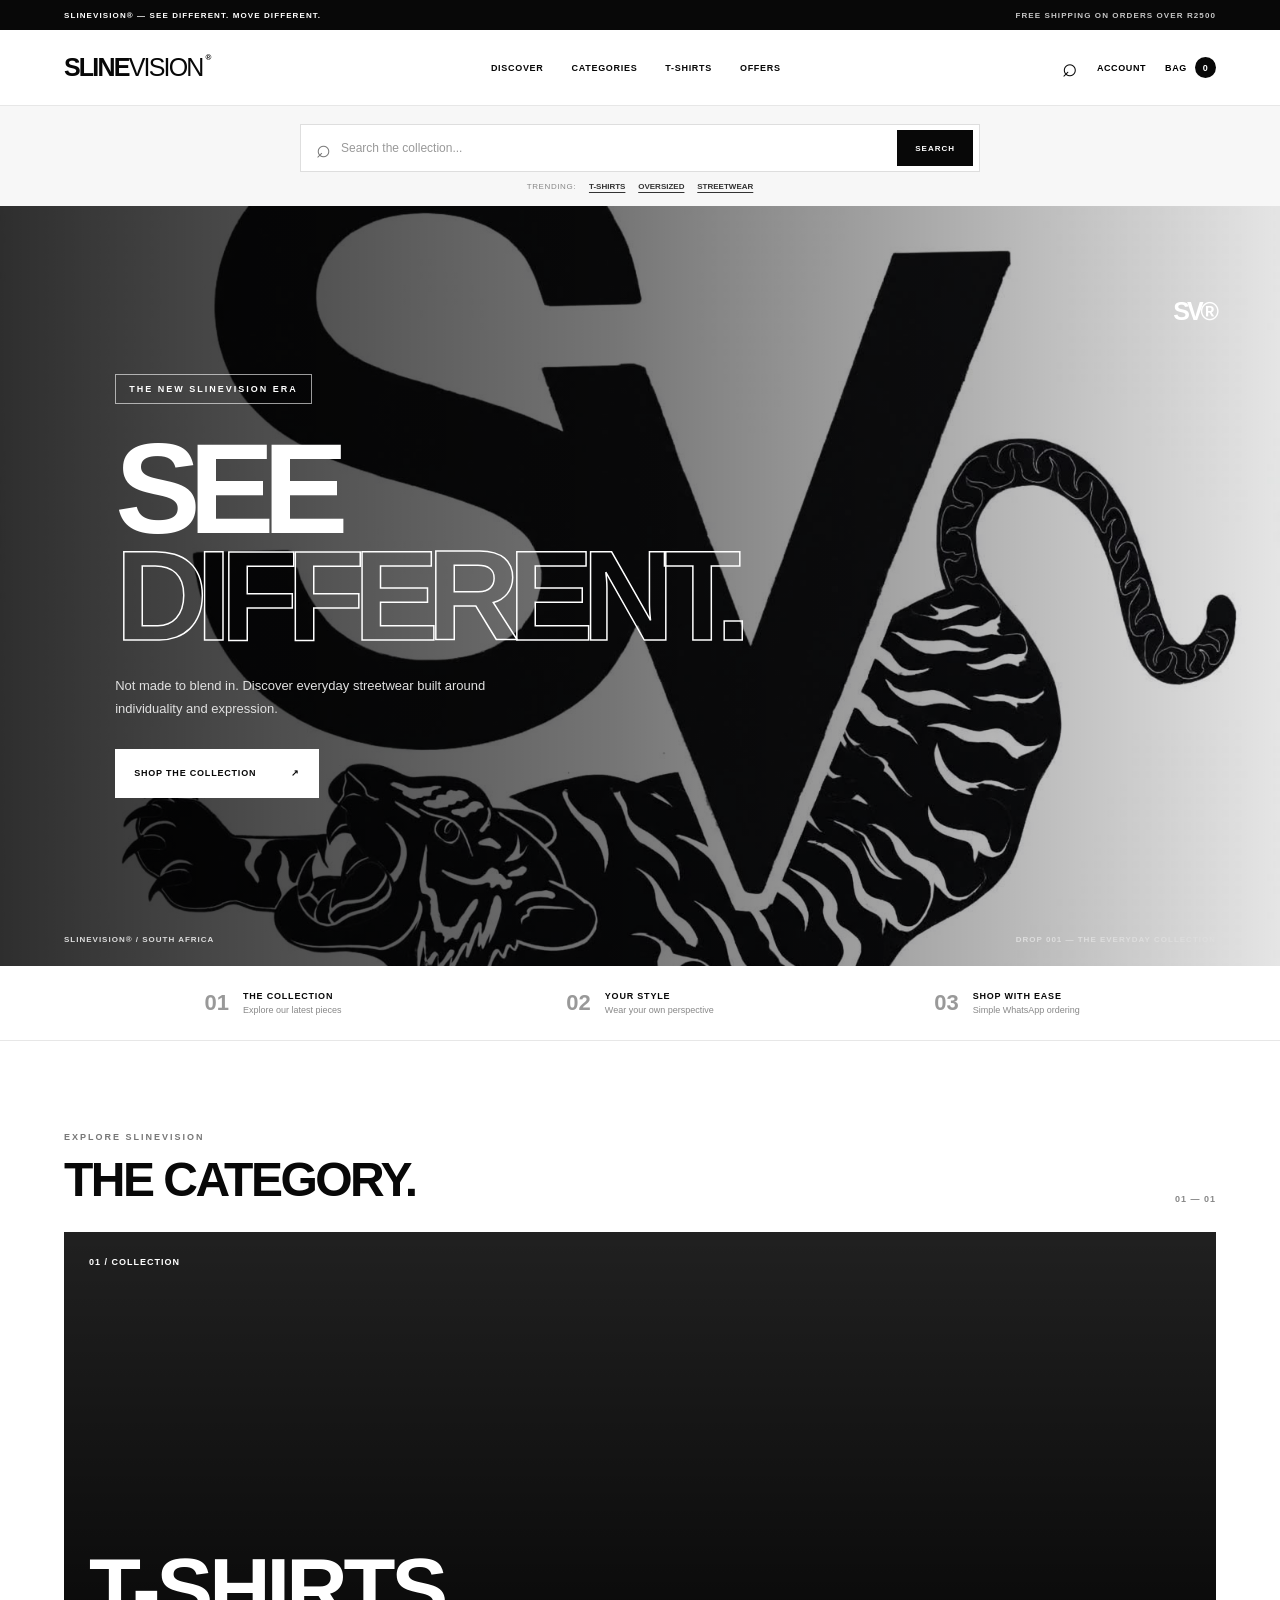
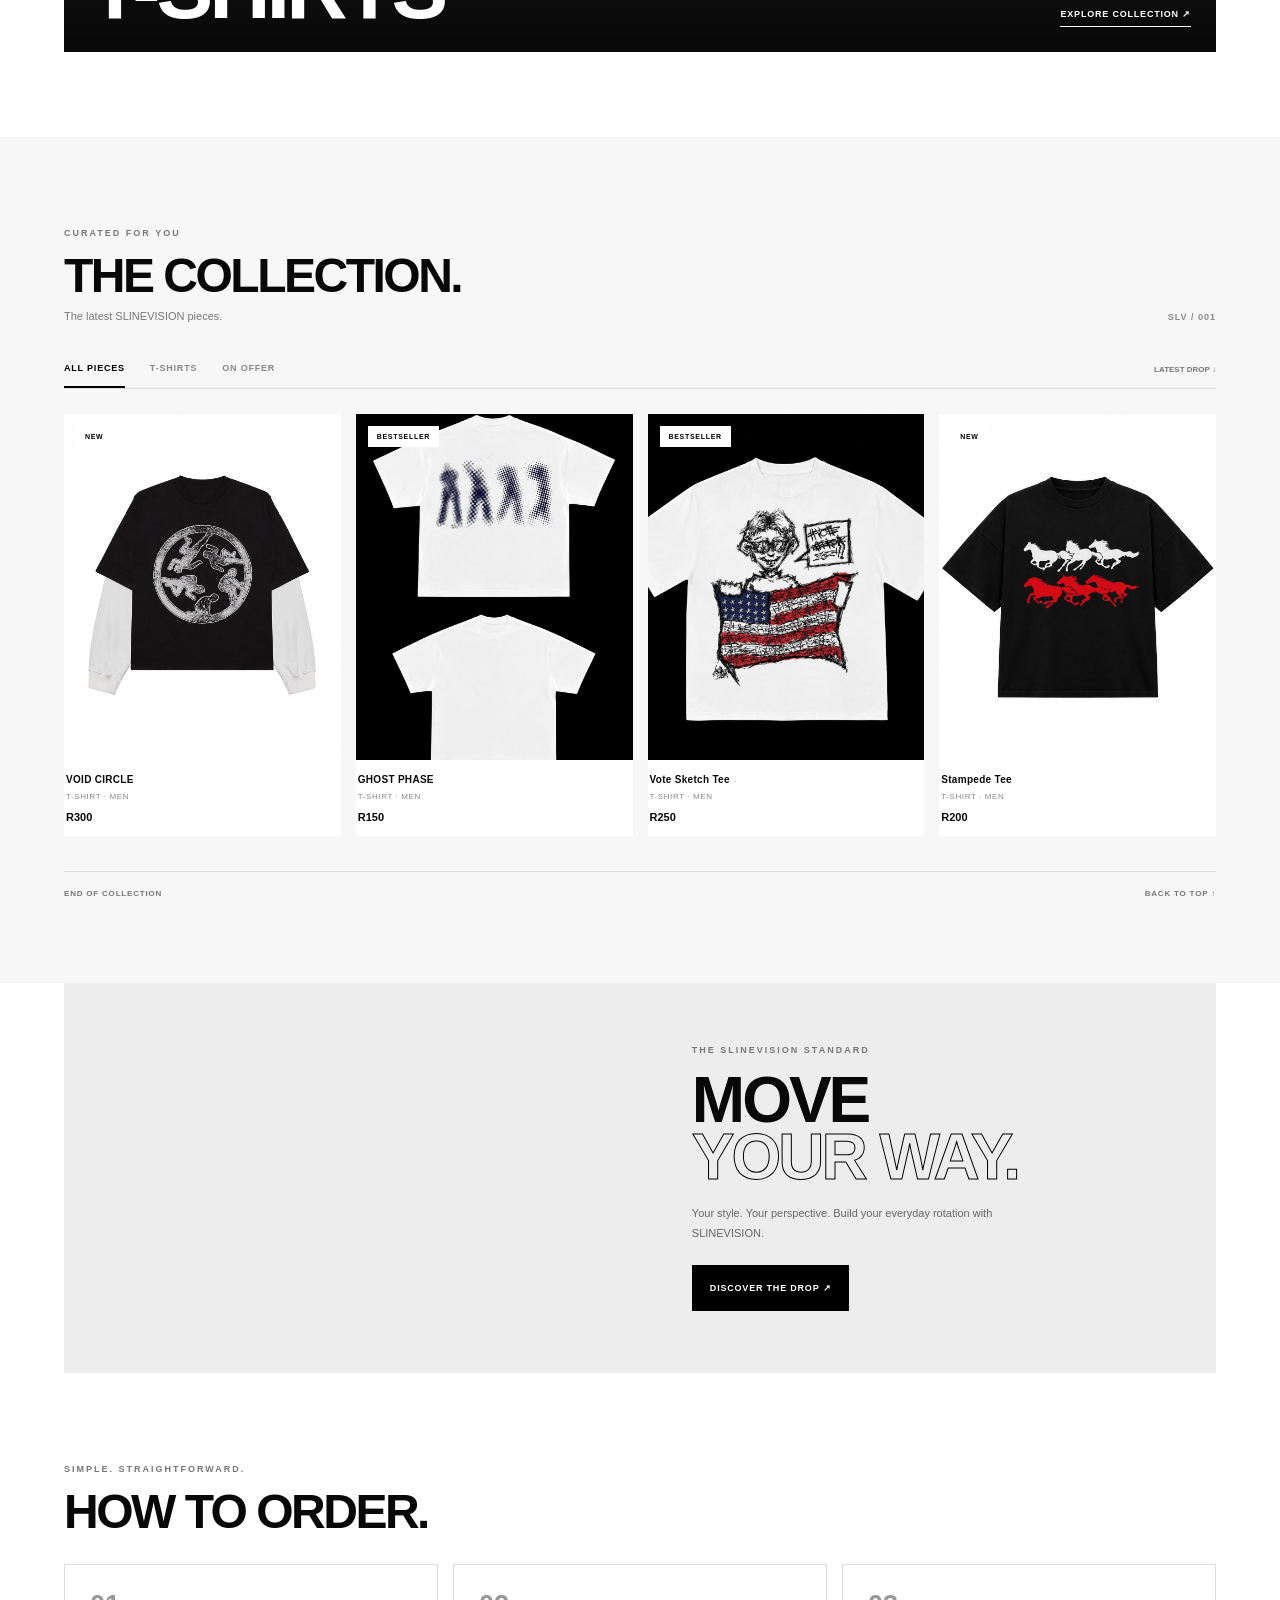
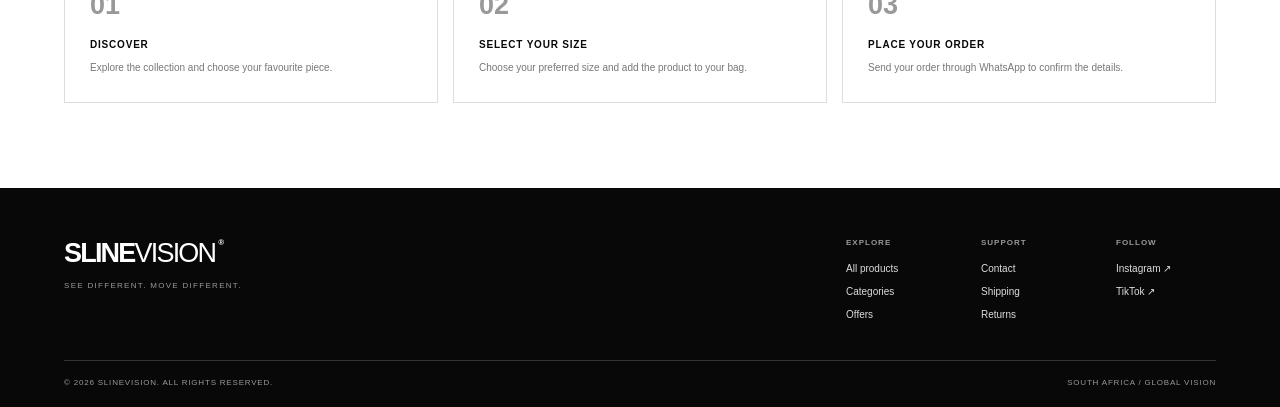
==== commit 85f2e880: "Replace video with image in hero section" ====
--- a/index.html
+++ b/index.html
@@ -73,10 +73,11 @@
     <!-- HERO -->
     <section class="hero">
 
-      <video class="hero-video" autoplay muted loop playsinline
-        poster="https://images.unsplash.com/photo-1529139574466-a303027c1d8b?auto=format&fit=crop&w=1800&q=85">
-        <source src="assets/hero-video.mp4" type="video/mp4">
-      </video>
+      <img
+  class="hero-video"
+  src="./IMG-20261109-WA0059.jpg"
+  alt="SLINEVISION Tiger Campaign"
+>
 
       <div class="hero-shade"></div>
 
